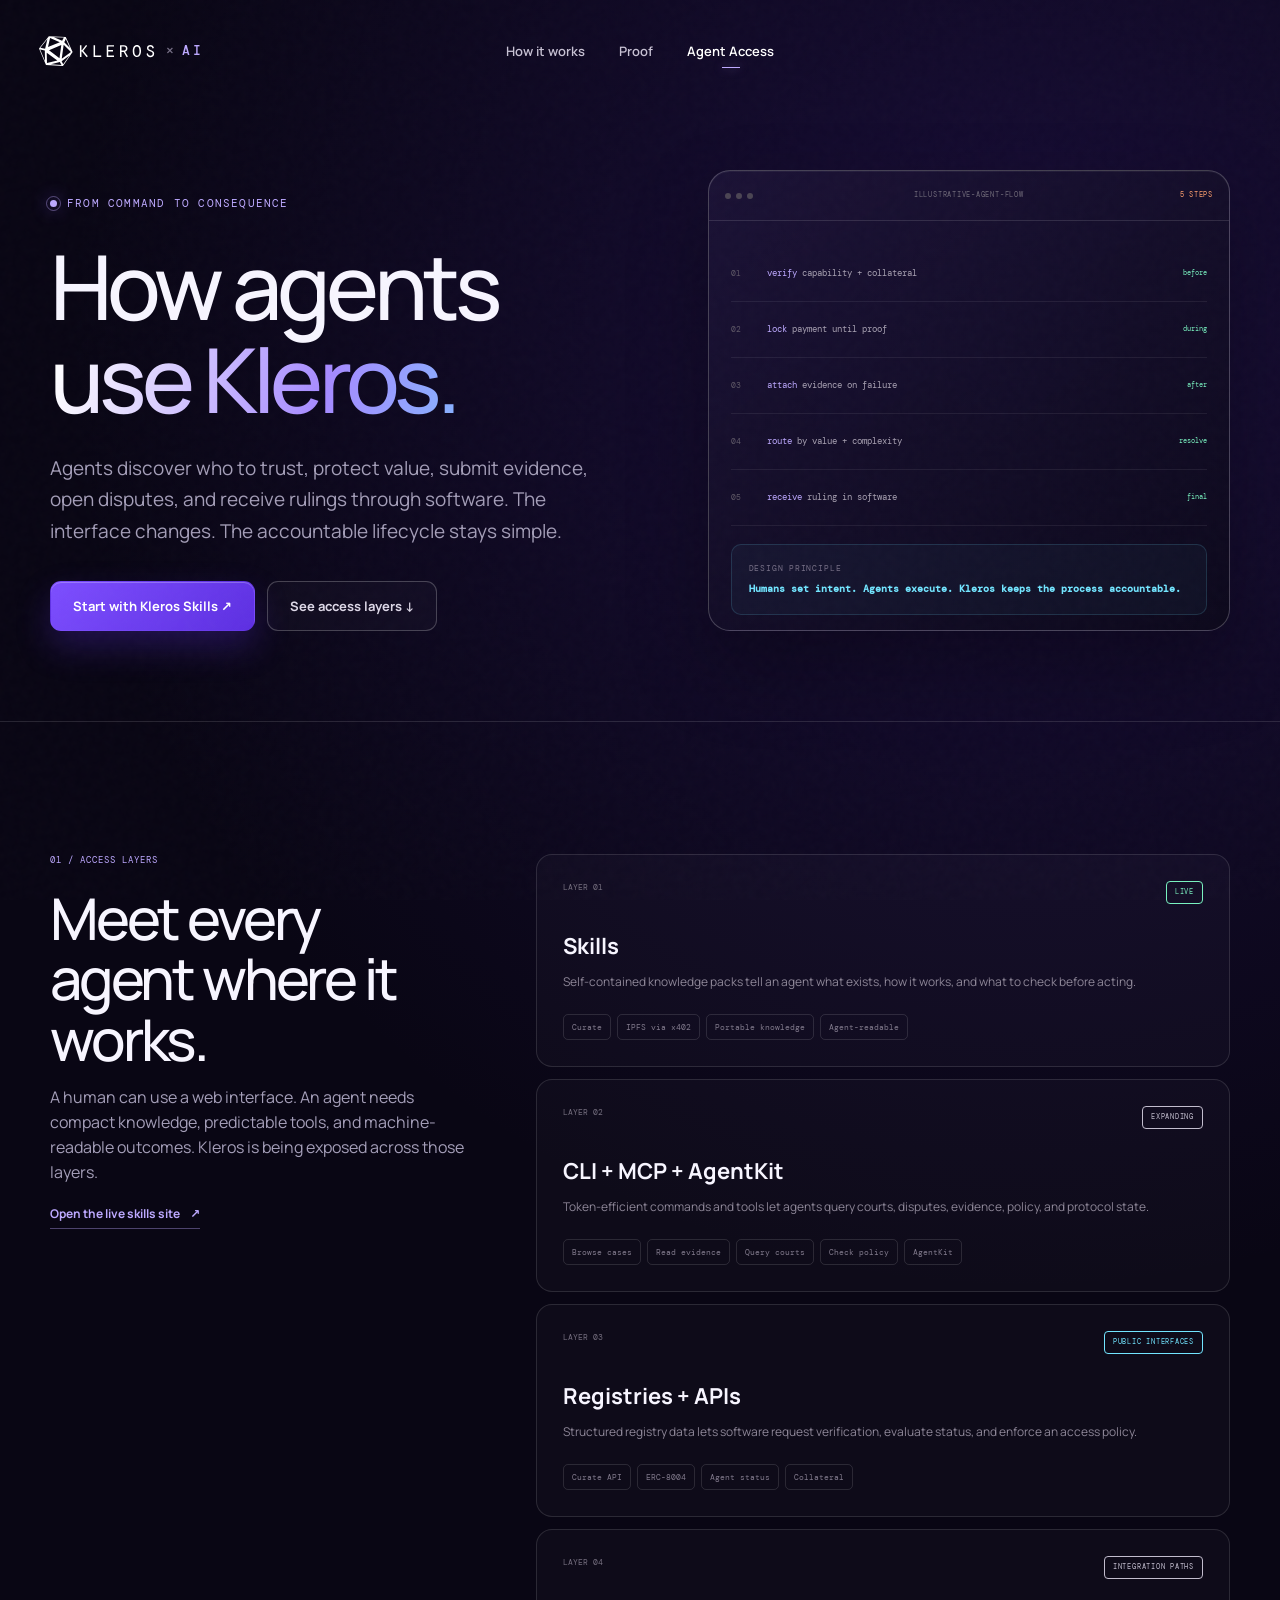
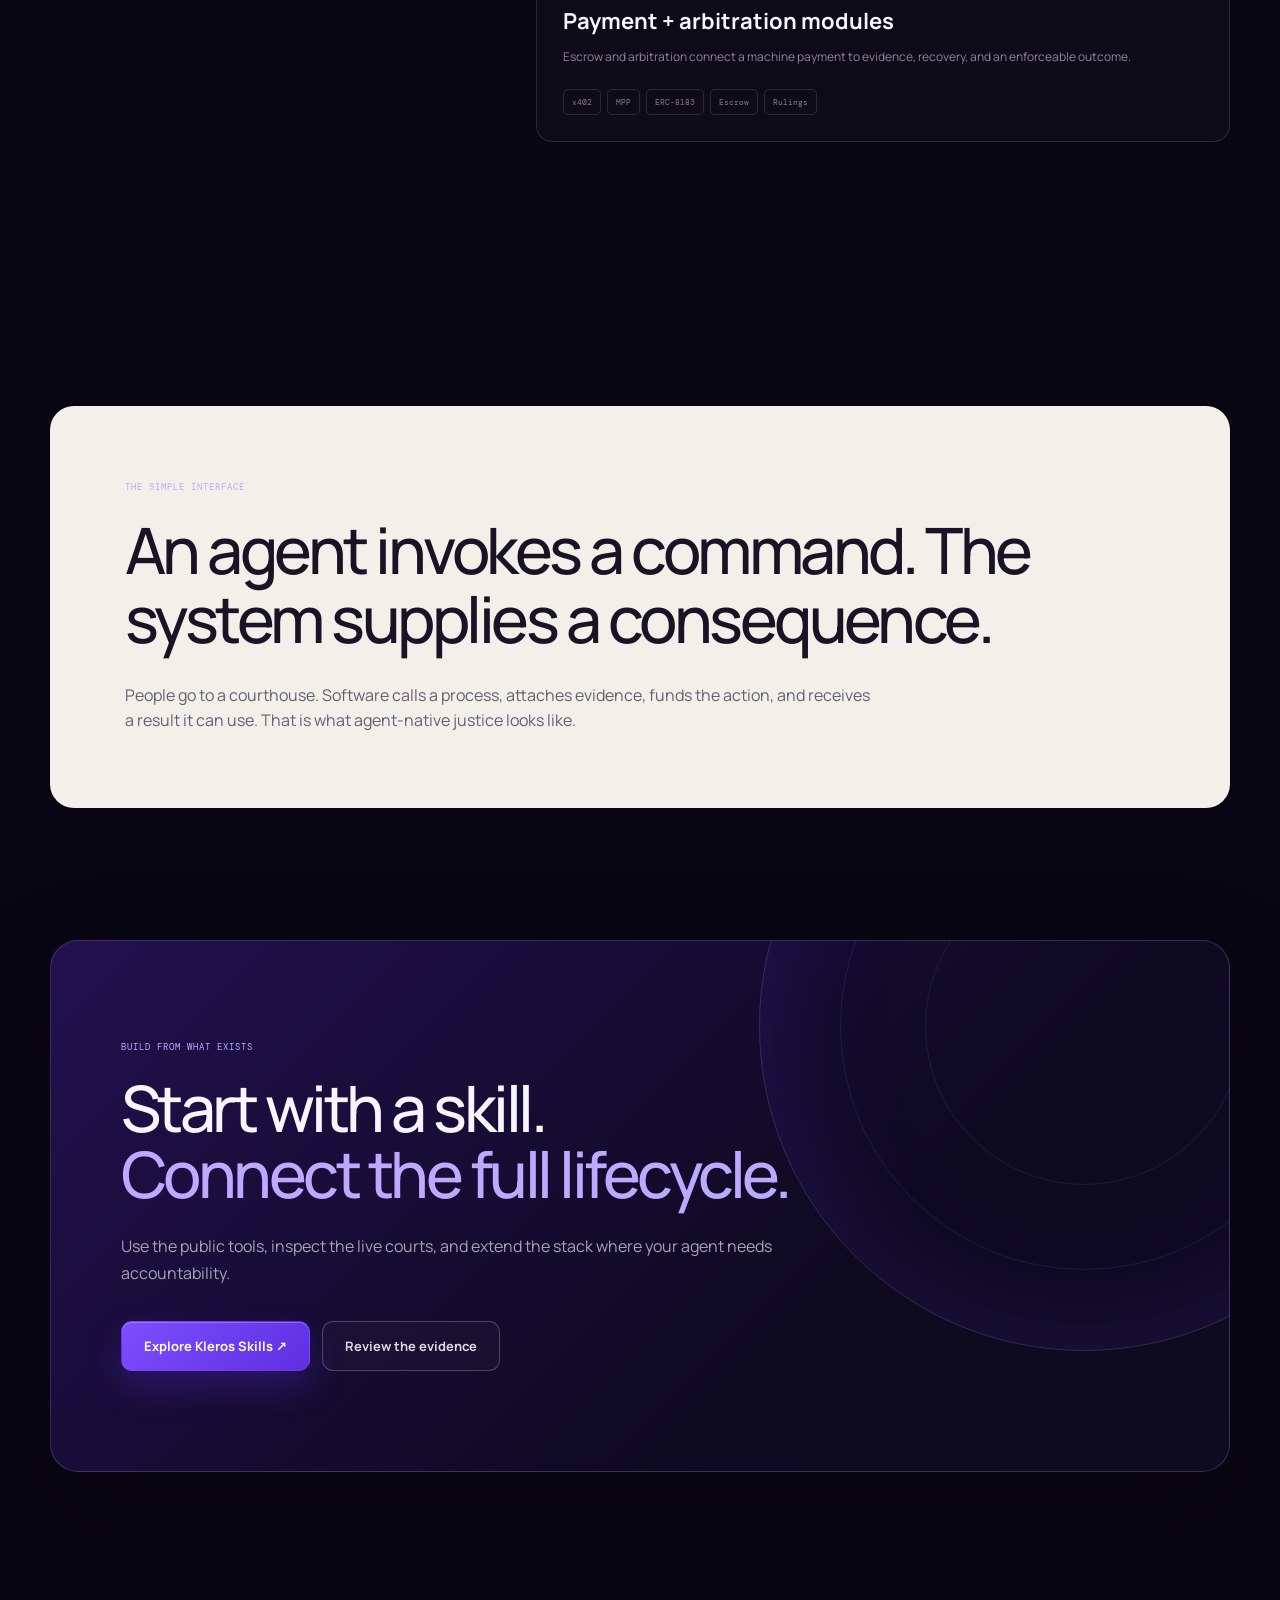
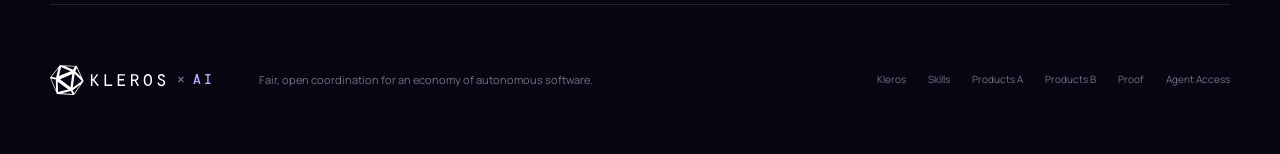
==== builders.html @ eab2f53d "Add agent product landing pages" ====
<!doctype html>
<html lang="en">
  <head>
    <meta charset="UTF-8" />
    <meta name="viewport" content="width=device-width, initial-scale=1" />
    <meta name="description" content="How AI agents use Kleros verification, payments, disputes, and rulings through agent-native access layers." />
    <meta name="theme-color" content="#120a2f" />
    <title>Agent Access — Kleros × AI</title>
    <link rel="icon" href="favicon.svg" type="image/svg+xml" />
    <link rel="preconnect" href="https://fonts.googleapis.com" />
    <link rel="preconnect" href="https://fonts.gstatic.com" crossorigin />
    <link href="https://fonts.googleapis.com/css2?family=DM+Mono:wght@300;400;500&family=Manrope:wght@400;500;600;700&display=swap" rel="stylesheet" />
    <link rel="stylesheet" href="styles.css" />
    <script src="app.js" defer></script>
  </head>
  <body data-page="agent-access">
    <a class="skip-link" href="#main">Skip to content</a>
    <div class="page-noise" aria-hidden="true"></div>

    <header class="site-header" data-header>
      <a class="brand" href="/" aria-label="Kleros AI home">
        <img class="brand-logo" src="logo-kleros-white.svg" alt="Kleros" />
        <span class="brand-divider">×</span><span class="brand-ai">AI</span>
      </a>
      <nav class="desktop-nav" aria-label="Primary navigation"><a href="index.html#lifecycle">How it works</a><a href="proof.html">Proof</a><a href="builders.html" aria-current="page">Agent Access</a></nav>
      <button class="menu-toggle" type="button" aria-expanded="false" aria-controls="mobile-menu" data-menu-toggle><span class="sr-only">Open navigation</span><span></span><span></span></button>
      <div class="mobile-menu" id="mobile-menu" data-mobile-menu><a href="index.html#lifecycle">How it works</a><a href="proof.html">Proof</a><a href="builders.html" aria-current="page">Agent Access</a></div>
    </header>

    <main id="main">
      <section class="page-hero shell">
        <div class="page-hero-copy reveal">
          <div class="eyebrow"><span class="eyebrow-dot"></span> From command to consequence</div>
          <h1>How agents<br /><span class="text-gradient">use Kleros.</span></h1>
          <p>
            Agents discover who to trust, protect value, submit evidence, open disputes, and receive
            rulings through software. The interface changes. The accountable lifecycle stays simple.
          </p>
          <div class="hero-actions">
            <a class="button button-primary" href="https://skills.kleros.io/" target="_blank" rel="noreferrer">Start with Kleros Skills ↗</a>
            <a class="button button-ghost" href="#stack">See access layers ↓</a>
          </div>
        </div>
        <div class="terminal-card reveal" data-delay="100">
          <div class="terminal-head"><div><span></span><span></span><span></span></div><span>illustrative-agent-flow</span><span>5 STEPS</span></div>
          <div class="terminal-body">
            <div class="terminal-line is-visible"><span>01</span><code><b>verify</b> capability + collateral</code><em>before</em></div>
            <div class="terminal-line is-visible"><span>02</span><code><b>lock</b> payment until proof</code><em>during</em></div>
            <div class="terminal-line is-visible"><span>03</span><code><b>attach</b> evidence on failure</code><em>after</em></div>
            <div class="terminal-line is-visible"><span>04</span><code><b>route</b> by value + complexity</code><em>resolve</em></div>
            <div class="terminal-line is-visible"><span>05</span><code><b>receive</b> ruling in software</code><em>final</em></div>
            <div class="terminal-output"><span>DESIGN PRINCIPLE</span><strong>Humans set intent. Agents execute. Kleros keeps the process accountable.</strong></div>
          </div>
        </div>
      </section>

      <section class="evidence-section section-pad" id="stack">
        <div class="shell builder-map">
          <div class="sticky-copy reveal">
            <span class="section-number">01 / ACCESS LAYERS</span>
            <h2>Meet every agent where it works.</h2>
            <p>
              A human can use a web interface. An agent needs compact knowledge, predictable tools,
              and machine-readable outcomes. Kleros is being exposed across those layers.
            </p>
            <a class="text-link" href="https://skills.kleros.io/" target="_blank" rel="noreferrer">Open the live skills site <span>↗</span></a>
          </div>
          <div class="builder-stack">
            <article class="stack-card reveal">
              <div class="stack-card-top"><span>LAYER 01</span><span class="evidence evidence-live">LIVE</span></div>
              <h3>Skills</h3>
              <p>Self-contained knowledge packs tell an agent what exists, how it works, and what to check before acting.</p>
              <ul><li>Curate</li><li>IPFS via x402</li><li>Portable knowledge</li><li>Agent-readable</li></ul>
            </article>
            <article class="stack-card reveal">
              <div class="stack-card-top"><span>LAYER 02</span><span class="evidence evidence-vision">EXPANDING</span></div>
              <h3>CLI + MCP + AgentKit</h3>
              <p>Token-efficient commands and tools let agents query courts, disputes, evidence, policy, and protocol state.</p>
              <ul><li>Browse cases</li><li>Read evidence</li><li>Query courts</li><li>Check policy</li><li>AgentKit</li></ul>
            </article>
            <article class="stack-card reveal">
              <div class="stack-card-top"><span>LAYER 03</span><span class="evidence evidence-public">PUBLIC INTERFACES</span></div>
              <h3>Registries + APIs</h3>
              <p>Structured registry data lets software request verification, evaluate status, and enforce an access policy.</p>
              <ul><li>Curate API</li><li>ERC-8004</li><li>Agent status</li><li>Collateral</li></ul>
            </article>
            <article class="stack-card reveal">
              <div class="stack-card-top"><span>LAYER 04</span><span class="evidence evidence-vision">INTEGRATION PATHS</span></div>
              <h3>Payment + arbitration modules</h3>
              <p>Escrow and arbitration connect a machine payment to evidence, recovery, and an enforceable outcome.</p>
              <ul><li>x402</li><li>MPP</li><li>ERC-8183</li><li>Escrow</li><li>Rulings</li></ul>
            </article>
          </div>
        </div>
      </section>

      <section class="shell section-pad">
        <div class="quote-panel reveal">
          <span class="section-number">THE SIMPLE INTERFACE</span>
          <blockquote>An agent invokes a command. The system supplies a consequence.</blockquote>
          <p>
            People go to a courthouse. Software calls a process, attaches evidence, funds the action,
            and receives a result it can use. That is what agent-native justice looks like.
          </p>
        </div>
      </section>

      <section class="closing shell section-pad">
        <div class="closing-panel reveal">
          <div class="closing-orb" aria-hidden="true"></div>
          <span class="section-number">BUILD FROM WHAT EXISTS</span>
          <h2>Start with a skill.<br /><span>Connect the full lifecycle.</span></h2>
          <p>Use the public tools, inspect the live courts, and extend the stack where your agent needs accountability.</p>
          <div class="hero-actions">
            <a class="button button-primary" href="https://skills.kleros.io/" target="_blank" rel="noreferrer">Explore Kleros Skills ↗</a>
            <a class="button button-ghost" href="proof.html">Review the evidence</a>
          </div>
        </div>
      </section>
    </main>

    <footer class="site-footer shell">
      <a class="brand footer-brand" href="/" aria-label="Kleros AI home">
        <img class="brand-logo" src="logo-kleros-white.svg" alt="Kleros" />
        <span class="brand-divider">×</span><span class="brand-ai">AI</span>
      </a>
      <p>Fair, open coordination for an economy of autonomous software.</p>
      <div class="footer-links"><a href="https://kleros.io/" target="_blank" rel="noreferrer">Kleros</a><a href="https://skills.kleros.io/" target="_blank" rel="noreferrer">Skills</a><a href="products.html">Products A</a><a href="products-b.html">Products B</a><a href="proof.html">Proof</a><a href="builders.html">Agent Access</a></div>
    </footer>
  </body>
</html>
---- styles.css ----
:root {
  --ink: #f7f5ff;
  --muted: #a49eb8;
  --muted-2: #777087;
  --night: #090614;
  --night-2: #100a24;
  --panel: rgba(22, 14, 47, 0.78);
  --panel-solid: #15102a;
  --line: rgba(255, 255, 255, 0.12);
  --line-strong: rgba(255, 255, 255, 0.22);
  --purple: #865bff;
  --purple-bright: #bda9ff;
  --violet: #5a22dc;
  --cyan: #72e5ff;
  --mint: #79f2c0;
  --orange: #ff9f6e;
  --rose: #ff789a;
  --cream: #f3f0e9;
  --cream-ink: #191325;
  --mono: "DM Mono", ui-monospace, SFMono-Regular, Menlo, Consolas, monospace;
  --sans: "Manrope", Inter, ui-sans-serif, system-ui, -apple-system, sans-serif;
  --shell: min(1180px, calc(100vw - 48px));
  --radius: 22px;
}

* {
  box-sizing: border-box;
}

html {
  scroll-behavior: smooth;
  scroll-padding-top: 96px;
}

body {
  margin: 0;
  min-width: 320px;
  overflow-x: hidden;
  background:
    radial-gradient(circle at 80% 10%, rgba(67, 34, 158, 0.25), transparent 30%),
    var(--night);
  color: var(--ink);
  font-family: var(--sans);
  line-height: 1.55;
  -webkit-font-smoothing: antialiased;
}

.page-noise {
  position: fixed;
  inset: 0;
  z-index: 30;
  pointer-events: none;
  opacity: 0.025;
  background-image: url("data:image/svg+xml,%3Csvg viewBox='0 0 140 140' xmlns='http://www.w3.org/2000/svg'%3E%3Cfilter id='n'%3E%3CfeTurbulence type='fractalNoise' baseFrequency='.82' numOctaves='4' stitchTiles='stitch'/%3E%3C/filter%3E%3Crect width='100%25' height='100%25' filter='url(%23n)' opacity='.8'/%3E%3C/svg%3E");
}

a {
  color: inherit;
  text-decoration: none;
}

button,
input,
select,
textarea {
  font: inherit;
}

button,
a {
  -webkit-tap-highlight-color: transparent;
}

button {
  color: inherit;
}

img,
svg {
  display: block;
  max-width: 100%;
}

::selection {
  background: var(--purple);
  color: white;
}

:focus-visible {
  outline: 2px solid var(--cyan);
  outline-offset: 4px;
}

.sr-only {
  position: absolute;
  width: 1px;
  height: 1px;
  padding: 0;
  overflow: hidden;
  clip: rect(0, 0, 0, 0);
  white-space: nowrap;
  border: 0;
}

.skip-link {
  position: fixed;
  top: 10px;
  left: 10px;
  z-index: 100;
  padding: 10px 14px;
  transform: translateY(-150%);
  border-radius: 8px;
  background: white;
  color: #111;
  font-weight: 700;
}

.skip-link:focus {
  transform: none;
}

.shell {
  width: var(--shell);
  margin-inline: auto;
}

.section-pad {
  padding-block: 132px;
}

.site-header {
  position: fixed;
  top: 0;
  left: 50%;
  z-index: 40;
  display: grid;
  grid-template-columns: 1fr auto 1fr;
  align-items: center;
  width: min(1240px, calc(100vw - 32px));
  height: 70px;
  margin-top: 16px;
  padding: 0 18px;
  transform: translateX(-50%);
  border: 1px solid transparent;
  border-radius: 16px;
  transition: 250ms ease;
}

.site-header.is-scrolled {
  border-color: var(--line);
  background: rgba(11, 7, 25, 0.8);
  box-shadow: 0 14px 40px rgba(0, 0, 0, 0.28);
  backdrop-filter: blur(20px);
}

.brand {
  display: inline-flex;
  align-items: center;
  justify-self: start;
  gap: 9px;
  width: max-content;
  font-family: var(--mono);
  font-size: 13px;
  font-weight: 500;
  letter-spacing: 0.22em;
}

.brand-logo { width: 116px; height: auto; }

.brand-divider {
  margin-inline: 2px -4px;
  color: var(--muted-2);
}

.brand-ai {
  color: var(--purple-bright);
}

.desktop-nav {
  display: flex;
  align-items: center;
  gap: 34px;
  color: #c7c1d3;
  font-size: 13px;
  font-weight: 600;
}

.desktop-nav a,
.footer-links a {
  transition: color 180ms ease;
}

.desktop-nav a:hover,
.footer-links a:hover {
  color: white;
}

.menu-toggle,
.mobile-menu {
  display: none;
}

.hero {
  position: relative;
  display: grid;
  overflow: clip;
  grid-template-columns: minmax(0, 1.02fr) minmax(420px, 0.98fr);
  gap: 60px;
  align-items: center;
  min-height: 860px;
  padding-top: 125px;
  padding-bottom: 80px;
}

.hero::before {
  position: absolute;
  top: -190px;
  right: -260px;
  z-index: -1;
  width: 740px;
  height: 740px;
  content: "";
  border-radius: 50%;
  background: radial-gradient(circle at center, rgba(93, 50, 222, 0.3), rgba(26, 13, 71, 0.08) 50%, transparent 70%);
  filter: blur(8px);
}

.eyebrow,
.section-number,
.chapter-kicker,
.card-topline,
.terminal-head,
.evidence {
  font-family: var(--mono);
  letter-spacing: 0.11em;
  text-transform: uppercase;
}

.eyebrow {
  display: flex;
  align-items: center;
  gap: 10px;
  margin-bottom: 28px;
  color: var(--purple-bright);
  font-size: 11px;
}

.eyebrow-dot {
  position: relative;
  width: 7px;
  height: 7px;
  border-radius: 50%;
  background: var(--purple-bright);
  box-shadow: 0 0 18px var(--purple);
}

.eyebrow-dot::after {
  position: absolute;
  inset: -4px;
  content: "";
  border: 1px solid rgba(189, 169, 255, 0.4);
  border-radius: 50%;
  animation: pulse 2.4s ease-in-out infinite;
}

@keyframes pulse {
  50% { transform: scale(1.5); opacity: 0; }
}

.hero h1 {
  max-width: 720px;
  margin: 0;
  font-size: clamp(58px, 6.7vw, 98px);
  font-weight: 500;
  letter-spacing: -0.067em;
  line-height: 0.94;
}

.text-gradient {
  display: block;
  color: transparent;
  background: linear-gradient(105deg, #fff 2%, #a68aff 48%, #65dfff 98%);
  -webkit-background-clip: text;
  background-clip: text;
}

.hero-lead {
  max-width: 640px;
  margin: 30px 0 0;
  color: #b6afc4;
  font-size: clamp(17px, 1.6vw, 21px);
  line-height: 1.6;
}

.hero-actions {
  display: flex;
  flex-wrap: wrap;
  gap: 12px;
  margin-top: 34px;
}

.button {
  display: inline-flex;
  align-items: center;
  justify-content: center;
  gap: 14px;
  min-height: 50px;
  padding: 0 22px;
  border: 1px solid transparent;
  border-radius: 11px;
  font-size: 13px;
  font-weight: 700;
  transition: transform 180ms ease, border-color 180ms ease, background 180ms ease;
}

.button:hover {
  transform: translateY(-2px);
}

.button-primary {
  background: linear-gradient(135deg, #7d4eff, #5d2fe1);
  box-shadow: 0 16px 34px rgba(93, 47, 225, 0.28), inset 0 1px rgba(255, 255, 255, 0.24);
  color: white;
}

.button-primary:hover {
  background: linear-gradient(135deg, #9169ff, #6f40ed);
}

.button-ghost {
  border-color: var(--line-strong);
  background: rgba(255, 255, 255, 0.025);
  color: #ddd8e7;
}

.button-ghost:hover {
  border-color: rgba(255, 255, 255, 0.42);
  background: rgba(255, 255, 255, 0.06);
}

.button-light {
  border-color: rgba(25, 19, 37, 0.15);
  background: var(--cream-ink);
  color: white;
}

.hero-proofline {
  display: flex;
  flex-wrap: wrap;
  gap: 22px;
  margin-top: 38px;
  color: #847e91;
  font-family: var(--mono);
  font-size: 10px;
  letter-spacing: 0.02em;
  text-transform: uppercase;
}

.hero-proofline span {
  display: flex;
  align-items: center;
  gap: 8px;
}

.hero-proofline i {
  width: 5px;
  height: 5px;
  border-radius: 50%;
  background: var(--mint);
  box-shadow: 0 0 10px rgba(121, 242, 192, 0.7);
}

.hero-visual {
  position: relative;
  min-height: 590px;
}

.orbit {
  position: absolute;
  border: 1px solid rgba(148, 110, 255, 0.12);
  border-radius: 50%;
}

.orbit::after {
  position: absolute;
  top: 50%;
  left: -4px;
  width: 8px;
  height: 8px;
  content: "";
  border-radius: 50%;
  background: var(--cyan);
  box-shadow: 0 0 18px var(--cyan);
}

.orbit-one {
  inset: 22px -70px 26px 20px;
  animation: spin 20s linear infinite;
}

.orbit-two {
  inset: 90px -5px 90px 80px;
  animation: spin 13s linear infinite reverse;
}

@keyframes spin { to { transform: rotate(360deg); } }

.agent-console {
  position: absolute;
  top: 60px;
  left: 34px;
  z-index: 2;
  width: min(100%, 500px);
  overflow: hidden;
  border: 1px solid rgba(184, 160, 255, 0.28);
  border-radius: 20px;
  background: linear-gradient(155deg, rgba(29, 19, 60, 0.97), rgba(11, 8, 25, 0.98));
  box-shadow: 0 40px 100px rgba(0, 0, 0, 0.48), inset 0 1px rgba(255, 255, 255, 0.08);
  backdrop-filter: blur(24px);
}

.console-head,
.console-scenario,
.console-flow li {
  display: flex;
  align-items: center;
}

.console-head {
  justify-content: space-between;
  min-height: 48px;
  padding: 0 16px;
  border-bottom: 1px solid var(--line);
  color: #777083;
  font-family: var(--mono);
  font-size: 8px;
  letter-spacing: 0.08em;
}

.window-dot {
  display: inline-block;
  width: 6px;
  height: 6px;
  margin-right: 5px;
  border-radius: 50%;
  background: #554d61;
}

.console-live {
  display: flex;
  align-items: center;
  gap: 6px;
  color: var(--mint);
}

.console-live i {
  width: 5px;
  height: 5px;
  border-radius: 50%;
  background: currentColor;
}

.console-scenario {
  gap: 14px;
  padding: 24px 20px;
  border-bottom: 1px solid var(--line);
  background: linear-gradient(90deg, rgba(127, 77, 255, 0.11), transparent);
}

.agent-glyph,
.agent-avatar {
  position: relative;
  flex: 0 0 auto;
  width: 42px;
  height: 42px;
  border: 1px solid rgba(114, 229, 255, 0.4);
  border-radius: 12px;
  background: rgba(114, 229, 255, 0.08);
}

.agent-glyph::before,
.agent-avatar::before {
  position: absolute;
  top: 13px;
  left: 9px;
  width: 22px;
  height: 14px;
  content: "";
  border: 1px solid var(--cyan);
  border-radius: 5px;
}

.agent-glyph span,
.agent-avatar > span {
  position: absolute;
  top: 18px;
  z-index: 1;
  width: 3px;
  height: 3px;
  border-radius: 50%;
  background: var(--cyan);
}

.agent-glyph span:first-child,
.agent-avatar > span:first-child { left: 16px; }
.agent-glyph span:last-child,
.agent-avatar > span:last-child { left: 23px; }

.console-scenario small,
.agent-result small,
.match-score small,
.triage-route small,
.terminal-output span,
.case-summary small,
.vault-state {
  display: block;
  color: var(--muted-2);
  font-family: var(--mono);
  font-size: 8px;
  letter-spacing: 0.1em;
  text-transform: uppercase;
}

.console-scenario strong {
  display: block;
  margin-top: 4px;
  font-size: 13px;
}

.scenario-value {
  margin-left: auto;
  color: var(--cyan);
  font-family: var(--mono);
  font-size: 15px;
}

.scenario-value small {
  display: inline;
  color: #777083;
}

.console-flow {
  margin: 0;
  padding: 8px 20px;
  list-style: none;
}

.console-flow li {
  position: relative;
  gap: 14px;
  min-height: 72px;
  border-bottom: 1px solid rgba(255, 255, 255, 0.07);
  opacity: 0.42;
  transition: 280ms ease;
}

.console-flow li:last-child { border-bottom: 0; }

.console-flow li::before {
  position: absolute;
  bottom: -16px;
  left: 15px;
  width: 1px;
  height: 30px;
  content: "";
  background: var(--line);
}

.console-flow li:last-child::before { display: none; }

.console-flow li.is-complete,
.console-flow li.is-alert,
.console-flow li.is-active { opacity: 1; }

.flow-index {
  display: grid;
  z-index: 1;
  width: 30px;
  height: 30px;
  place-items: center;
  border: 1px solid var(--line-strong);
  border-radius: 50%;
  background: var(--panel-solid);
  color: #9b94aa;
  font-family: var(--mono);
  font-size: 8px;
}

.is-complete .flow-index { border-color: rgba(121, 242, 192, 0.45); color: var(--mint); }
.is-alert .flow-index { border-color: rgba(255, 120, 154, 0.55); color: var(--rose); }
.is-active .flow-index { border-color: rgba(114, 229, 255, 0.65); color: var(--cyan); box-shadow: 0 0 20px rgba(114, 229, 255, 0.18); }

.console-flow strong,
.console-flow small { display: block; }
.console-flow strong { font-size: 12px; }
.console-flow small { margin-top: 3px; color: var(--muted-2); font-size: 9px; }

.flow-state {
  margin-left: auto;
  padding: 4px 7px;
  border: 1px solid var(--line);
  border-radius: 5px;
  color: #706879;
  font-family: var(--mono);
  font-size: 7px;
  letter-spacing: 0.08em;
}

.is-complete .flow-state { border-color: rgba(121, 242, 192, 0.25); color: var(--mint); }
.is-alert .flow-state { border-color: rgba(255, 120, 154, 0.25); color: var(--rose); }
.is-active .flow-state { border-color: rgba(114, 229, 255, 0.32); color: var(--cyan); }

.console-run,
.terminal-run {
  display: flex;
  align-items: center;
  justify-content: center;
  gap: 10px;
  width: calc(100% - 40px);
  min-height: 44px;
  margin: 8px 20px 20px;
  border: 1px solid rgba(134, 91, 255, 0.4);
  border-radius: 9px;
  background: rgba(134, 91, 255, 0.12);
  color: #d8cbff;
  font-family: var(--mono);
  font-size: 9px;
  letter-spacing: 0.05em;
  text-transform: uppercase;
  cursor: pointer;
  transition: 180ms ease;
}

.console-run:hover,
.terminal-run:hover { background: rgba(134, 91, 255, 0.22); }
.console-run:disabled { cursor: wait; opacity: 0.7; }

.floating-proof {
  position: absolute;
  z-index: 3;
  padding: 11px 13px;
  border: 1px solid var(--line);
  border-radius: 9px;
  background: rgba(13, 9, 29, 0.9);
  box-shadow: 0 16px 38px rgba(0, 0, 0, 0.35);
  color: #a29aaf;
  font-family: var(--mono);
  font-size: 8px;
  letter-spacing: 0.04em;
  backdrop-filter: blur(12px);
}

.floating-proof span { margin-right: 8px; color: var(--mint); }
.proof-a { top: 20px; right: -20px; animation: float 5s ease-in-out infinite; }
.proof-b { right: -8px; bottom: 55px; animation: float 5s 1.4s ease-in-out infinite; }
@keyframes float { 50% { transform: translateY(-8px); } }

.signal-band {
  overflow: hidden;
  contain: paint;
  border-block: 1px solid var(--line);
  background: #0f0922;
}

.signal-track {
  display: flex;
  width: max-content;
  padding: 16px 0;
  animation: marquee 30s linear infinite;
  color: #736b82;
  font-family: var(--mono);
  font-size: 10px;
  letter-spacing: 0.16em;
}

.signal-track span { padding-inline: 38px; }
.signal-track i { color: var(--purple); font-style: normal; }
@keyframes marquee { to { transform: translateX(-50%); } }

.section-intro { max-width: 720px; }
.section-intro-wide { max-width: 860px; }

.section-number {
  display: block;
  margin-bottom: 20px;
  color: var(--purple-bright);
  font-size: 9px;
}

.section-intro h2,
.closing h2,
.page-hero h1 {
  margin: 0;
  font-size: clamp(42px, 5vw, 72px);
  font-weight: 500;
  letter-spacing: -0.055em;
  line-height: 1.03;
}

.section-intro > p {
  max-width: 690px;
  margin: 24px 0 0;
  color: var(--muted);
  font-size: 18px;
  line-height: 1.7;
}

.problem { position: relative; }

.multiplier {
  display: grid;
  grid-template-columns: 1fr 60px 1fr 60px 1.1fr;
  gap: 12px;
  align-items: center;
  margin-top: 70px;
  padding: 28px;
  border: 1px solid var(--line);
  border-radius: var(--radius);
  background: linear-gradient(140deg, rgba(255, 255, 255, 0.04), rgba(134, 91, 255, 0.04));
}

.multiplier-node {
  min-height: 170px;
  padding: 25px;
  border: 1px solid var(--line);
  border-radius: 16px;
  background: rgba(255, 255, 255, 0.025);
}

.multiplier-node strong,
.multiplier-node small { display: block; }
.multiplier-node strong { margin-top: 24px; font-size: 17px; }
.multiplier-node small { margin-top: 4px; color: var(--muted-2); font-size: 11px; }

.node-icon {
  display: grid;
  width: 50px;
  height: 50px;
  place-items: center;
  border: 1px solid var(--line-strong);
  border-radius: 50%;
  color: var(--purple-bright);
  font-family: var(--mono);
  font-size: 18px;
}

.node-agent .node-icon { border-color: rgba(114, 229, 255, 0.35); color: var(--cyan); }

.multiplier-arrow {
  color: #544d60;
  text-align: center;
}

.multiplier-outcomes {
  display: grid;
  grid-template-columns: 1fr 1fr;
  gap: 10px;
}

.multiplier-outcomes span {
  display: grid;
  min-height: 76px;
  place-items: center;
  border: 1px solid var(--line);
  border-radius: 12px;
  background: rgba(134, 91, 255, 0.06);
  color: #c2bacd;
  font-family: var(--mono);
  font-size: 10px;
  text-transform: uppercase;
}

.multiplier-outcomes span:nth-child(3),
.multiplier-outcomes span:nth-child(4) {
  background: rgba(255, 120, 154, 0.045);
}

.plain-truth {
  display: grid;
  grid-template-columns: 160px 1fr;
  gap: 36px;
  align-items: start;
  margin-top: 50px;
  padding: 42px 0 0;
  border-top: 1px solid var(--line);
}

.plain-truth > span {
  color: var(--muted-2);
  font-family: var(--mono);
  font-size: 9px;
  letter-spacing: 0.1em;
}

.plain-truth p {
  max-width: 850px;
  margin: 0;
  font-size: clamp(24px, 3vw, 38px);
  font-weight: 500;
  letter-spacing: -0.035em;
  line-height: 1.3;
}

.plain-truth strong { color: var(--purple-bright); font-weight: 500; }

.lifecycle {
  border-top: 1px solid var(--line);
  background:
    radial-gradient(circle at 0 24%, rgba(77, 32, 185, 0.18), transparent 26%),
    radial-gradient(circle at 100% 65%, rgba(33, 120, 153, 0.12), transparent 26%),
    #0d091b;
}

.lifecycle-nav {
  position: sticky;
  top: 98px;
  z-index: 20;
  display: grid;
  grid-template-columns: repeat(4, 1fr);
  margin-top: 62px;
  overflow: hidden;
  border: 1px solid var(--line);
  border-radius: 14px;
  background: rgba(14, 9, 30, 0.88);
  backdrop-filter: blur(18px);
}

.lifecycle-nav a {
  display: flex;
  align-items: center;
  justify-content: center;
  gap: 10px;
  min-height: 58px;
  border-right: 1px solid var(--line);
  color: #85808f;
  font-size: 12px;
  font-weight: 700;
  transition: 180ms ease;
}

.lifecycle-nav a:last-child { border-right: 0; }
.lifecycle-nav a span { font-family: var(--mono); font-size: 8px; }
.lifecycle-nav a:hover { color: white; }
.lifecycle-nav a.is-active { background: rgba(134, 91, 255, 0.14); color: white; box-shadow: inset 0 -2px var(--purple); }

.chapter {
  display: grid;
  grid-template-columns: minmax(0, 0.9fr) minmax(480px, 1.1fr);
  gap: 80px;
  align-items: center;
  min-height: 760px;
  padding-block: 115px;
  border-bottom: 1px solid var(--line);
}

.chapter-resolve { padding-bottom: 85px; border-bottom: 0; }
.chapter-connect { border-bottom: 0; }

.chapter-kicker {
  display: flex;
  align-items: center;
  gap: 10px;
  color: var(--purple-bright);
  font-size: 9px;
}

.chapter-kicker i {
  width: 18px;
  height: 1px;
  background: currentColor;
}

.chapter-copy h3,
.human-layer h3 {
  margin: 22px 0 0;
  font-size: clamp(38px, 4.5vw, 62px);
  font-weight: 500;
  letter-spacing: -0.055em;
  line-height: 1.04;
}

.chapter-copy > p {
  margin: 25px 0 0;
  color: var(--muted);
  font-size: 17px;
  line-height: 1.7;
}

.discovery-path {
  display: flex;
  align-items: center;
  gap: 10px;
  margin-top: 24px;
  color: #aaa3b6;
  font-family: var(--mono);
  font-size: 9px;
  text-transform: uppercase;
}

.discovery-path span {
  padding: 8px 10px;
  border: 1px solid var(--line);
  border-radius: 7px;
  background: rgba(255, 255, 255, 0.025);
}

.discovery-path b { margin-right: 4px; color: var(--cyan); font-weight: 400; }
.discovery-path i { color: var(--muted-2); font-style: normal; }

.feature-list {
  margin: 30px 0;
  padding: 0;
  list-style: none;
}

.feature-list li {
  display: grid;
  grid-template-columns: 34px 1fr;
  gap: 8px;
  padding: 14px 0;
  border-bottom: 1px solid rgba(255, 255, 255, 0.08);
  color: #c7c0d0;
  font-size: 13px;
}

.feature-list li span { color: var(--muted-2); font-family: var(--mono); font-size: 9px; }

.text-link {
  display: inline-flex;
  align-items: center;
  gap: 10px;
  padding-bottom: 4px;
  border-bottom: 1px solid rgba(189, 169, 255, 0.38);
  color: var(--purple-bright);
  font-size: 12px;
  font-weight: 700;
}

.text-link span { transition: transform 180ms ease; }
.text-link:hover span { transform: translate(3px, -2px); }

.interactive-card,
.terminal-card {
  overflow: hidden;
  border: 1px solid var(--line-strong);
  border-radius: var(--radius);
  background: linear-gradient(145deg, rgba(28, 19, 54, 0.95), rgba(13, 9, 28, 0.98));
  box-shadow: 0 36px 80px rgba(0, 0, 0, 0.28), inset 0 1px rgba(255, 255, 255, 0.05);
}

.card-topline {
  display: flex;
  align-items: center;
  justify-content: space-between;
  min-height: 52px;
  padding: 0 20px;
  border-bottom: 1px solid var(--line);
  color: #8c8498;
  font-size: 8px;
}

.interaction-note {
  display: flex;
  align-items: center;
  justify-content: space-between;
  gap: 12px;
  min-height: 38px;
  padding: 0 20px;
  border-bottom: 1px solid rgba(114, 229, 255, 0.1);
  background: rgba(114, 229, 255, 0.035);
  font-family: var(--mono);
  font-size: 8px;
}

.interaction-note span {
  display: inline-flex;
  align-items: center;
  gap: 7px;
  color: var(--cyan);
  letter-spacing: 0.07em;
}

.interaction-note i {
  width: 5px;
  height: 5px;
  border-radius: 50%;
  background: var(--cyan);
  box-shadow: 0 0 12px var(--cyan);
  animation: pulse 2.4s ease-in-out infinite;
}

.interaction-note em { color: #7f788b; font-style: normal; }

.evidence {
  display: inline-flex;
  align-items: center;
  width: max-content;
  min-height: 23px;
  padding: 0 8px;
  border: 1px solid currentColor;
  border-radius: 4px;
  font-size: 7px;
}

.evidence-live { color: var(--mint); }
.evidence-public { color: var(--cyan); }
.evidence-tested { color: var(--purple-bright); }
.evidence-prototype { color: #ffbc84; }
.evidence-research { color: #ff97b2; }
.evidence-vision { color: #c2bdce; }

.card-prompt {
  margin: 0;
  padding: 25px 24px 8px;
  font-size: 19px;
  font-weight: 600;
}

.policy-options {
  display: flex;
  flex-wrap: wrap;
  gap: 8px;
  padding: 14px 24px 22px;
}

.policy-chip {
  display: inline-flex;
  align-items: center;
  gap: 8px;
  min-height: 38px;
  padding: 0 12px;
  border: 1px solid var(--line);
  border-radius: 8px;
  background: rgba(255, 255, 255, 0.025);
  color: #8d8698;
  font-size: 10px;
  cursor: pointer;
  transition: 160ms ease;
}

.policy-chip:hover { border-color: rgba(114, 229, 255, 0.35); color: white; }
.policy-chip.is-selected { border-color: rgba(114, 229, 255, 0.3); background: rgba(114, 229, 255, 0.08); color: var(--cyan); }
.policy-chip span { font-family: var(--mono); }

.policy-line {
  height: 1px;
  margin-inline: 24px;
  background: var(--line);
}

.agent-result {
  display: grid;
  grid-template-columns: auto 1fr auto;
  gap: 15px;
  align-items: center;
  margin: 24px;
  padding: 18px;
  border: 1px solid rgba(121, 242, 192, 0.22);
  border-radius: 13px;
  background: rgba(121, 242, 192, 0.045);
}

.agent-result strong { display: block; margin-top: 4px; font-family: var(--mono); font-size: 12px; }
.agent-avatar { width: 46px; height: 46px; }
.agent-avatar::before { top: 14px; left: 10px; width: 24px; height: 16px; }
.agent-avatar > span { top: 20px; }
.agent-avatar > span:first-child { left: 17px; }
.agent-avatar > span:last-child { left: 24px; }

.agent-tags { display: flex; flex-wrap: wrap; gap: 4px; margin-top: 8px; }
.agent-tags span { padding: 3px 5px; border-radius: 4px; background: rgba(255,255,255,.06); color: #8a8494; font-size: 7px; }

.match-score { text-align: right; }
.match-score strong { color: var(--mint); font-size: 27px; letter-spacing: -0.06em; }

.permission-row {
  display: flex;
  justify-content: space-between;
  margin: 0 24px 24px;
  padding-top: 18px;
  border-top: 1px solid var(--line);
  color: #888190;
  font-family: var(--mono);
  font-size: 9px;
  text-transform: uppercase;
}

.permission-row strong { color: var(--mint); }

.mini-cards {
  display: grid;
  grid-template-columns: repeat(3, 1fr);
  gap: 8px;
  margin-top: 28px;
}

.mini-cards div {
  min-height: 118px;
  padding: 15px;
  border: 1px solid var(--line);
  border-radius: 11px;
  background: rgba(255, 255, 255, 0.02);
}

.mini-cards strong,
.mini-cards span { display: block; }
.mini-cards strong { font-size: 11px; }
.mini-cards span { margin-top: 8px; color: var(--muted-2); font-size: 9px; line-height: 1.5; }

.tech-details { margin-top: 22px; border-top: 1px solid var(--line); }
.tech-details summary { display: flex; justify-content: space-between; padding: 18px 0; color: #a9a2b3; font-family: var(--mono); font-size: 9px; cursor: pointer; list-style: none; }
.tech-details summary::-webkit-details-marker { display: none; }
.tech-details[open] summary span { transform: rotate(45deg); }
.integration-tags { display: flex; flex-wrap: wrap; gap: 7px; padding-bottom: 14px; }
.integration-tags span { padding: 6px 9px; border: 1px solid var(--line); border-radius: 5px; color: #827c8d; font-family: var(--mono); font-size: 8px; }

.observed-callout {
  margin-top: 16px;
  padding: 15px;
  border: 1px solid rgba(255, 159, 110, 0.2);
  border-radius: 10px;
  background: rgba(255, 159, 110, 0.045);
}
.observed-callout span { color: var(--orange); font-family: var(--mono); font-size: 7px; letter-spacing: .08em; }
.observed-callout p { margin: 7px 0 0; color: #9b929f; font-size: 10px; line-height: 1.6; }
.supporting-note { padding-left: 14px; border-left: 1px solid var(--purple); color: #91899c !important; font-size: 12px !important; }

.escrow-stage {
  display: grid;
  grid-template-columns: 1fr 1.6fr 1fr;
  align-items: center;
  padding: 45px 24px 30px;
}

.party { text-align: center; }
.party-icon {
  display: grid;
  width: 54px;
  height: 54px;
  margin: 0 auto 10px;
  place-items: center;
  border: 1px solid var(--line-strong);
  border-radius: 14px;
  background: rgba(255, 255, 255, 0.035);
  color: var(--purple-bright);
  font-family: var(--mono);
}
.party-seller .party-icon { color: var(--cyan); }
.party strong, .party small { display: block; }
.party strong { font-size: 10px; }
.party small { margin-top: 3px; color: var(--muted-2); font-size: 8px; }

.funds-path { position: relative; min-height: 130px; }
.path-line { position: absolute; top: 26px; right: 0; left: 0; height: 1px; background: var(--line-strong); }
.path-line span { position: absolute; top: -4px; left: 50%; width: 9px; height: 9px; border-radius: 50%; background: var(--purple-bright); box-shadow: 0 0 15px var(--purple); transition: 500ms ease; }
.escrow-demo.is-success .path-line span { left: calc(100% - 9px); background: var(--mint); }
.escrow-demo.is-failure .path-line span { left: 4px; background: var(--rose); }

.escrow-vault {
  position: absolute;
  top: 5px;
  left: 50%;
  z-index: 2;
  min-width: 110px;
  padding: 13px 10px;
  transform: translateX(-50%);
  border: 1px solid rgba(134, 91, 255, 0.38);
  border-radius: 11px;
  background: #19112f;
  text-align: center;
}
.vault-lock { display: block; color: var(--purple-bright); }
.escrow-vault strong, .escrow-vault small { display: block; }
.escrow-vault strong { margin-top: 6px; font-family: var(--mono); font-size: 10px; }
.escrow-vault small { margin-top: 3px; color: var(--muted-2); font-family: var(--mono); font-size: 7px; }

.demo-question { margin: 0 24px 10px; color: #888191; font-family: var(--mono); font-size: 8px; text-transform: uppercase; }
.segmented-control { display: grid; grid-template-columns: 1fr 1fr; margin: 0 24px; padding: 4px; border: 1px solid var(--line); border-radius: 10px; background: rgba(0,0,0,.2); }
.segmented-control button { min-height: 40px; border: 0; border-radius: 7px; background: transparent; color: #736c7e; font-size: 10px; cursor: pointer; }
.segmented-control button.is-active { background: rgba(255,255,255,.08); color: white; }

.escrow-result {
  display: grid;
  grid-template-columns: auto 1fr auto;
  gap: 12px;
  align-items: center;
  margin: 16px 24px;
  padding: 15px;
  border: 1px solid rgba(255, 120, 154, 0.22);
  border-radius: 11px;
  background: rgba(255, 120, 154, 0.055);
}
.escrow-result.is-success { border-color: rgba(121,242,192,.25); background: rgba(121,242,192,.05); }
.result-icon { display: grid; width: 34px; height: 34px; place-items: center; border-radius: 50%; background: rgba(255,255,255,.05); color: var(--rose); }
.is-success .result-icon { color: var(--mint); }
.escrow-result small, .escrow-result strong { display: block; }
.escrow-result small { color: var(--muted-2); font-family: var(--mono); font-size: 7px; }
.escrow-result strong { margin-top: 3px; font-size: 11px; }
.result-badge { color: var(--rose); font-family: var(--mono); font-size: 7px; }
.is-success .result-badge { color: var(--mint); }
.micro-note { margin: 12px 24px 23px; color: #6d6676; font-size: 8px; }

.routing-chart { margin: 30px 0 24px; }
.routing-legend { display: flex; justify-content: space-between; margin-bottom: 8px; color: #6f6879; font-family: var(--mono); font-size: 7px; text-transform: uppercase; }
.routing-bar { display: flex; height: 34px; overflow: hidden; border-radius: 8px; }
.routing-bar span { display: grid; width: var(--size); place-items: center; background: rgba(121,242,192,.22); color: var(--mint); font-family: var(--mono); font-size: 8px; }
.routing-bar span:nth-child(2) { background: rgba(189,169,255,.25); color: var(--purple-bright); }
.routing-bar span:nth-child(3) { background: rgba(114,229,255,.18); color: var(--cyan); }
.routing-chart > small { display: block; margin-top: 8px; color: #696372; font-size: 8px; }

.case-tabs { display: grid; grid-template-columns: repeat(3, 1fr); gap: 5px; padding: 16px 20px 10px; }
.case-tabs button { min-height: 38px; border: 1px solid var(--line); border-radius: 7px; background: transparent; color: #777080; font-size: 9px; cursor: pointer; }
.case-tabs button.is-active { border-color: rgba(134,91,255,.4); background: rgba(134,91,255,.12); color: white; }
.case-summary { display: flex; align-items: end; justify-content: space-between; padding: 17px 22px; }
.case-summary strong { display: block; max-width: 270px; margin-top: 6px; font-size: 13px; }
.verdict-score { display: flex; align-items: baseline; color: var(--mint); font-family: var(--mono); }
.verdict-score strong { font-size: 36px; letter-spacing: -0.07em; }
.verdict-score small { color: #756e7e; }

.matrix { display: grid; grid-template-columns: repeat(3, 1fr); gap: 7px; padding: 0 22px; }
.matrix-cell { position: relative; min-height: 60px; overflow: hidden; border: 1px solid var(--line); border-radius: 8px; background: rgba(255,255,255,.025); }
.matrix-cell::before { position: absolute; right: 0; bottom: 0; left: 0; height: var(--fill); content: ""; background: linear-gradient(to top, rgba(121,242,192,.22), transparent); transition: height 420ms ease, background 420ms ease; }
.matrix-cell.is-uncertain::before { background: linear-gradient(to top, rgba(189,169,255,.23), transparent); }
.matrix-cell.is-low::before { background: linear-gradient(to top, rgba(114,229,255,.17), transparent); }
.matrix-cell strong { position: relative; z-index: 1; display: grid; height: 60px; place-items: center; font-family: var(--mono); font-size: 12px; }
.matrix-labels { display: grid; grid-template-columns: repeat(3,1fr); padding: 7px 22px 16px; color: #625b6a; font-family: var(--mono); font-size: 6px; text-align: center; }

.triage-route { display: grid; grid-template-columns: 54px 1fr auto; gap: 12px; align-items: center; margin: 0 22px; padding: 16px; border: 1px solid var(--line); border-radius: 10px; background: rgba(255,255,255,.025); }
.route-meter { position: relative; width: 48px; height: 48px; border-radius: 50%; background: conic-gradient(var(--mint) 86%, rgba(255,255,255,.08) 0); }
.route-meter::after { position: absolute; inset: 5px; content: ""; border-radius: 50%; background: #17112b; }
.route-meter span { position: absolute; inset: 0; z-index: 1; display: grid; place-items: center; color: var(--mint); font-family: var(--mono); font-size: 9px; }
.triage-route strong { display: block; margin-top: 3px; font-size: 10px; }
.route-pill { color: var(--mint); font-family: var(--mono); font-size: 7px; }

.human-layer {
  display: grid;
  grid-template-columns: 0.95fr 1.05fr;
  overflow: hidden;
  border-radius: 24px;
  background: var(--cream);
  color: var(--cream-ink);
}

.human-question { padding: 58px; }
.human-question .section-number { color: #5d36b9; }
.human-question h3 { font-size: clamp(36px,4.2vw,56px); }
.human-question p { margin: 24px 0 0; color: #665d70; font-size: 15px; line-height: 1.7; }
.human-question .button { margin-top: 28px; }

.video-poster { position: relative; min-height: 470px; overflow: hidden; }
.video-poster img { width: 100%; height: 100%; object-fit: cover; filter: saturate(.65) contrast(1.05); transition: transform 700ms ease; }
.video-poster:hover img { transform: scale(1.025); }
.video-scrim { position: absolute; inset: 0; background: linear-gradient(to top, rgba(16,9,35,.9), transparent 60%); }
.video-play { position: absolute; top: 50%; left: 50%; display: grid; width: 70px; height: 70px; place-items: center; transform: translate(-50%,-50%); border: 1px solid rgba(255,255,255,.6); border-radius: 50%; background: rgba(11,7,24,.55); color: white; }
.video-meta { position: absolute; right: 28px; bottom: 28px; left: 28px; color: white; }
.video-meta small, .video-meta strong { display: block; }
.video-meta small { font-family: var(--mono); font-size: 8px; letter-spacing: .08em; }
.video-meta strong { max-width: 330px; margin-top: 8px; font-size: 16px; }

.capability-grid { display: grid; grid-template-columns: 1fr 1fr; gap: 7px; margin: 28px 0; padding: 0; list-style: none; }
.capability-grid li { padding: 11px 12px; border: 1px solid var(--line); border-radius: 8px; color: #938c9e; font-family: var(--mono); font-size: 9px; }
.capability-grid li::before { margin-right: 8px; content: ">"; color: var(--purple-bright); }

.terminal-head { display: grid; grid-template-columns: 1fr auto 1fr; align-items: center; min-height: 50px; padding: 0 16px; border-bottom: 1px solid var(--line); color: #6f6978; font-size: 7px; }
.terminal-head > div { display: flex; gap: 5px; }
.terminal-head > div span { width: 6px; height: 6px; border-radius: 50%; background: #4b4553; }
.terminal-head > span:last-child { justify-self: end; color: var(--orange); }
.terminal-body { padding: 25px 22px 15px; }
.terminal-line { display: grid; grid-template-columns: 28px 1fr auto; gap: 8px; align-items: center; min-height: 56px; border-bottom: 1px solid rgba(255,255,255,.07); opacity: .18; transform: translateX(-8px); transition: 350ms ease; }
.terminal-line.is-visible { opacity: 1; transform: none; }
.terminal-line > span { color: #5f5967; font-family: var(--mono); font-size: 8px; }
.terminal-line code { color: #a8a1b2; font-family: var(--mono); font-size: 9px; }
.terminal-line code b { color: var(--purple-bright); font-weight: 400; }
.terminal-line em { color: var(--mint); font-family: var(--mono); font-size: 7px; font-style: normal; }
.terminal-output { margin-top: 18px; padding: 17px; border: 1px solid rgba(114,229,255,.15); border-radius: 10px; background: rgba(114,229,255,.04); }
.terminal-output strong { display: block; margin-top: 7px; color: var(--cyan); font-family: var(--mono); font-size: 10px; }

.proof-strip { border-top: 1px solid var(--line); background: #090614; }
.proof-grid { display: grid; grid-template-columns: repeat(4, 1fr); gap: 12px; margin-top: 58px; }
.proof-card { display: flex; min-height: 360px; padding: 20px; flex-direction: column; border: 1px solid var(--line); border-radius: 17px; background: rgba(255,255,255,.025); transition: 220ms ease; }
.proof-card:hover { transform: translateY(-5px); border-color: rgba(189,169,255,.32); background: rgba(134,91,255,.06); }
.proof-card-top { display: flex; align-items: center; justify-content: space-between; color: #817a89; }
.proof-icon { display: grid; width: 62px; height: 62px; margin-top: 45px; place-items: center; border: 1px solid var(--line-strong); border-radius: 17px; font-family: var(--mono); font-size: 15px; }
.proof-icon-verify { color: var(--cyan); }
.proof-icon-triage { color: var(--orange); }
.proof-icon-court { color: var(--mint); }
.proof-icon-code { color: var(--purple-bright); }
.proof-card h3 { margin: 28px 0 0; font-size: 20px; font-weight: 600; letter-spacing: -.03em; }
.proof-card p { margin: 10px 0 0; color: #8c8596; font-size: 11px; line-height: 1.65; }
.proof-card > strong { margin-top: auto; padding-top: 28px; color: #6d6677; font-family: var(--mono); font-size: 8px; letter-spacing: .08em; }
.proof-more { display: flex; align-items: center; justify-content: space-between; gap: 30px; margin-top: 28px; color: #777080; font-size: 11px; }

.contact { padding-bottom: 92px; }
.contact-panel {
  position: relative;
  display: grid;
  overflow: hidden;
  grid-template-columns: 0.8fr 1.2fr;
  gap: 72px;
  padding: 70px;
  border: 1px solid rgba(114, 229, 255, 0.16);
  border-radius: 28px;
  background:
    radial-gradient(circle at 0 0, rgba(90, 34, 220, 0.24), transparent 35%),
    linear-gradient(145deg, rgba(25, 16, 52, 0.97), rgba(9, 6, 20, 0.98));
  box-shadow: 0 45px 100px rgba(0, 0, 0, 0.28);
}
.contact-panel::after {
  position: absolute;
  top: -240px;
  left: -210px;
  width: 520px;
  height: 520px;
  content: "";
  border: 1px solid rgba(189, 169, 255, 0.14);
  border-radius: 50%;
  pointer-events: none;
}
.contact-copy,
.contact-form { position: relative; z-index: 1; }
.contact-copy h2 {
  margin: 22px 0 0;
  font-size: clamp(42px, 4.8vw, 66px);
  font-weight: 500;
  letter-spacing: -0.06em;
  line-height: 1.02;
}
.contact-copy h2 span { color: var(--cyan); }
.contact-copy > p { margin: 25px 0 0; color: #aaa3b7; font-size: 15px; line-height: 1.75; }
.contact-destination { margin-top: 42px; padding-top: 21px; border-top: 1px solid var(--line); }
.contact-destination small { display: block; color: #6f687b; font-family: var(--mono); font-size: 8px; letter-spacing: 0.06em; }
.contact-destination a { display: inline-block; margin-top: 7px; color: var(--purple-bright); font-size: 14px; font-weight: 600; }
.contact-form {
  padding: 28px;
  border: 1px solid var(--line);
  border-radius: 18px;
  background: rgba(5, 3, 13, 0.5);
  box-shadow: inset 0 1px rgba(255, 255, 255, 0.04);
}
.form-row { display: grid; grid-template-columns: 1fr 1fr; gap: 13px; }
.contact-form label { display: block; margin-top: 15px; }
.contact-form .form-row:first-child label { margin-top: 0; }
.contact-form label > span {
  display: flex;
  justify-content: space-between;
  margin-bottom: 7px;
  color: #a9a2b4;
  font-size: 10px;
  font-weight: 600;
}
.contact-form label > span em { color: #655e70; font-size: 8px; font-style: normal; font-weight: 400; }
.contact-form input,
.contact-form select,
.contact-form textarea {
  width: 100%;
  border: 1px solid rgba(255, 255, 255, 0.11);
  border-radius: 9px;
  outline: 0;
  background: rgba(255, 255, 255, 0.035);
  color: var(--ink);
  font-size: 12px;
  transition: border-color 180ms ease, background 180ms ease, box-shadow 180ms ease;
}
.contact-form input,
.contact-form select { height: 47px; padding: 0 13px; }
.contact-form textarea { min-height: 126px; padding: 13px; resize: vertical; line-height: 1.6; }
.contact-form input::placeholder,
.contact-form textarea::placeholder { color: #5f586a; }
.contact-form input:focus,
.contact-form select:focus,
.contact-form textarea:focus {
  border-color: rgba(114, 229, 255, 0.5);
  background: rgba(114, 229, 255, 0.04);
  box-shadow: 0 0 0 3px rgba(114, 229, 255, 0.07);
}
.contact-form input.is-invalid,
.contact-form select.is-invalid,
.contact-form textarea.is-invalid { border-color: rgba(255, 120, 154, 0.58); }
.contact-form select option { background: var(--night-2); color: var(--ink); }
.form-honeypot { position: absolute !important; left: -9999px; width: 1px; height: 1px; overflow: hidden; }
.form-submit-row { display: flex; align-items: center; gap: 16px; margin-top: 22px; }
.contact-submit { min-width: 174px; cursor: pointer; }
.contact-submit:disabled { cursor: wait; opacity: 0.7; transform: none; }
.form-status { margin: 0; color: #a39cac; font-size: 10px; line-height: 1.5; }
.form-status.is-success { color: var(--mint); }
.form-status.is-error { color: var(--rose); }
.form-status a { border-bottom: 1px solid currentColor; }
.form-note { margin: 14px 0 0; color: #5f586a; font-family: var(--mono); font-size: 8px; }

.closing { padding-top: 0; }
.closing-panel { position: relative; overflow: hidden; contain: paint; padding: 100px 70px; border: 1px solid rgba(189,169,255,.22); border-radius: 28px; background: linear-gradient(135deg, #21104e, #0e0a20 66%); box-shadow: 0 45px 110px rgba(0,0,0,.3); }
.closing-panel > * { position: relative; z-index: 2; }
.closing h2 span { color: var(--purple-bright); }
.closing p { max-width: 670px; margin: 26px 0 0; color: #aaa2b6; font-size: 16px; line-height: 1.7; }
.closing-orb { position: absolute; top: -240px; right: -180px; width: 650px; height: 650px; border: 1px solid rgba(189,169,255,.2); border-radius: 50%; box-shadow: inset 0 0 120px rgba(91,48,210,.22); }
.closing-orb::before, .closing-orb::after { position: absolute; inset: 80px; content: ""; border: 1px solid rgba(114,229,255,.09); border-radius: 50%; }
.closing-orb::after { inset: 165px; }

.site-footer { display: grid; grid-template-columns: auto 1fr auto; gap: 44px; align-items: center; min-height: 150px; border-top: 1px solid var(--line); color: #777080; }
.footer-brand { color: white; }
.site-footer p { font-size: 11px; }
.footer-links { display: flex; gap: 22px; font-size: 10px; }

.reveal {
  opacity: 0;
  transform: translateY(24px);
  transition: opacity 700ms ease, transform 700ms cubic-bezier(.2,.8,.2,1);
  transition-delay: var(--delay, 0ms);
}
.reveal.is-visible { opacity: 1; transform: none; }

/* Inner pages */
.page-hero {
  display: grid;
  grid-template-columns: 1.05fr .95fr;
  gap: 80px;
  align-items: end;
  min-height: 650px;
  padding-top: 170px;
  padding-bottom: 90px;
}
.page-hero h1 { font-size: clamp(58px,7vw,104px); }
.page-hero-copy > p { max-width: 660px; margin: 28px 0 0; color: var(--muted); font-size: 19px; line-height: 1.65; }
.page-hero-side { padding: 26px; border: 1px solid var(--line); border-radius: 18px; background: rgba(255,255,255,.025); }
.page-hero-side p { margin: 0; color: #9e97a8; font-size: 13px; }

.status-key { display: flex; flex-wrap: wrap; gap: 9px; margin-top: 28px; }
.evidence-section { border-top: 1px solid var(--line); }
.evidence-row { display: grid; grid-template-columns: .55fr 1fr .35fr; gap: 45px; align-items: start; padding: 70px 0; border-bottom: 1px solid var(--line); }
.evidence-row h2 { margin: 16px 0 0; font-size: clamp(30px,3.4vw,48px); font-weight: 500; letter-spacing: -.05em; line-height: 1.1; }
.evidence-row-copy > p { margin: 0; color: var(--muted); font-size: 15px; line-height: 1.75; }
.evidence-row-copy > p + p { margin-top: 16px; }
.evidence-row-copy > .evidence-lead { color: var(--ink); font-size: 18px; font-weight: 600; line-height: 1.5; }
.evidence-points { display: grid; gap: 9px; margin-top: 25px; }
.evidence-points span { padding: 10px 12px; border: 1px solid var(--line); border-radius: 8px; color: #9891a1; font-family: var(--mono); font-size: 9px; }
.evidence-row-action { justify-self: end; }

.quote-panel { padding: 75px; border-radius: 24px; background: var(--cream); color: var(--cream-ink); }
.quote-panel blockquote { max-width: 950px; margin: 0; font-size: clamp(34px,5vw,68px); font-weight: 500; letter-spacing: -.055em; line-height: 1.08; }
.quote-panel p { max-width: 750px; margin: 30px 0 0; color: #665d70; }

.builder-map { display: grid; grid-template-columns: .75fr 1.25fr; gap: 70px; align-items: start; }
.sticky-copy { position: sticky; top: 130px; }
.sticky-copy h2 { margin: 18px 0 0; font-size: clamp(38px,4.5vw,60px); font-weight: 500; letter-spacing: -.055em; line-height: 1.05; }
.sticky-copy p { color: var(--muted); }
.builder-stack { display: grid; gap: 12px; }
.stack-card { padding: 26px; border: 1px solid var(--line); border-radius: 16px; background: rgba(255,255,255,.025); }
.stack-card-top { display: flex; justify-content: space-between; color: #756f7f; font-family: var(--mono); font-size: 8px; }
.stack-card h3 { margin: 25px 0 0; font-size: 22px; }
.stack-card p { margin: 10px 0 0; color: #8d8697; font-size: 12px; }
.stack-card ul { display: flex; flex-wrap: wrap; gap: 6px; margin: 22px 0 0; padding: 0; list-style: none; }
.stack-card li { padding: 6px 8px; border: 1px solid var(--line); border-radius: 5px; color: #817a8c; font-family: var(--mono); font-size: 8px; }

@media (max-width: 1040px) {
  :root { --shell: min(100% - 40px, 900px); }
  .hero { grid-template-columns: 1fr; padding-top: 180px; }
  .hero-copy { max-width: 760px; }
  .hero-visual { width: min(100%, 620px); margin: 0 auto; }
  .chapter { grid-template-columns: 1fr; gap: 55px; min-height: auto; }
  .chapter-copy { max-width: 680px; }
  .proof-grid { grid-template-columns: 1fr 1fr; }
  .proof-card { min-height: 320px; }
  .human-layer { grid-template-columns: 1fr; }
  .video-poster { min-height: 430px; }
  .page-hero { grid-template-columns: 1fr; min-height: auto; }
  .page-hero-side { max-width: 480px; }
  .contact-panel { grid-template-columns: 1fr; gap: 48px; padding: 56px; }
  .contact-copy { max-width: 680px; }
}

@media (max-width: 760px) {
  :root { --shell: calc(100vw - 28px); }
  .section-pad { padding-block: 88px; }
  .site-header { grid-template-columns: 1fr auto; width: calc(100vw - 20px); height: 60px; margin-top: 10px; padding: 0 14px; }
  .brand { font-size: 11px; }
  .brand-logo { width: 106px; }
  .desktop-nav { display: none; }
  .menu-toggle { display: flex; width: 38px; height: 38px; padding: 0; flex-direction: column; align-items: center; justify-content: center; gap: 6px; border: 1px solid var(--line); border-radius: 9px; background: rgba(255,255,255,.03); }
  .menu-toggle span:not(.sr-only) { width: 16px; height: 1px; background: white; transition: 180ms ease; }
  .menu-toggle[aria-expanded="true"] span:nth-of-type(1) { transform: translateY(3.5px) rotate(45deg); }
  .menu-toggle[aria-expanded="true"] span:nth-of-type(2) { transform: translateY(-3.5px) rotate(-45deg); }
  .mobile-menu { position: absolute; top: 68px; right: 0; left: 0; padding: 12px; border: 1px solid var(--line); border-radius: 13px; background: rgba(13,9,29,.97); box-shadow: 0 20px 50px rgba(0,0,0,.4); }
  .mobile-menu.is-open { display: grid; }
  .mobile-menu a { padding: 13px 10px; border-bottom: 1px solid rgba(255,255,255,.07); font-size: 12px; }
  .mobile-menu a:last-child { border-bottom: 0; color: var(--purple-bright); }
  .hero { display: block; min-height: auto; padding-top: 145px; padding-bottom: 70px; }
  .hero::before { top: -80px; right: 0; width: 360px; height: 360px; }
  .hero h1 { font-size: clamp(51px, 16vw, 78px); }
  .hero-lead { font-size: 16px; }
  .hero-visual { min-height: 580px; margin-top: 60px; }
  .agent-console { top: 25px; left: 0; width: 100%; }
  .floating-proof, .orbit { display: none; }
  .signal-track { animation-duration: 22s; }
  .multiplier { grid-template-columns: 1fr; }
  .multiplier-arrow { transform: rotate(90deg); }
  .plain-truth { grid-template-columns: 1fr; gap: 18px; }
  .plain-truth p { font-size: 26px; }
  .lifecycle-nav { top: 80px; }
  .lifecycle-nav a { min-height: 52px; font-size: 0; }
  .lifecycle-nav a span { font-size: 9px; }
  .lifecycle-nav a.is-active { font-size: 11px; }
  .chapter { display: block; padding-block: 85px; }
  .chapter-copy h3 { font-size: 43px; }
  .interactive-card, .terminal-card { margin-top: 48px; }
  .interaction-note { align-items: flex-start; padding-block: 10px; flex-direction: column; gap: 3px; }
  .mini-cards { grid-template-columns: 1fr; }
  .mini-cards div { min-height: auto; }
  .escrow-stage { grid-template-columns: 1fr; gap: 18px; padding-top: 30px; }
  .funds-path { min-height: 105px; transform: rotate(90deg); }
  .funds-path .escrow-vault { transform: translateX(-50%) rotate(-90deg); }
  .party { display: grid; grid-template-columns: auto 1fr; gap: 12px; align-items: center; text-align: left; }
  .party-icon { grid-row: 1 / 3; margin: 0; }
  .party small { grid-column: 2; }
  .triage-route { grid-template-columns: 50px 1fr; }
  .route-pill { grid-column: 2; }
  .human-question { padding: 38px 27px 45px; }
  .human-question h3 { font-size: 38px; }
  .video-poster { min-height: 310px; }
  .capability-grid { grid-template-columns: 1fr; }
  .terminal-head { grid-template-columns: 1fr auto; }
  .terminal-head > span:nth-child(2) { display: none; }
  .terminal-line { grid-template-columns: 24px 1fr; }
  .terminal-line em { grid-column: 2; }
  .proof-grid { grid-template-columns: 1fr; }
  .proof-card { min-height: 290px; }
  .proof-icon { margin-top: 30px; }
  .proof-more { align-items: flex-start; flex-direction: column; }
  .contact { padding-bottom: 72px; }
  .contact-panel { gap: 36px; padding: 48px 20px 20px; }
  .contact-copy { padding-inline: 4px; }
  .contact-copy h2 { font-size: 44px; }
  .contact-form { padding: 20px 16px; }
  .form-row { grid-template-columns: 1fr; gap: 0; }
  .contact-form .form-row:first-child label + label { margin-top: 15px; }
  .form-submit-row { align-items: stretch; flex-direction: column; }
  .contact-submit { width: 100%; }
  .closing-panel { padding: 60px 26px; }
  .signal-track { width: 100%; justify-content: space-around; animation: none; }
  .signal-track > :nth-child(n + 9) { display: none; }
  .signal-track span { padding-inline: 0; font-size: 7px; }
  .closing-orb { top: -95px; right: 0; width: 320px; height: 320px; }
  .closing-orb::before { inset: 45px; }
  .closing-orb::after { inset: 95px; }
  .closing h2 { font-size: 44px; }
  .site-footer { grid-template-columns: 1fr; gap: 18px; padding-block: 38px; }
  .footer-links { flex-wrap: wrap; }
  .page-hero { padding-top: 145px; padding-bottom: 70px; gap: 45px; }
  .page-hero h1 { font-size: 58px; }
  .evidence-row { grid-template-columns: 1fr; gap: 22px; padding: 55px 0; }
  .evidence-row-action { justify-self: start; }
  .quote-panel { padding: 45px 25px; }
  .builder-map { grid-template-columns: 1fr; gap: 45px; }
  .sticky-copy { position: static; }
  .discovery-path { gap: 6px; }
  .discovery-path span { padding: 7px 8px; }
}

@media (prefers-reduced-motion: reduce) {
  *, *::before, *::after {
    scroll-behavior: auto !important;
    animation-duration: .01ms !important;
    animation-iteration-count: 1 !important;
    transition-duration: .01ms !important;
  }
  .reveal { opacity: 1; transform: none; }
}

/* Products page */
.desktop-nav a[aria-current="page"] {
  color: white;
}

.desktop-nav a[aria-current="page"]::after {
  display: block;
  width: 18px;
  height: 1px;
  margin: 6px auto -7px;
  content: "";
  background: var(--purple-bright);
  box-shadow: 0 0 10px rgba(189, 169, 255, 0.6);
}

.header-cta {
  display: inline-flex;
  align-items: center;
  justify-self: end;
  gap: 9px;
  min-height: 36px;
  padding: 0 13px;
  border: 1px solid rgba(189, 169, 255, 0.25);
  border-radius: 9px;
  background: rgba(134, 91, 255, 0.08);
  color: #d9d0f3;
  font-size: 10px;
  font-weight: 700;
  transition: 180ms ease;
}

.header-cta:hover {
  border-color: rgba(189, 169, 255, 0.5);
  background: rgba(134, 91, 255, 0.16);
  transform: translateY(-1px);
}

.product-header {
  grid-template-columns: 1fr auto;
}

.products-page {
  --product-display: clamp(58px, 5.7vw, 84px);
  --product-section-title: clamp(40px, 4vw, 56px);
  --product-card-title: clamp(24px, 2.2vw, 30px);
  --product-body: 16px;
  --product-small: 11px;
  background:
    radial-gradient(circle at 78% 4%, rgba(75, 37, 182, 0.3), transparent 25%),
    radial-gradient(circle at 10% 22%, rgba(16, 100, 125, 0.09), transparent 25%),
    var(--night);
}

.products-page .section-intro h2 {
  font-size: var(--product-section-title);
  line-height: 1.04;
}

.products-page .section-intro p {
  max-width: 680px;
  font-size: var(--product-body);
}

.products-hero {
  position: relative;
  display: grid;
  overflow: clip;
  grid-template-columns: minmax(0, 1.2fr) minmax(360px, 0.8fr);
  gap: 54px;
  align-items: center;
  min-height: 890px;
  padding-top: 128px;
  padding-bottom: 82px;
}

.products-hero::after {
  position: absolute;
  right: -270px;
  bottom: -420px;
  z-index: -1;
  width: 850px;
  height: 850px;
  content: "";
  border: 1px solid rgba(189, 169, 255, 0.08);
  border-radius: 50%;
  box-shadow: inset 0 0 180px rgba(90, 34, 220, 0.08);
}

.products-hero h1 {
  max-width: 760px;
  margin: 0;
  font-size: var(--product-display);
  font-weight: 500;
  letter-spacing: -0.068em;
  line-height: 0.94;
}

.products-hero-lead {
  max-width: 660px;
  margin: 31px 0 0;
  color: #bbb4c8;
  font-size: clamp(18px, 1.55vw, 21px);
  line-height: 1.65;
}

.products-audience {
  display: flex;
  flex-wrap: wrap;
  gap: 9px;
  margin-top: 39px;
}

.products-audience span {
  padding: 8px 10px;
  border: 1px solid var(--line);
  border-radius: 7px;
  background: rgba(255, 255, 255, 0.025);
  color: #817a8c;
  font-family: var(--mono);
  font-size: 10px;
  letter-spacing: 0.035em;
  text-transform: uppercase;
}

.products-hero-visual {
  position: relative;
  width: min(100%, 350px);
  min-height: 360px;
  justify-self: end;
}

.system-card.hero-system-card { top: 20px; right: 0; width: min(100%, 350px); }

.hero-module-list { margin: 0; padding: 8px 19px; list-style: none; }
.hero-module-list li { display: grid; grid-template-columns: 34px 1fr; gap: 12px; align-items: center; min-height: 68px; border-bottom: 1px solid var(--line); }
.hero-module-list span { color: #756e80; font-family: var(--mono); font-size: 9px; }
.hero-module-list strong { font-size: 12px; }
.hero-system-result { display: flex; gap: 9px; align-items: center; justify-content: center; margin: 17px 19px 19px; padding: 13px 10px; border: 1px solid rgba(189, 169, 255, 0.14); color: #8d8597; font-family: var(--mono); font-size: 8px; }
.hero-system-result i { color: var(--purple-bright); font-style: normal; }

.product-orbit {
  position: absolute;
  border: 1px solid rgba(142, 102, 255, 0.12);
  border-radius: 50%;
}

.product-orbit::before {
  position: absolute;
  top: 20%;
  left: -4px;
  width: 7px;
  height: 7px;
  content: "";
  border-radius: 50%;
  background: var(--cyan);
  box-shadow: 0 0 18px rgba(114, 229, 255, 0.9);
}

.product-orbit-one {
  inset: 15px -105px 10px -35px;
  animation: spin 25s linear infinite;
}

.product-orbit-two {
  inset: 90px -25px 85px 50px;
  animation: spin 17s linear infinite reverse;
}

.system-card {
  position: absolute;
  top: 54px;
  right: 5px;
  z-index: 2;
  width: min(100%, 385px);
  overflow: hidden;
  border: 1px solid rgba(189, 169, 255, 0.26);
  border-radius: 23px;
  background: linear-gradient(150deg, rgba(29, 19, 60, 0.98), rgba(10, 7, 23, 0.99));
  box-shadow: 0 45px 110px rgba(0, 0, 0, 0.5), inset 0 1px rgba(255, 255, 255, 0.07);
  backdrop-filter: blur(22px);
}

.system-head,
.demo-head {
  display: flex;
  align-items: center;
  justify-content: space-between;
  min-height: 49px;
  padding: 0 18px;
  border-bottom: 1px solid var(--line);
  color: #756e81;
  font-family: var(--mono);
  font-size: 10px;
  letter-spacing: 0.1em;
  text-transform: uppercase;
}

.system-live,
.demo-status {
  display: flex;
  align-items: center;
  gap: 7px;
  color: var(--mint);
}

.system-live i,
.demo-status i {
  width: 5px;
  height: 5px;
  border-radius: 50%;
  background: currentColor;
  box-shadow: 0 0 10px currentColor;
}

.system-request {
  display: grid;
  grid-template-columns: auto 1fr auto;
  gap: 14px;
  align-items: center;
  padding: 23px 20px;
  border-bottom: 1px solid var(--line);
  background: linear-gradient(90deg, rgba(114, 229, 255, 0.07), transparent 70%);
}

.system-agent-icon {
  position: relative;
  width: 43px;
  height: 43px;
  border: 1px solid rgba(114, 229, 255, 0.35);
  border-radius: 12px;
  background: rgba(114, 229, 255, 0.06);
}

.system-agent-icon::before {
  position: absolute;
  top: 13px;
  left: 9px;
  width: 23px;
  height: 15px;
  content: "";
  border: 1px solid var(--cyan);
  border-radius: 5px;
}

.system-agent-icon span {
  position: absolute;
  top: 19px;
  z-index: 1;
  width: 3px;
  height: 3px;
  border-radius: 50%;
  background: var(--cyan);
}

.system-agent-icon span:first-child { left: 16px; }
.system-agent-icon span:last-child { left: 24px; }

.system-request small,
.system-outcome small,
.checkout-offer small,
.standard-title small,
.agent-access-list small,
.support-summary small,
.support-case small {
  display: block;
  color: #6e6779;
  font-family: var(--mono);
  font-size: 9px;
  letter-spacing: 0.08em;
  text-transform: uppercase;
}

.system-request strong {
  display: block;
  margin-top: 4px;
  font-size: 12px;
}

.system-price {
  color: var(--cyan);
  font-family: var(--mono);
  font-size: 15px;
}

.system-products {
  margin: 0;
  padding: 8px 20px;
  list-style: none;
}

.system-products li {
  display: grid;
  grid-template-columns: 34px 1fr auto;
  gap: 13px;
  align-items: center;
  min-height: 78px;
  border-bottom: 1px solid rgba(255, 255, 255, 0.07);
}

.system-products li:last-child { border-bottom: 0; }

.system-index {
  display: grid;
  width: 32px;
  height: 32px;
  place-items: center;
  border: 1px solid var(--line-strong);
  border-radius: 50%;
  color: var(--purple-bright);
  font-family: var(--mono);
  font-size: 8px;
}

.system-products small,
.system-products strong {
  display: block;
}

.system-products small {
  color: #686172;
  font-family: var(--mono);
  font-size: 9px;
  letter-spacing: 0.08em;
}

.system-products strong {
  margin-top: 4px;
  font-size: 11px;
}

.system-state {
  padding: 5px 7px;
  border: 1px solid currentColor;
  border-radius: 5px;
  font-family: var(--mono);
  font-size: 8px;
  letter-spacing: 0.08em;
}

.state-cyan { color: var(--cyan); background: rgba(114, 229, 255, 0.04); }
.state-mint { color: var(--mint); background: rgba(121, 242, 192, 0.04); }
.state-purple { color: var(--purple-bright); background: rgba(189, 169, 255, 0.04); }

.system-outcome {
  display: flex;
  gap: 13px;
  align-items: center;
  margin: 5px 20px 20px;
  padding: 16px;
  border: 1px solid rgba(121, 242, 192, 0.18);
  border-radius: 11px;
  background: rgba(121, 242, 192, 0.045);
}

.system-outcome-icon {
  display: grid;
  width: 32px;
  height: 32px;
  place-items: center;
  border-radius: 50%;
  background: rgba(121, 242, 192, 0.1);
  color: var(--mint);
  font-family: var(--mono);
  font-size: 11px;
}

.system-outcome strong {
  display: block;
  margin-top: 4px;
  color: var(--mint);
  font-size: 11px;
}

.system-float {
  position: absolute;
  z-index: 3;
  padding: 10px 12px;
  border: 1px solid var(--line);
  border-radius: 8px;
  background: rgba(10, 7, 23, 0.9);
  box-shadow: 0 15px 35px rgba(0, 0, 0, 0.38);
  color: #847d8e;
  font-family: var(--mono);
  font-size: 9px;
  letter-spacing: 0.05em;
  backdrop-filter: blur(12px);
  animation: float 5s ease-in-out infinite;
}

.system-float span { margin-right: 8px; color: var(--cyan); }
.system-float-a { top: 22px; left: -12px; }
.system-float-b { right: -15px; bottom: 36px; animation-delay: 1.2s; }

.product-picker {
  border-block: 1px solid var(--line);
  background:
    radial-gradient(circle at 12% 35%, rgba(90, 34, 220, 0.13), transparent 26%),
    #0d091b;
}

.product-picker .section-pad { padding-block: 115px; }

.solution-catalog {
  display: grid;
  grid-template-columns: repeat(3, 1fr);
  margin-top: 60px;
  border-block: 1px solid var(--line);
}

.solution-catalog-item {
  display: flex;
  min-height: 360px;
  padding: 30px;
  flex-direction: column;
}

.solution-catalog-item + .solution-catalog-item { border-left: 1px solid var(--line); }

.solution-catalog-top {
  display: flex;
  justify-content: space-between;
  color: #7f778b;
  font-family: var(--mono);
  font-size: 10px;
  letter-spacing: 0.07em;
}

.solution-catalog-top small { color: var(--purple-bright); font-size: 9px; }
.solution-catalog-item:nth-child(2) .solution-catalog-top small { color: var(--cyan); }
.solution-catalog-item:nth-child(3) .solution-catalog-top small { color: var(--mint); }

.solution-catalog-item h3 {
  margin: 34px 0 0;
  font-size: 28px;
  font-weight: 600;
  letter-spacing: -0.04em;
}

.solution-catalog-item > p {
  margin: 12px 0 0;
  color: #a39cac;
  font-size: 14px;
  line-height: 1.65;
}

.solution-catalog-item > div:last-child {
  margin-top: auto;
  padding-top: 20px;
  border-top: 1px solid var(--line);
}

.solution-catalog-item > div:last-child strong,
.solution-catalog-item > div:last-child span { display: block; }
.solution-catalog-item > div:last-child strong { color: #d8d1e1; font-size: 14px; }
.solution-catalog-item > div:last-child span { margin-top: 8px; color: #807988; font-size: 12px; line-height: 1.6; }

.product-picker-layout {
  display: grid;
  grid-template-columns: minmax(300px, 0.78fr) minmax(540px, 1.22fr);
  gap: 94px;
  align-items: start;
}

.product-picker-layout .section-intro {
  position: sticky;
  top: 130px;
}

.product-picker-summary {
  margin-top: 28px !important;
  padding-top: 24px;
  border-top: 1px solid var(--line);
  color: #d0c9da !important;
  font-weight: 600;
}

.solution-service-list {
  margin-top: 0;
  border-bottom: 1px solid var(--line);
}

.solution-service {
  display: grid;
  grid-template-columns: 54px 1fr;
  gap: 24px;
  align-items: start;
  min-height: 240px;
  padding: 38px 0;
  border-top: 1px solid var(--line);
}

.solution-service-number {
  padding-top: 4px;
  color: #716a7c;
  font-family: var(--mono);
  font-size: 11px;
}

.solution-service small {
  color: var(--purple-bright);
  font-family: var(--mono);
  font-size: 10px;
  letter-spacing: 0.08em;
}

.solution-service:nth-child(2) small { color: var(--cyan); }
.solution-service:nth-child(3) small { color: var(--mint); }

.solution-service h3 {
  margin: 8px 0 0;
  font-size: clamp(27px, 2.3vw, 34px);
  font-weight: 600;
  letter-spacing: -0.035em;
}

.solution-service p {
  margin: 10px 0 0;
  color: #9f98aa;
  font-size: 14px;
  line-height: 1.65;
}

.solution-service-value {
  display: grid;
  grid-template-columns: 124px 1fr;
  gap: 20px;
  margin-top: 24px;
  padding-top: 18px;
  border-top: 1px solid rgba(255, 255, 255, 0.09);
}

.solution-service-value strong {
  color: #756e81;
  font-family: var(--mono);
  font-size: 9px;
  font-weight: 400;
  letter-spacing: 0.07em;
  text-transform: uppercase;
}

.solution-service-value span {
  color: #c5becf;
  font-size: 13px;
  line-height: 1.6;
}

.product-question {
  margin: 24px 0 0;
  padding: 15px 17px;
  border-left: 2px solid var(--purple-bright);
  border-radius: 0 8px 8px 0;
  background: rgba(134, 91, 255, 0.07);
  color: #d9d1e7;
  font-size: 15px;
  font-weight: 600;
}

.product-question small {
  display: block;
  color: var(--purple-bright);
  font-family: var(--mono);
  font-size: 9px;
  letter-spacing: 0.08em;
}

.product-question p {
  margin: 5px 0 0;
  color: #d9d1e7;
  font-size: 15px;
  font-weight: 600;
}

.product-solutions {
  background:
    radial-gradient(circle at 100% 18%, rgba(23, 104, 132, 0.1), transparent 20%),
    radial-gradient(circle at 0 52%, rgba(79, 34, 183, 0.13), transparent 20%);
}

.product-solution {
  display: grid;
  grid-template-columns: minmax(0, 1.18fr) minmax(320px, 0.82fr);
  gap: 86px;
  align-items: center;
  min-height: 800px;
  padding-block: 112px;
  border-bottom: 1px solid var(--line);
}

.product-solution:last-child { border-bottom: 0; }

.product-label {
  display: flex;
  align-items: center;
  gap: 10px;
  color: var(--purple-bright);
  font-family: var(--mono);
  font-size: 10px;
  letter-spacing: 0.09em;
}

.product-label i {
  width: 26px;
  height: 1px;
  background: currentColor;
}

.product-solution-copy h2 {
  margin: 22px 0 0;
  font-size: var(--product-section-title);
  font-weight: 500;
  letter-spacing: -0.06em;
  line-height: 1.02;
}

.product-solution-copy h2 span { color: var(--purple-bright); }
.product-solution-verification .product-solution-copy h2 span { color: var(--cyan); }
.product-solution-support .product-solution-copy h2 span { color: var(--mint); }

.product-solution-lead {
  margin: 26px 0 0;
  color: #aca5b8;
  font-size: var(--product-body);
  line-height: 1.7;
}

.benefit-list {
  margin-top: 31px;
  border-top: 1px solid var(--line);
}

.benefit-list > div {
  display: grid;
  grid-template-columns: 30px 1fr;
  gap: 10px;
  padding: 15px 0;
  border-bottom: 1px solid rgba(255, 255, 255, 0.08);
}

.benefit-list > div > span {
  padding-top: 3px;
  color: #625b6e;
  font-family: var(--mono);
  font-size: 10px;
}

.benefit-list p {
  margin: 0;
  color: #9c95a8;
  font-size: 14px;
  line-height: 1.65;
}

.benefit-list strong {
  color: #d8d2df;
  font-weight: 600;
}

.product-fit {
  margin: 25px 0;
  padding: 15px 17px;
  border: 1px solid rgba(189, 169, 255, 0.14);
  border-radius: 10px;
  background: rgba(134, 91, 255, 0.045);
}

.product-fit small {
  color: var(--purple-bright);
  font-family: var(--mono);
  font-size: 10px;
  letter-spacing: 0.1em;
}

.product-fit p {
  margin: 6px 0 0;
  color: #898291;
  font-size: 13px;
  line-height: 1.55;
}

.product-demo {
  overflow: hidden;
  border: 1px solid var(--line-strong);
  border-radius: 23px;
  background: linear-gradient(145deg, rgba(27, 18, 53, 0.96), rgba(11, 8, 24, 0.99));
  box-shadow: 0 38px 90px rgba(0, 0, 0, 0.32), inset 0 1px rgba(255, 255, 255, 0.06);
}

.compact-product-demo {
  width: min(100%, 380px);
  justify-self: end;
  border-radius: 18px;
}

.product-solution-verification .compact-product-demo { justify-self: start; }

.compact-offer {
  display: grid;
  grid-template-columns: 1fr auto;
  gap: 20px;
  align-items: end;
  padding: 25px 22px;
  border-bottom: 1px solid var(--line);
}

.compact-offer > span:last-child { text-align: right; }
.compact-offer small,
.compact-standard small { display: block; color: #787080; font-family: var(--mono); font-size: 9px; letter-spacing: 0.07em; }
.compact-offer strong { display: block; margin-top: 6px; font-size: 13px; }
.compact-offer > span:last-child strong { color: var(--cyan); font-family: var(--mono); font-size: 16px; }

.compact-flow { margin: 0; padding: 0 22px; list-style: none; }
.compact-flow li { display: grid; grid-template-columns: 34px 1fr auto; gap: 13px; align-items: center; min-height: 70px; border-bottom: 1px solid var(--line); }
.compact-flow li > span { color: #6f6878; font-family: var(--mono); font-size: 9px; }
.compact-flow strong { font-size: 12px; }
.compact-flow em { color: var(--mint); font-family: var(--mono); font-size: 8px; font-style: normal; }
.compact-flow li:last-child em { color: var(--cyan); }
.compact-outcome { display: grid; grid-template-columns: 1fr 1fr; gap: 8px; margin: 20px 22px 22px; }
.compact-outcome span { padding: 12px; border: 1px solid var(--line); color: #9c95a5; font-size: 10px; text-align: center; }

.compact-standard { display: grid; grid-template-columns: auto 1fr auto; gap: 13px; align-items: center; margin: 24px 22px 0; padding-bottom: 22px; border-bottom: 1px solid var(--line); }
.compact-standard strong { display: block; margin-top: 5px; font-size: 13px; }
.compact-standard em { color: var(--cyan); font-family: var(--mono); font-size: 9px; font-style: normal; }
.compact-access { margin: 0 22px; }
.compact-access > div { display: grid; grid-template-columns: 34px 1fr auto; gap: 13px; align-items: center; min-height: 70px; border-bottom: 1px solid var(--line); }
.compact-access span { display: grid; width: 32px; height: 32px; place-items: center; border: 1px solid var(--line-strong); border-radius: 50%; color: #8c8495; font-family: var(--mono); font-size: 8px; }
.compact-access strong { font-family: var(--mono); font-size: 9px; font-weight: 400; }
.compact-access em { color: var(--mint); font-family: var(--mono); font-size: 8px; font-style: normal; }
.compact-access > div:last-child em { color: var(--orange); }
.compact-scale { display: flex; gap: 12px; align-items: center; justify-content: center; margin: 20px 22px 22px; padding: 14px; border: 1px solid rgba(114, 229, 255, 0.14); color: #817989; font-family: var(--mono); font-size: 9px; }
.compact-scale strong { color: var(--cyan); font-size: 15px; }
.compact-scale i { color: #4f4858; font-style: normal; }

.compact-route-list { margin: 0 22px; }
.compact-route-list > div { display: grid; grid-template-columns: 70px 1fr auto; gap: 13px; align-items: center; min-height: 76px; border-bottom: 1px solid var(--line); }
.compact-route-list > div > span { color: var(--mint); font-family: var(--mono); font-size: 12px; }
.compact-route-list > div:nth-child(2) > span { color: var(--purple-bright); }
.compact-route-list > div:nth-child(3) > span { color: var(--orange); }
.compact-route-list strong { font-size: 11px; }
.compact-route-list em { color: #7c7585; font-family: var(--mono); font-size: 8px; font-style: normal; }
.compact-route-formula { margin: 20px 22px 22px; padding: 14px; border: 1px solid var(--line); color: #777080; font-family: var(--mono); font-size: 8px; text-align: center; }
.compact-route-formula span { margin-inline: 7px; color: var(--orange); }

.checkout-product-demo .demo-head { color: #726b7c; }
.checkout-product-demo .demo-status { color: var(--purple-bright); }

.checkout-order-panel {
  max-width: 560px;
}

.checkout-order-panel .demo-head,
.verification-product-demo .demo-head,
.support-product-demo .demo-head {
  font-size: 10px;
}

.checkout-order-summary {
  display: grid;
  grid-template-columns: 1fr auto;
  gap: 24px;
  align-items: end;
  margin: 28px 28px 0;
  padding: 0 0 24px;
  border-bottom: 1px solid var(--line);
}

.checkout-order-summary small {
  display: block;
  color: #787180;
  font-family: var(--mono);
  font-size: 10px;
  letter-spacing: 0.08em;
}

.checkout-order-summary strong {
  display: block;
  margin-top: 7px;
  color: #ded8e7;
  font-size: 18px;
}

.checkout-order-summary > div:last-child { text-align: right; }
.checkout-order-summary > div:last-child strong { color: var(--cyan); }

.checkout-order-status {
  margin: 0;
  padding: 6px 28px;
  list-style: none;
}

.checkout-order-status li {
  display: grid;
  grid-template-columns: 34px 1fr auto;
  gap: 16px;
  align-items: center;
  min-height: 94px;
  border-bottom: 1px solid var(--line);
}

.checkout-order-status li > span {
  display: grid;
  width: 34px;
  height: 34px;
  place-items: center;
  border: 1px solid rgba(121, 242, 192, 0.3);
  border-radius: 50%;
  color: var(--mint);
  font-family: var(--mono);
  font-size: 11px;
}

.checkout-order-status strong {
  color: #d8d2df;
  font-size: 14px;
}

.checkout-order-status p {
  margin: 4px 0 0;
  color: #817a8c;
  font-size: 12px;
}

.checkout-order-status em {
  color: var(--mint);
  font-family: var(--mono);
  font-size: 10px;
  font-style: normal;
}

.checkout-order-status li:last-child > span,
.checkout-order-status li:last-child em { color: var(--cyan); }
.checkout-order-status li:last-child > span { border-color: rgba(114, 229, 255, 0.35); }

.checkout-order-footer {
  display: grid;
  grid-template-columns: 1fr auto auto;
  gap: 12px;
  align-items: center;
  margin: 22px 28px 28px;
  padding: 16px;
  border: 1px solid rgba(189, 169, 255, 0.16);
  border-radius: 10px;
  background: rgba(134, 91, 255, 0.05);
}

.checkout-order-footer strong { font-size: 12px; }

.checkout-order-footer span {
  padding-left: 12px;
  border-left: 1px solid var(--line);
  color: #97909f;
  font-size: 11px;
}

.checkout-offer {
  display: grid;
  grid-template-columns: auto 1fr auto;
  gap: 14px;
  align-items: center;
  margin: 22px;
  padding: 19px;
  border: 1px solid rgba(114, 229, 255, 0.16);
  border-radius: 13px;
  background: linear-gradient(90deg, rgba(114, 229, 255, 0.06), transparent);
}

.offer-symbol {
  display: grid;
  width: 46px;
  height: 46px;
  place-items: center;
  border: 1px solid rgba(114, 229, 255, 0.35);
  border-radius: 12px;
  color: var(--cyan);
  font-family: var(--mono);
  font-size: 13px;
}

.checkout-offer > div > strong {
  display: block;
  margin-top: 5px;
  font-size: 12px;
}

.offer-price { text-align: right; }
.offer-price strong { color: var(--cyan); font-family: var(--mono); font-size: 17px !important; }

.checkout-flow {
  display: grid;
  grid-template-columns: 1fr 16px 1fr 16px 1fr 16px 1fr;
  gap: 4px;
  align-items: center;
  padding: 19px 22px 25px;
}

.checkout-flow > i {
  height: 1px;
  background: var(--line-strong);
}

.checkout-step {
  min-height: 126px;
  padding: 13px;
  border: 1px solid var(--line);
  border-radius: 10px;
  background: rgba(255, 255, 255, 0.02);
}

.checkout-step > span {
  display: grid;
  width: 27px;
  height: 27px;
  place-items: center;
  border: 1px solid var(--line-strong);
  border-radius: 50%;
  color: #6c6576;
  font-family: var(--mono);
  font-size: 7px;
}

.checkout-step p { margin: 21px 0 0; }
.checkout-step strong,
.checkout-step small { display: block; }
.checkout-step strong { font-size: 10px; }
.checkout-step small { margin-top: 5px; color: #6c6575; font-size: 7px; line-height: 1.45; }

.checkout-step.is-done { border-color: rgba(121, 242, 192, 0.2); background: rgba(121, 242, 192, 0.035); }
.checkout-step.is-done > span { border-color: rgba(121, 242, 192, 0.38); color: var(--mint); }
.checkout-step.is-current { border-color: rgba(114, 229, 255, 0.3); background: rgba(114, 229, 255, 0.045); box-shadow: 0 0 25px rgba(114, 229, 255, 0.05); }
.checkout-step.is-current > span { border-color: rgba(114, 229, 255, 0.5); color: var(--cyan); }

.checkout-branches {
  display: grid;
  grid-template-columns: 1fr 1fr;
  gap: 9px;
  padding: 0 22px;
}

.branch-card {
  display: flex;
  gap: 12px;
  align-items: center;
  min-height: 72px;
  padding: 14px;
  border: 1px solid var(--line);
  border-radius: 10px;
}

.branch-card > span {
  display: grid;
  width: 31px;
  height: 31px;
  place-items: center;
  border-radius: 50%;
  font-family: var(--mono);
  font-size: 9px;
}

.branch-card small,
.branch-card strong { display: block; }
.branch-card small { color: #6d6677; font-family: var(--mono); font-size: 6px; letter-spacing: 0.08em; }
.branch-card strong { margin-top: 4px; font-size: 9px; }
.branch-success { background: rgba(121, 242, 192, 0.035); }
.branch-success > span { background: rgba(121, 242, 192, 0.09); color: var(--mint); }
.branch-failure { background: rgba(189, 169, 255, 0.035); }
.branch-failure > span { background: rgba(189, 169, 255, 0.09); color: var(--purple-bright); }

.demo-caption {
  margin: 17px 22px 22px;
  color: #9891a2;
  font-family: var(--mono);
  font-size: 9px;
  line-height: 1.55;
}

.product-solution-verification .product-solution-copy { order: 2; }
.product-solution-verification .product-demo { order: 1; }
.verification-product-demo .demo-status { color: var(--cyan); }

.standard-card {
  margin: 22px;
  padding: 18px;
  border: 1px solid rgba(114, 229, 255, 0.19);
  border-radius: 13px;
  background: rgba(114, 229, 255, 0.035);
}

.standard-title {
  display: grid;
  grid-template-columns: auto 1fr auto;
  gap: 13px;
  align-items: center;
}

.standard-mark {
  display: grid;
  width: 43px;
  height: 43px;
  place-items: center;
  border: 1px solid rgba(114, 229, 255, 0.38);
  border-radius: 50%;
  color: var(--cyan);
  font-family: var(--mono);
  font-size: 13px;
}

.standard-title strong { display: block; margin-top: 4px; font-size: 12px; }
.standard-title > span { padding: 5px 7px; border: 1px solid var(--line); border-radius: 5px; color: #777080; font-family: var(--mono); font-size: 9px; }

.standard-rules {
  display: grid;
  grid-template-columns: 1fr 1fr;
  gap: 7px;
  margin-top: 17px;
}

.standard-rules span {
  padding: 9px;
  border: 1px solid rgba(255, 255, 255, 0.08);
  border-radius: 7px;
  color: #948d9f;
  font-size: 11px;
}

.standard-rules i { margin-right: 6px; color: var(--cyan); font-style: normal; }

.verification-arrow {
  display: grid;
  grid-template-columns: 1fr auto 1fr;
  gap: 11px;
  align-items: center;
  margin: 2px 35px;
}

.verification-arrow span { height: 1px; background: linear-gradient(90deg, transparent, rgba(114, 229, 255, 0.25)); }
.verification-arrow span:last-child { background: linear-gradient(90deg, rgba(114, 229, 255, 0.25), transparent); }
.verification-arrow b { color: #676070; font-family: var(--mono); font-size: 9px; font-weight: 400; letter-spacing: 0.08em; }

.agent-access-list {
  margin: 18px 22px 0;
  border: 1px solid var(--line);
  border-radius: 12px;
}

.agent-access-list > div {
  display: grid;
  grid-template-columns: auto 1fr auto;
  gap: 12px;
  align-items: center;
  min-height: 76px;
  padding: 12px 14px;
  border-bottom: 1px solid var(--line);
}

.agent-access-list > div:last-child { border-bottom: 0; }

.mini-agent {
  display: grid;
  width: 35px;
  height: 35px;
  place-items: center;
  border: 1px solid var(--line-strong);
  border-radius: 9px;
  color: #9790a2;
  font-family: var(--mono);
  font-size: 9px;
}

.agent-access-list p { margin: 0; }
.agent-access-list strong { display: block; font-family: var(--mono); font-size: 10px; font-weight: 400; }
.agent-access-list small { margin-top: 5px; }
.agent-access-list em { padding: 5px 7px; border: 1px solid currentColor; border-radius: 5px; font-family: var(--mono); font-size: 9px; font-style: normal; }
.access-granted { color: var(--mint); }
.access-held { color: var(--orange); }

.verification-scale {
  display: grid;
  grid-template-columns: 1fr auto 1fr auto 1fr;
  gap: 13px;
  align-items: center;
  margin: 18px 22px 22px;
  padding: 16px;
  border: 1px solid rgba(114, 229, 255, 0.12);
  border-radius: 10px;
  background: rgba(114, 229, 255, 0.025);
  text-align: center;
}

.verification-scale strong,
.verification-scale small { display: block; }
.verification-scale strong { color: var(--cyan); font-family: var(--mono); font-size: 17px; }
.verification-scale small { margin-top: 3px; color: #625b6c; font-family: var(--mono); font-size: 9px; }
.verification-scale i { color: #5f5868; font-style: normal; }

.support-product-demo .demo-status { color: var(--orange); }

.routing-intro {
  padding: 22px 22px 14px;
}

.routing-intro small {
  display: block;
  color: #746d7e;
  font-family: var(--mono);
  font-size: 10px;
  letter-spacing: 0.08em;
}

.routing-intro strong {
  display: block;
  margin-top: 6px;
  font-size: 16px;
}

.review-tier-list {
  margin: 0 22px;
  border: 1px solid var(--line);
  border-radius: 12px;
}

.review-tier {
  display: grid;
  grid-template-columns: 66px 1fr auto;
  gap: 14px;
  align-items: center;
  min-height: 104px;
  padding: 15px;
  border-bottom: 1px solid var(--line);
}

.review-tier:last-child { border-bottom: 0; }

.review-value {
  display: grid;
  min-height: 50px;
  place-items: center;
  border: 1px solid currentColor;
  border-radius: 10px;
  color: var(--mint);
  font-family: var(--mono);
  font-size: 11px;
}

.review-tier-advanced .review-value { color: var(--purple-bright); }
.review-tier-human .review-value { color: var(--orange); }

.review-tier small,
.review-tier strong,
.review-tier p { display: block; }

.review-tier small {
  color: #746d7e;
  font-family: var(--mono);
  font-size: 9px;
  letter-spacing: 0.07em;
}

.review-tier strong {
  margin-top: 5px;
  font-size: 13px;
}

.review-tier p {
  margin: 4px 0 0;
  color: #7f788a;
  font-size: 11px;
}

.review-path {
  padding: 5px 7px;
  border: 1px solid currentColor;
  border-radius: 5px;
  color: var(--mint);
  font-family: var(--mono);
  font-size: 9px;
}

.review-tier-advanced .review-path { color: var(--purple-bright); }
.review-tier-human .review-path { color: var(--orange); }

.routing-policy {
  display: flex;
  align-items: center;
  justify-content: center;
  gap: 7px;
  margin: 16px 22px 0;
  padding: 12px 9px;
  border: 1px solid rgba(255, 159, 110, 0.14);
  border-radius: 9px;
  background: rgba(255, 159, 110, 0.025);
  color: #898290;
  font-family: var(--mono);
  font-size: 9px;
}

.routing-policy i { color: #5d5666; font-style: normal; }
.routing-policy b { margin-inline: 4px; color: var(--orange); font-weight: 400; }
.routing-policy strong { color: #c8c0d0; font-weight: 400; }

.support-path {
  display: flex;
  gap: 7px;
  align-items: center;
  justify-content: center;
  margin: 17px 22px 0;
  padding: 14px 8px;
  border: 1px solid rgba(121, 242, 192, 0.12);
  border-radius: 9px;
  background: rgba(121, 242, 192, 0.025);
}

.support-path span { color: #9a93a5; font-family: var(--mono); font-size: 8px; }
.support-path b { margin-right: 3px; color: var(--mint); font-weight: 400; }
.support-path i { color: #514a5b; font-style: normal; }

.integration-choice {
  border-block: 1px solid var(--line);
  background:
    radial-gradient(circle at 80% 0, rgba(90, 34, 220, 0.15), transparent 27%),
    #0d091b;
}

.integration-grid {
  display: grid;
  grid-template-columns: 1fr 1fr;
  gap: 12px;
  margin-top: 60px;
}

.integration-card {
  display: flex;
  min-height: 430px;
  padding: 32px;
  flex-direction: column;
  border: 1px solid var(--line);
  border-radius: 19px;
  background: rgba(255, 255, 255, 0.025);
}

.integration-card-full {
  border-color: rgba(189, 169, 255, 0.24);
  background: linear-gradient(145deg, rgba(73, 37, 155, 0.15), rgba(255, 255, 255, 0.02));
}

.integration-top {
  display: flex;
  justify-content: space-between;
  color: #746d7e;
  font-family: var(--mono);
  font-size: 10px;
  letter-spacing: 0.09em;
}

.integration-icon {
  display: flex;
  gap: 8px;
  align-items: center;
  min-height: 92px;
  margin-top: 32px;
  padding: 17px;
  border: 1px solid var(--line);
  border-radius: 13px;
  background: rgba(0, 0, 0, 0.12);
}

.integration-icon span {
  display: grid;
  min-height: 47px;
  padding: 0 15px;
  flex: 1;
  place-items: center;
  border: 1px solid var(--line-strong);
  border-radius: 8px;
  color: #a69fae;
  font-family: var(--mono);
  font-size: 8px;
}

.integration-card-full .integration-icon span:first-child { border-color: rgba(114, 229, 255, 0.3); color: var(--cyan); }
.integration-icon span:last-child { border-color: rgba(189, 169, 255, 0.3); color: var(--purple-bright); }
.integration-icon i { color: #5f5868; font-family: var(--mono); font-style: normal; }
.integration-icon-choices span:nth-of-type(1),
.integration-icon-suite span:nth-of-type(1) { border-color: rgba(114, 229, 255, 0.3); color: var(--cyan); }
.integration-icon-choices span:nth-of-type(2),
.integration-icon-suite span:nth-of-type(2) { border-color: rgba(189, 169, 255, 0.3); color: var(--purple-bright); }
.integration-icon-choices span:nth-of-type(3),
.integration-icon-suite span:nth-of-type(3) { border-color: rgba(121, 242, 192, 0.3); color: var(--mint); }

.integration-card h3 {
  margin: 42px 0 0;
  font-size: 30px;
  font-weight: 500;
  letter-spacing: -0.045em;
}

.integration-card > p {
  margin: 13px 0 0;
  color: #928b9d;
  font-size: 14px;
  line-height: 1.7;
}

.integration-card ul {
  display: block;
  margin: 27px 0 0;
  padding: 0;
  border-top: 1px solid var(--line);
  list-style: none;
}

.integration-card li {
  display: grid;
  grid-template-columns: 120px 1fr;
  gap: 18px;
  padding: 12px 0;
  border-bottom: 1px solid var(--line);
  color: #8d8696;
  font-size: 12px;
}

.integration-card li strong {
  color: #c7c0d1;
  font-weight: 600;
}

.integration-card li span {
  color: #827b8b;
}

.integration-card > a {
  display: flex;
  align-items: center;
  justify-content: space-between;
  margin-top: auto;
  padding-top: 22px;
  border-top: 1px solid var(--line);
  color: var(--purple-bright);
  font-size: 13px;
  font-weight: 700;
}

.product-proof { padding-bottom: 0; }

.product-proof-panel {
  display: grid;
  grid-template-columns: 0.9fr 1.1fr;
  gap: 65px;
  padding: 68px;
  border-radius: 25px;
  background: var(--cream);
  color: var(--cream-ink);
}

.product-proof-copy h2 {
  margin: 18px 0 0;
  font-size: clamp(42px, 4.6vw, 62px);
  font-weight: 500;
  letter-spacing: -0.058em;
  line-height: 1.04;
}

.product-proof-copy p {
  margin: 23px 0 0;
  color: #665d70;
  font-size: 14px;
  line-height: 1.7;
}

.product-proof-copy .button { margin-top: 27px; }

.product-proof-items {
  border-top: 1px solid rgba(25, 19, 37, 0.15);
}

.product-proof-items a {
  display: grid;
  grid-template-columns: 130px 1fr auto;
  gap: 13px;
  align-items: center;
  min-height: 80px;
  border-bottom: 1px solid rgba(25, 19, 37, 0.15);
  transition: 180ms ease;
}

.product-proof-items a:hover { padding-inline: 7px; background: rgba(90, 34, 220, 0.04); }
.product-proof-items span { color: #6b5a83; font-family: var(--mono); font-size: 7px; letter-spacing: 0.06em; }
.product-proof-items strong { font-size: 13px; }
.product-proof-items i { color: #5d36b9; font-style: normal; }

.product-contact { padding-bottom: 110px; }

.contact-promises {
  display: grid;
  gap: 9px;
  margin-top: 30px;
}

.contact-promises span {
  color: #918a9d;
  font-family: var(--mono);
  font-size: 8px;
}

.contact-promises i {
  margin-right: 8px;
  color: var(--mint);
  font-style: normal;
}

@media (max-width: 1040px) {
  .products-hero {
    grid-template-columns: 1fr;
    gap: 50px;
    min-height: auto;
    padding-top: 180px;
    padding-bottom: 100px;
  }

  .products-hero-copy { max-width: 780px; }
  .products-hero-visual { width: min(100%, 350px); margin: 0 auto; }
  .solution-catalog { grid-template-columns: 1fr; }
  .solution-catalog-item { min-height: 260px; }
  .solution-catalog-item + .solution-catalog-item { border-top: 1px solid var(--line); border-left: 0; }
  .product-picker-layout { grid-template-columns: 1fr; gap: 60px; }
  .product-picker-layout .section-intro { position: static; }
  .solution-service { grid-template-columns: 48px 1fr; gap: 22px; }
  .system-card { right: 50%; transform: translateX(50%); }
  .system-card.hero-system-card { right: 50%; transform: translateX(50%); }
  .product-solution { grid-template-columns: 1fr; gap: 60px; min-height: auto; }
  .product-solution-copy { max-width: 740px; }
  .product-solution .product-demo { width: min(100%, 520px); }
  .product-solution .compact-product-demo { width: min(100%, 380px); }
  .product-solution-verification .product-solution-copy { order: 1; }
  .product-solution-verification .product-demo { order: 2; justify-self: end; }
  .product-proof-panel { grid-template-columns: 1fr; gap: 45px; }
}

@media (max-width: 900px) and (min-width: 761px) {
  .desktop-nav { gap: 20px; }
  .desktop-nav a { font-size: 11px; }
  .header-cta { padding-inline: 10px; font-size: 9px; }
}

@media (max-width: 760px) {
  .header-cta { display: none; }
  .product-header .header-cta { display: inline-flex; }
  .mobile-menu a[aria-current="page"] { color: var(--purple-bright); }
  .products-hero { display: block; padding-top: 145px; padding-bottom: 72px; }
  .products-hero h1 { font-size: clamp(54px, 16.5vw, 76px); }
  .products-hero-lead { font-size: 16px; }
  .products-audience { gap: 7px; }
  .products-audience span { font-size: 9px; }
  .products-hero-visual { min-height: 360px; margin-top: 42px; }
  .product-orbit,
  .system-float { display: none; }
  .system-card { top: 0; right: auto; left: 0; width: 100%; transform: none; }
  .system-card.hero-system-card { top: 0; right: auto; left: 0; transform: none; }
  .system-head { padding-inline: 14px; }
  .system-request { grid-template-columns: auto 1fr; padding-inline: 15px; }
  .system-price { grid-column: 2; }
  .system-products { padding-inline: 15px; }
  .system-products li { grid-template-columns: 31px 1fr; }
  .system-state { grid-column: 2; justify-self: start; margin: -8px 0 8px; }
  .system-outcome { margin-inline: 15px; }
  .product-picker .section-pad { padding-block: 86px; }
  .solution-catalog { margin-top: 42px; }
  .solution-catalog-item { min-height: 0; padding: 27px 0; }
  .solution-catalog-item h3 { margin-top: 24px; }
  .solution-catalog-item > div:last-child { margin-top: 28px; }
  .solution-service-list { margin-top: 42px; }
  .solution-service { grid-template-columns: 36px 1fr; gap: 15px; padding: 28px 0; }
  .solution-service-value { grid-template-columns: 1fr; gap: 7px; padding: 18px 0 0; }
  .product-solution { display: block; padding-block: 88px; }
  .product-solution-copy h2 { font-size: 46px; }
  .product-solution-lead { font-size: 15px; }
  .product-solution .button { width: 100%; }
  .product-demo { margin-top: 52px; border-radius: 18px; }
  .compact-product-demo { margin-inline: auto; }
  .compact-route-list > div { grid-template-columns: 62px 1fr; }
  .compact-route-list em { grid-column: 2; justify-self: start; margin-top: -12px; }
  .checkout-order-summary { margin-inline: 18px; }
  .checkout-order-status { padding-inline: 18px; }
  .checkout-order-status li { grid-template-columns: 32px 1fr; gap: 12px; padding: 14px 0; }
  .checkout-order-status em { grid-column: 2; justify-self: start; }
  .checkout-order-footer { grid-template-columns: 1fr; margin-inline: 18px; }
  .checkout-order-footer span { padding: 7px 0 0; border-top: 1px solid var(--line); border-left: 0; }
  .demo-caption { margin-inline: 15px; }
  .standard-card { margin-inline: 15px; }
  .standard-title { grid-template-columns: auto 1fr; }
  .standard-title > span { grid-column: 2; justify-self: start; }
  .standard-rules { grid-template-columns: 1fr; }
  .agent-access-list { margin-inline: 15px; }
  .agent-access-list > div { grid-template-columns: auto 1fr; }
  .agent-access-list em { grid-column: 2; justify-self: start; }
  .verification-scale { margin-inline: 15px; gap: 7px; padding-inline: 9px; }
  .routing-intro { padding-inline: 15px; }
  .review-tier-list { margin-inline: 15px; }
  .review-tier { grid-template-columns: 58px 1fr; gap: 11px; padding: 13px; }
  .review-path { grid-column: 2; justify-self: start; }
  .routing-policy { flex-wrap: wrap; margin-inline: 15px; line-height: 1.7; }
  .support-path { flex-wrap: wrap; margin-inline: 15px; line-height: 2; }
  .integration-grid { grid-template-columns: 1fr; margin-top: 42px; }
  .integration-card { min-height: 430px; padding: 24px; }
  .integration-card li { grid-template-columns: 100px 1fr; }
  .product-proof { padding-top: 88px; }
  .product-proof-panel { gap: 38px; padding: 47px 23px; }
  .product-proof-copy h2 { font-size: 44px; }
  .product-proof-items a { grid-template-columns: 1fr auto; gap: 6px; padding-block: 13px; }
  .product-proof-items span { grid-column: 1 / 3; }
  .product-contact { padding-block: 88px 72px; }
}

@media (prefers-reduced-motion: reduce) {
  *,
  *::before,
  *::after {
    scroll-behavior: auto !important;
    animation-duration: .01ms !important;
    animation-iteration-count: 1 !important;
    transition-duration: .01ms !important;
  }

  .product-orbit,
  .system-float {
    animation: none !important;
  }
}

/* Products A: lean offering system and compact interactive product tools */
.product-picker .section-number,
.integration-choice .section-number,
.product-picker .section-intro p,
.integration-choice .section-intro p,
.solution-lines *,
.adoption-switcher * { font-size: 14px; }

.solution-lines {
  margin-top: 58px;
  border-block: 1px solid var(--line);
}

.solution-line {
  display: grid;
  grid-template-columns: 56px minmax(190px, .72fr) minmax(220px, 1fr) minmax(250px, 1fr);
  gap: 28px;
  align-items: center;
  min-height: 132px;
  padding: 24px 4px;
  border-bottom: 1px solid var(--line);
  transition: background 180ms ease, padding 180ms ease;
}

.solution-line:last-child { border-bottom: 0; }
.solution-line:hover { padding-inline: 16px; background: rgba(255, 255, 255, .03); }
.solution-line-icon { display: grid; width: 48px; height: 48px; place-items: center; border: 1px solid rgba(189, 169, 255, .28); border-radius: 50%; color: var(--purple-bright); }
.solution-line:nth-child(2) .solution-line-icon { border-radius: 12px; border-color: rgba(114, 229, 255, .3); color: var(--cyan); }
.solution-line:nth-child(3) .solution-line-icon { border-radius: 50% 12px 50% 12px; border-color: rgba(121, 242, 192, .3); color: var(--mint); }
.solution-line-icon svg { width: 28px; fill: none; stroke: currentColor; stroke-linecap: round; stroke-linejoin: round; stroke-width: 1.7; }
.solution-line-name > span { color: #777080; font-family: var(--mono); letter-spacing: .035em; }
.solution-line-name h3 { margin: 8px 0 0; font-weight: 700; letter-spacing: -.015em; }
.solution-line > p { margin: 0; color: #9f98aa; line-height: 1.65; }
.solution-line-result strong,
.solution-line-result span { display: block; }
.solution-line-result strong { color: #d8d1e1; }
.solution-line-result span { margin-top: 6px; color: #817a8b; line-height: 1.55; }

.product-solution {
  grid-template-columns: minmax(0, 1fr) minmax(280px, 340px);
  gap: 64px;
  min-height: 0;
  padding-block: 96px;
}

.product-solution-verification { grid-template-columns: minmax(280px, 340px) minmax(0, 1fr); }
.product-solution-verification .product-solution-copy { order: 2; }
.product-solution-verification .product-tool { order: 1; }
.product-solution-copy h2 { max-width: 720px; font-size: var(--product-section-title); }
.product-solution-copy :is(.product-label, .product-solution-lead, .product-question, .product-context-note, .benefit-list p, .benefit-list > div > span, .product-fit small, .product-fit p, .button) { font-size: 14px; }
.product-context-note { max-width: 670px; margin: 14px 0 0; color: #91899d; line-height: 1.6; }
.product-fit { border-width: 1px 0; border-radius: 0; background: transparent; }

.product-tool {
  width: min(100%, 330px);
  justify-self: end;
  padding-block: 24px;
  border-block: 1px solid var(--line-strong);
  color: #dcd6e5;
  font-size: 14px;
}

.product-solution-verification .product-tool { justify-self: start; }
.tool-symbol,
.route-symbol { display: grid; width: 88px; height: 88px; place-items: center; margin-inline: auto; border: 1px solid rgba(189, 169, 255, .32); border-radius: 50%; color: var(--purple-bright); }
.tool-symbol svg,
.route-symbol svg { width: 48px; fill: none; stroke: currentColor; stroke-linecap: round; stroke-linejoin: round; stroke-width: 1.5; }
.tool-heading { display: flex; justify-content: space-between; gap: 16px; margin-top: 26px; color: #9891a2; }
.tool-heading strong { color: #dcd6e5; font-family: var(--mono); font-weight: 500; }
.tool-toggle { display: grid; grid-template-columns: 1fr 1fr; margin-top: 22px; border: 1px solid var(--line); }
.tool-toggle button,
.verify-rules button { min-height: 44px; border: 0; background: transparent; color: #8d8598; }
.tool-toggle button + button { border-left: 1px solid var(--line); }
.tool-toggle button.is-active { background: rgba(189, 169, 255, .11); color: #f3eff8; }
.tool-result { display: flex; gap: 12px; align-items: center; margin-top: 18px; color: var(--mint); }
.tool-result.is-problem { color: var(--orange); }
.tool-result span { display: grid; width: 28px; height: 28px; place-items: center; border: 1px solid currentColor; border-radius: 50%; }

.verification-symbol { position: relative; display: grid; width: 160px; height: 160px; place-items: center; margin-inline: auto; color: var(--cyan); }
.verification-symbol::before { position: absolute; inset: 9px; content: ""; border: 1px solid rgba(114, 229, 255, .25); border-radius: 50%; }
.verification-symbol svg { width: 94px; fill: none; stroke: currentColor; stroke-linecap: round; stroke-linejoin: round; stroke-width: 1.35; }
.verification-symbol strong { position: absolute; right: 4px; bottom: 19px; padding: 5px 7px; background: var(--night); color: var(--cyan); font-family: var(--mono); font-weight: 500; }
.verify-rules { display: grid; grid-template-columns: repeat(3, 1fr); gap: 6px; margin-top: 20px; }
.verify-rules button { border: 1px solid var(--line); }
.verify-rules button::before { margin-right: 6px; content: "+"; }
.verify-rules button.is-active { border-color: rgba(114, 229, 255, .42); color: var(--cyan); }
.verify-rules button.is-active::before { content: "✓"; }
.verify-result { display: flex; gap: 10px; align-items: center; justify-content: center; margin-top: 19px; color: var(--mint); }
.verify-result.is-review { color: var(--orange); }
.verify-result span { width: 7px; height: 7px; border-radius: 50%; background: currentColor; box-shadow: 0 0 12px currentColor; }

.route-symbol { border-radius: 14px 50% 14px 50%; border-color: rgba(121, 242, 192, .35); color: var(--mint); }
.route-tool label { display: block; margin-top: 26px; color: #dcd6e5; font-weight: 700; }
.route-tool input { width: 100%; margin-top: 23px; accent-color: var(--mint); }
.route-scale { display: flex; justify-content: space-between; margin-top: 9px; color: #817a8b; }
.route-output { display: flex; align-items: center; justify-content: space-between; gap: 20px; margin-top: 25px; padding-top: 18px; border-top: 1px solid var(--line); }
.route-output span { color: var(--mint); font-family: var(--mono); }
.route-output strong { text-align: right; }

.adoption-switcher { margin-top: 56px; border-block: 1px solid var(--line-strong); }
.adoption-tabs { display: grid; grid-template-columns: 1fr 1fr; border-bottom: 1px solid var(--line); }
.adoption-tabs button { min-height: 58px; border: 0; border-bottom: 2px solid transparent; background: transparent; color: #817989; text-align: left; }
.adoption-tabs button + button { padding-left: 28px; border-left: 1px solid var(--line); }
.adoption-tabs button.is-active { border-bottom-color: var(--purple-bright); color: #efeaf5; }
.adoption-panel { display: grid; grid-template-columns: minmax(220px, .8fr) minmax(360px, 1.2fr) auto; gap: 54px; align-items: center; padding: 36px 0; }
.adoption-panel[hidden] { display: none; }
.adoption-panel h3 { margin: 7px 0 0; font-weight: 700; }
.adoption-panel p { margin: 8px 0 0; color: #91899d; line-height: 1.6; }
.adoption-panel ul { margin: 0; padding: 0; border-top: 1px solid var(--line); list-style: none; }
.adoption-panel li { display: grid; grid-template-columns: 108px 1fr; gap: 18px; padding: 9px 0; border-bottom: 1px solid var(--line); color: #8d8696; }
.adoption-panel li strong { color: #d5cedd; }
.adoption-panel > a { display: flex; gap: 24px; align-items: center; color: var(--purple-bright); font-weight: 700; white-space: nowrap; }

@media (max-width: 1040px) {
  .solution-line { grid-template-columns: 52px minmax(170px, .75fr) 1fr; }
  .solution-line-result { grid-column: 2 / -1; padding-top: 14px; border-top: 1px solid var(--line); }
  .product-solution,
  .product-solution-verification { grid-template-columns: 1fr; }
  .product-solution-verification .product-solution-copy { order: 1; }
  .product-solution-verification .product-tool { order: 2; justify-self: end; }
  .adoption-panel { grid-template-columns: 1fr 1fr; }
  .adoption-panel > a { grid-column: 1 / -1; }
}

@media (max-width: 760px) {
  .solution-line { grid-template-columns: 48px 1fr; gap: 18px; padding-block: 25px; }
  .solution-line > p,
  .solution-line-result { grid-column: 2; }
  .solution-line:hover { padding-inline: 4px; }
  .product-solution { padding-block: 80px; }
  .product-tool,
  .product-solution-verification .product-tool { margin-top: 48px; justify-self: center; }
  .adoption-tabs button { padding-inline: 0 12px; text-align: center; }
  .adoption-tabs button + button { padding-left: 12px; }
  .adoption-panel { grid-template-columns: 1fr; gap: 27px; padding-block: 28px; }
  .adoption-panel > a { grid-column: auto; }
}

/* Products A: immediate product cards, animated commerce CLI, and simple flows */
.solution-cards {
  display: grid;
  grid-template-columns: repeat(3, 1fr);
  gap: 12px;
  margin-top: 54px;
}

.solution-cards * { font-size: 14px; }
.solution-card {
  display: grid;
  min-height: 230px;
  padding: 28px;
  place-items: center;
  border: 1px solid var(--line);
  border-radius: 18px;
  background: rgba(255, 255, 255, .025);
  text-align: center;
  transition: transform 180ms ease, border-color 180ms ease, background 180ms ease;
}
.solution-card:hover { transform: translateY(-4px); border-color: rgba(189, 169, 255, .42); background: rgba(134, 91, 255, .07); }
.solution-card > span:not(.solution-card-icon) { color: #81798c; font-family: var(--mono); letter-spacing: .05em; }
.solution-card h3 { margin: 8px 0 0; font-weight: 700; letter-spacing: -.02em; }
.solution-card p { margin: 7px 0 0; color: #a39cac; }
.solution-card-icon { display: grid; width: 58px; height: 58px; place-items: center; border: 1px solid rgba(189, 169, 255, .34); border-radius: 50%; color: var(--purple-bright); }
.solution-card:nth-child(2) .solution-card-icon { border-radius: 14px; border-color: rgba(114, 229, 255, .34); color: var(--cyan); }
.solution-card:nth-child(3) .solution-card-icon { border-radius: 50% 14px 50% 14px; border-color: rgba(121, 242, 192, .34); color: var(--mint); }
.solution-card-icon svg { width: 31px; fill: none; stroke: currentColor; stroke-linecap: round; stroke-linejoin: round; stroke-width: 1.7; }

.product-solution-checkout,
.product-solution-support { grid-template-columns: minmax(0, 1fr) minmax(360px, 420px); }

.checkout-cli {
  width: min(100%, 420px);
  overflow: hidden;
  justify-self: end;
  border: 1px solid rgba(189, 169, 255, .28);
  border-radius: 18px;
  background: #070510;
  box-shadow: 0 32px 80px rgba(0, 0, 0, .36);
  font-family: var(--mono);
  font-size: 14px;
}
.checkout-cli-head { display: grid; grid-template-columns: 1fr auto 1fr; gap: 14px; align-items: center; min-height: 48px; padding: 0 16px; border-bottom: 1px solid var(--line); color: #777080; }
.checkout-cli-head > span:last-child { justify-self: end; color: var(--mint); }
.checkout-cli-head strong { color: #bdb5c7; font-weight: 400; }
.cli-dots { display: flex; gap: 6px; }
.cli-dots i { width: 8px; height: 8px; border-radius: 50%; background: #ff756d; }
.cli-dots i:nth-child(2) { background: #f5c75f; }
.cli-dots i:nth-child(3) { background: #6ed69a; }
.checkout-cli-body { padding: 14px 19px; }
.checkout-cli-body p { position: relative; display: grid; grid-template-columns: 74px 1fr; gap: 14px; align-items: center; min-height: 42px; margin: 0; border-bottom: 1px solid rgba(255, 255, 255, .055); opacity: .16; }
.checkout-cli-body p span { color: #6f6878; }
.checkout-cli-body p strong { color: #d7d0df; font-weight: 400; }
.checkout-cli-body p::before { position: absolute; left: -13px; color: var(--purple-bright); content: ">"; }
.checkout-cli.is-running [data-cli-line] { animation: cli-line-in .34s ease calc(var(--cli-step) * .55s) both; }
.checkout-cli.is-running [data-cli-line]:nth-child(5) strong,
.checkout-cli.is-running [data-cli-line]:nth-child(6) strong { color: var(--mint); }
.checkout-cli-total { display: flex; justify-content: space-between; gap: 20px; margin: 0 19px; padding: 17px 0; border-top: 1px solid rgba(189, 169, 255, .2); opacity: 0; }
.checkout-cli-total span { color: #817989; }
.checkout-cli-total strong { color: var(--mint); font-weight: 500; }
.checkout-cli.is-running .checkout-cli-total { animation: cli-line-in .38s ease 3.15s both; }
.checkout-cli > button { display: flex; width: 100%; min-height: 46px; padding: 0 19px; align-items: center; justify-content: space-between; border: 0; border-top: 1px solid var(--line); background: rgba(134, 91, 255, .09); color: #bdb5c7; }
.checkout-cli > button:hover { background: rgba(134, 91, 255, .17); color: white; }

@keyframes cli-line-in {
  from { opacity: 0; transform: translateY(5px); }
  to { opacity: 1; transform: none; }
}

.verification-steps { display: grid; grid-template-columns: repeat(3, 1fr); margin-top: 31px; border-block: 1px solid var(--line); }
.verification-steps article { position: relative; display: grid; grid-template-columns: auto 1fr; gap: 10px; padding: 19px 14px; }
.verification-steps article + article { border-left: 1px solid var(--line); }
.verification-steps article > span { grid-column: 1 / -1; color: #777080; font-family: var(--mono); font-size: 14px; }
.verification-steps i { display: grid; width: 30px; height: 30px; place-items: center; border: 1px solid rgba(114, 229, 255, .32); border-radius: 50%; color: var(--cyan); font-size: 14px; font-style: normal; }
.verification-steps p { margin: 0; color: #948d9f; font-size: 14px; line-height: 1.55; }
.verification-steps strong { display: block; margin-bottom: 5px; color: #ded8e7; font-size: 14px; }

.support-router { width: min(100%, 420px); justify-self: end; padding: 13px 0; border-block: 1px solid var(--line-strong); font-size: 14px; }
.support-route { display: grid; grid-template-columns: 72px minmax(90px, 1fr) 125px; gap: 15px; align-items: center; min-height: 72px; border-bottom: 1px solid var(--line); }
.support-route > span { color: var(--mint); font-family: var(--mono); }
.support-route:nth-child(2) > span { color: var(--purple-bright); }
.support-route:nth-child(3) > span { color: var(--orange); }
.support-route > i { position: relative; height: 1px; background: linear-gradient(90deg, currentColor, rgba(255,255,255,.08)); color: var(--mint); }
.support-route:nth-child(2) > i { color: var(--purple-bright); }
.support-route:nth-child(3) > i { color: var(--orange); }
.support-route > i::after { position: absolute; top: -4px; right: -1px; width: 8px; height: 8px; content: ""; border-top: 1px solid currentColor; border-right: 1px solid currentColor; transform: rotate(45deg); }
.support-route b { position: absolute; top: -3px; left: 0; width: 7px; height: 7px; border-radius: 50%; background: currentColor; box-shadow: 0 0 10px currentColor; animation: route-flow 2.2s ease-in-out infinite; }
.support-route:nth-child(2) b { animation-delay: .45s; }
.support-route:nth-child(3) b { animation-delay: .9s; }
.support-route strong { color: #d7d0df; font-weight: 600; }
.support-router > p { margin: 16px 0 0; color: #817989; text-align: center; }

@keyframes route-flow {
  0% { left: 0; opacity: 0; }
  18%, 75% { opacity: 1; }
  100% { left: calc(100% - 7px); opacity: 0; }
}

.suite-composer { display: grid; grid-template-columns: 1fr auto 1fr auto; gap: 34px; align-items: center; margin-top: 54px; padding: 33px 0; border-block: 1px solid var(--line-strong); font-size: 14px; }
.suite-composer > i { color: #716a7c; font-family: var(--mono); font-style: normal; }
.suite-choice > span,
.suite-flow > span { display: block; margin-bottom: 13px; color: var(--purple-bright); font-family: var(--mono); }
.suite-choice > div,
.suite-flow > div { display: flex; align-items: center; border-block: 1px solid var(--line); }
.suite-choice strong,
.suite-flow strong { padding: 13px 12px; color: #d7d0df; font-weight: 600; }
.suite-choice strong + strong { border-left: 1px solid var(--line); }
.suite-flow b { color: var(--purple-bright); font-weight: 400; }
.suite-composer > a { display: flex; gap: 24px; align-items: center; color: var(--purple-bright); font-weight: 700; white-space: nowrap; }

@media (max-width: 1040px) {
  .product-solution-checkout,
  .product-solution-support { grid-template-columns: 1fr; }
  .checkout-cli,
  .support-router { justify-self: end; }
  .verification-steps { grid-template-columns: 1fr; }
  .verification-steps article + article { border-top: 1px solid var(--line); border-left: 0; }
  .suite-composer { grid-template-columns: 1fr auto 1fr; }
  .suite-composer > a { grid-column: 1 / -1; }
}

@media (max-width: 760px) {
  .solution-cards { grid-template-columns: 1fr; }
  .solution-card { min-height: 190px; }
  .checkout-cli,
  .support-router { width: 100%; margin-top: 48px; justify-self: center; }
  .checkout-cli-body { padding-inline: 15px; }
  .checkout-cli-body p { grid-template-columns: 67px 1fr; gap: 10px; }
  .support-route { grid-template-columns: 63px minmax(60px, 1fr) 115px; gap: 10px; }
  .suite-composer { grid-template-columns: 1fr; gap: 23px; }
  .suite-composer > i { text-align: center; }
  .suite-composer > a { grid-column: auto; }
  .suite-choice > div,
  .suite-flow > div { justify-content: center; }
}

@media (prefers-reduced-motion: reduce) {
  .checkout-cli [data-cli-line],
  .checkout-cli-total { opacity: 1; transform: none; }
  .support-route b { animation: none; left: calc(100% - 7px); }
}

/* Products A: restored support content and clearer section-integrated details */
.product-question { display: grid; gap: 7px; }
.product-question strong { color: #e3ddea; font-size: 14px; }
.product-question span { color: #9890a3; font-size: 14px; font-weight: 400; line-height: 1.55; }
.product-for { position: relative; margin: 24px 0; padding-left: 19px; color: #928a9d; font-size: 14px; line-height: 1.65; }
.product-for::before { position: absolute; top: .65em; left: 0; width: 6px; height: 6px; content: ""; border-radius: 50%; background: currentColor; opacity: .7; }

.verification-steps { grid-template-columns: 1fr; }
.verification-steps article { grid-template-columns: 34px 32px 1fr; gap: 12px; align-items: start; padding: 16px 0; }
.verification-steps article + article { border-top: 1px solid var(--line); border-left: 0; }
.verification-steps article > span { grid-column: auto; padding-top: 5px; }
.verification-steps p { max-width: 640px; }
.verify-rules { grid-template-columns: 1fr; gap: 7px; }
.verify-rules button { padding-inline: 14px; text-align: left; }

.product-solution-support { grid-template-columns: minmax(0, 1fr) minmax(280px, 340px); }
.product-solution-support .product-tool { width: min(100%, 330px); }

.suite-chart { display: grid; grid-template-columns: minmax(210px, 280px) minmax(90px, 1fr) 220px auto; gap: 28px; align-items: center; margin-top: 54px; padding: 32px 0; border-block: 1px solid var(--line-strong); font-size: 14px; }
.suite-chart-inputs { display: grid; gap: 8px; }
.suite-chart-inputs > div { display: grid; grid-template-columns: 34px 1fr; gap: 12px; align-items: center; min-height: 48px; border-bottom: 1px solid var(--line); }
.suite-chart-inputs span { color: #777080; font-family: var(--mono); }
.suite-chart-inputs strong { color: #ded8e7; }
.suite-chart-links { display: grid; grid-template-rows: repeat(3, 48px); gap: 8px; }
.suite-chart-links i { position: relative; align-self: center; height: 1px; background: linear-gradient(90deg, rgba(189, 169, 255, .25), var(--purple-bright)); }
.suite-chart-links i::after { position: absolute; top: -4px; right: 0; width: 8px; height: 8px; content: ""; border-top: 1px solid var(--purple-bright); border-right: 1px solid var(--purple-bright); transform: rotate(45deg); }
.suite-chart-output { display: grid; min-height: 118px; padding: 20px; place-content: center; border: 1px solid rgba(189, 169, 255, .3); border-radius: 16px; background: rgba(134, 91, 255, .08); text-align: center; }
.suite-chart-output span { color: var(--purple-bright); font-family: var(--mono); }
.suite-chart-output strong { margin-top: 8px; color: #f1ecf6; }
.suite-chart > a { display: flex; gap: 22px; align-items: center; color: var(--purple-bright); font-weight: 700; white-space: nowrap; }

@media (max-width: 1040px) {
  .product-solution-support { grid-template-columns: 1fr; }
  .suite-chart { grid-template-columns: minmax(210px, 280px) minmax(70px, 1fr) 220px; }
  .suite-chart > a { grid-column: 1 / -1; }
}

@media (max-width: 760px) {
  .suite-chart { grid-template-columns: 1fr; gap: 20px; }
  .suite-chart-links { display: block; position: relative; width: 1px; height: 38px; margin-inline: auto; background: var(--purple-bright); }
  .suite-chart-links i { display: none; }
  .suite-chart-links::after { position: absolute; bottom: 0; left: -4px; width: 8px; height: 8px; content: ""; border-right: 1px solid var(--purple-bright); border-bottom: 1px solid var(--purple-bright); transform: rotate(45deg); }
  .suite-chart > a { grid-column: auto; }
}

/* Products A: final product-page polish */
.products-hero-visual {
  display: grid;
  min-height: 210px;
  align-self: center;
  place-items: center;
}

.hero-code-stream {
  width: min(100%, 350px);
  padding: 8px 0 8px 18px;
  border-left: 1px solid rgba(189, 169, 255, .34);
  color: #8e8799;
  font-family: var(--mono);
  font-size: 11px;
  letter-spacing: .025em;
  line-height: 1.7;
}

.hero-code-stream p {
  margin: 0;
  opacity: 0;
  animation: hero-code-line 6s steps(1, end) infinite;
}

.hero-code-stream p:nth-child(2) { animation-delay: .65s; }
.hero-code-stream p:nth-child(3) { animation-delay: 1.3s; }
.hero-code-stream p:nth-child(4) { animation-delay: 1.95s; }
.hero-code-stream p > span:first-child { margin-right: 8px; color: var(--purple-bright); }
.hero-code-cursor { color: var(--purple-bright); animation: hero-code-cursor .8s steps(1, end) infinite; }

@keyframes hero-code-line {
  0%, 8% { opacity: 0; transform: translateY(3px); }
  9%, 92% { opacity: 1; transform: none; }
  93%, 100% { opacity: 0; }
}

@keyframes hero-code-cursor { 50% { opacity: 0; } }

.benefit-list {
  margin-top: 27px;
  padding-left: 19px;
  border-top: 0;
  color: #9c95a8;
  font-size: 14px;
  line-height: 1.65;
  list-style: disc;
}

.benefit-list li { padding: 6px 0; }
.benefit-list li::marker { color: var(--mint); }

.product-for { padding-left: 27px; }
.product-for::before {
  top: .24em;
  display: grid;
  width: 16px;
  height: 16px;
  content: "i";
  place-items: center;
  border: 1px solid currentColor;
  border-radius: 50%;
  background: transparent;
  font-family: var(--mono);
  font-size: 10px;
  font-weight: 600;
  line-height: 1;
  opacity: .82;
}

@media (max-width: 760px) {
  .products-hero-visual { display: none; }
}

@media (prefers-reduced-motion: reduce) {
  .hero-code-stream p { opacity: 1; transform: none; animation: none; }
  .hero-code-cursor { animation: none; }
}
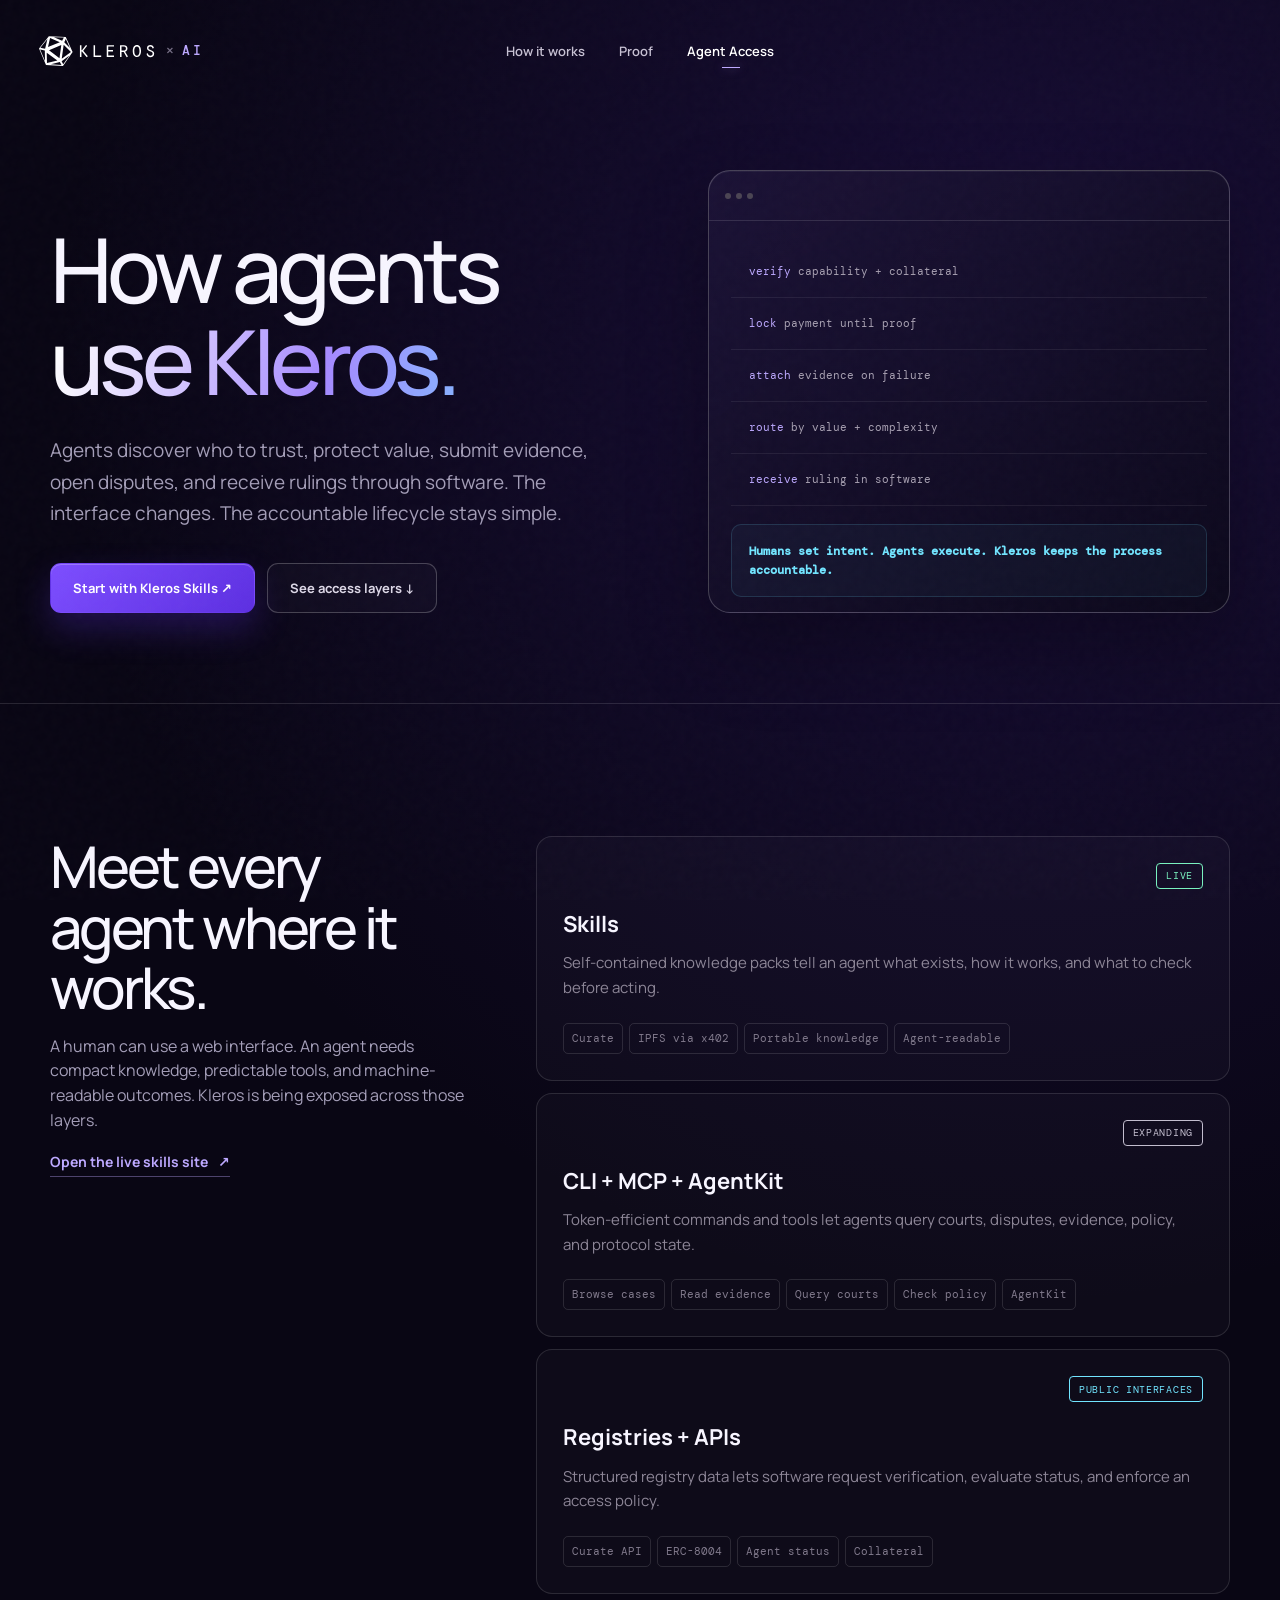
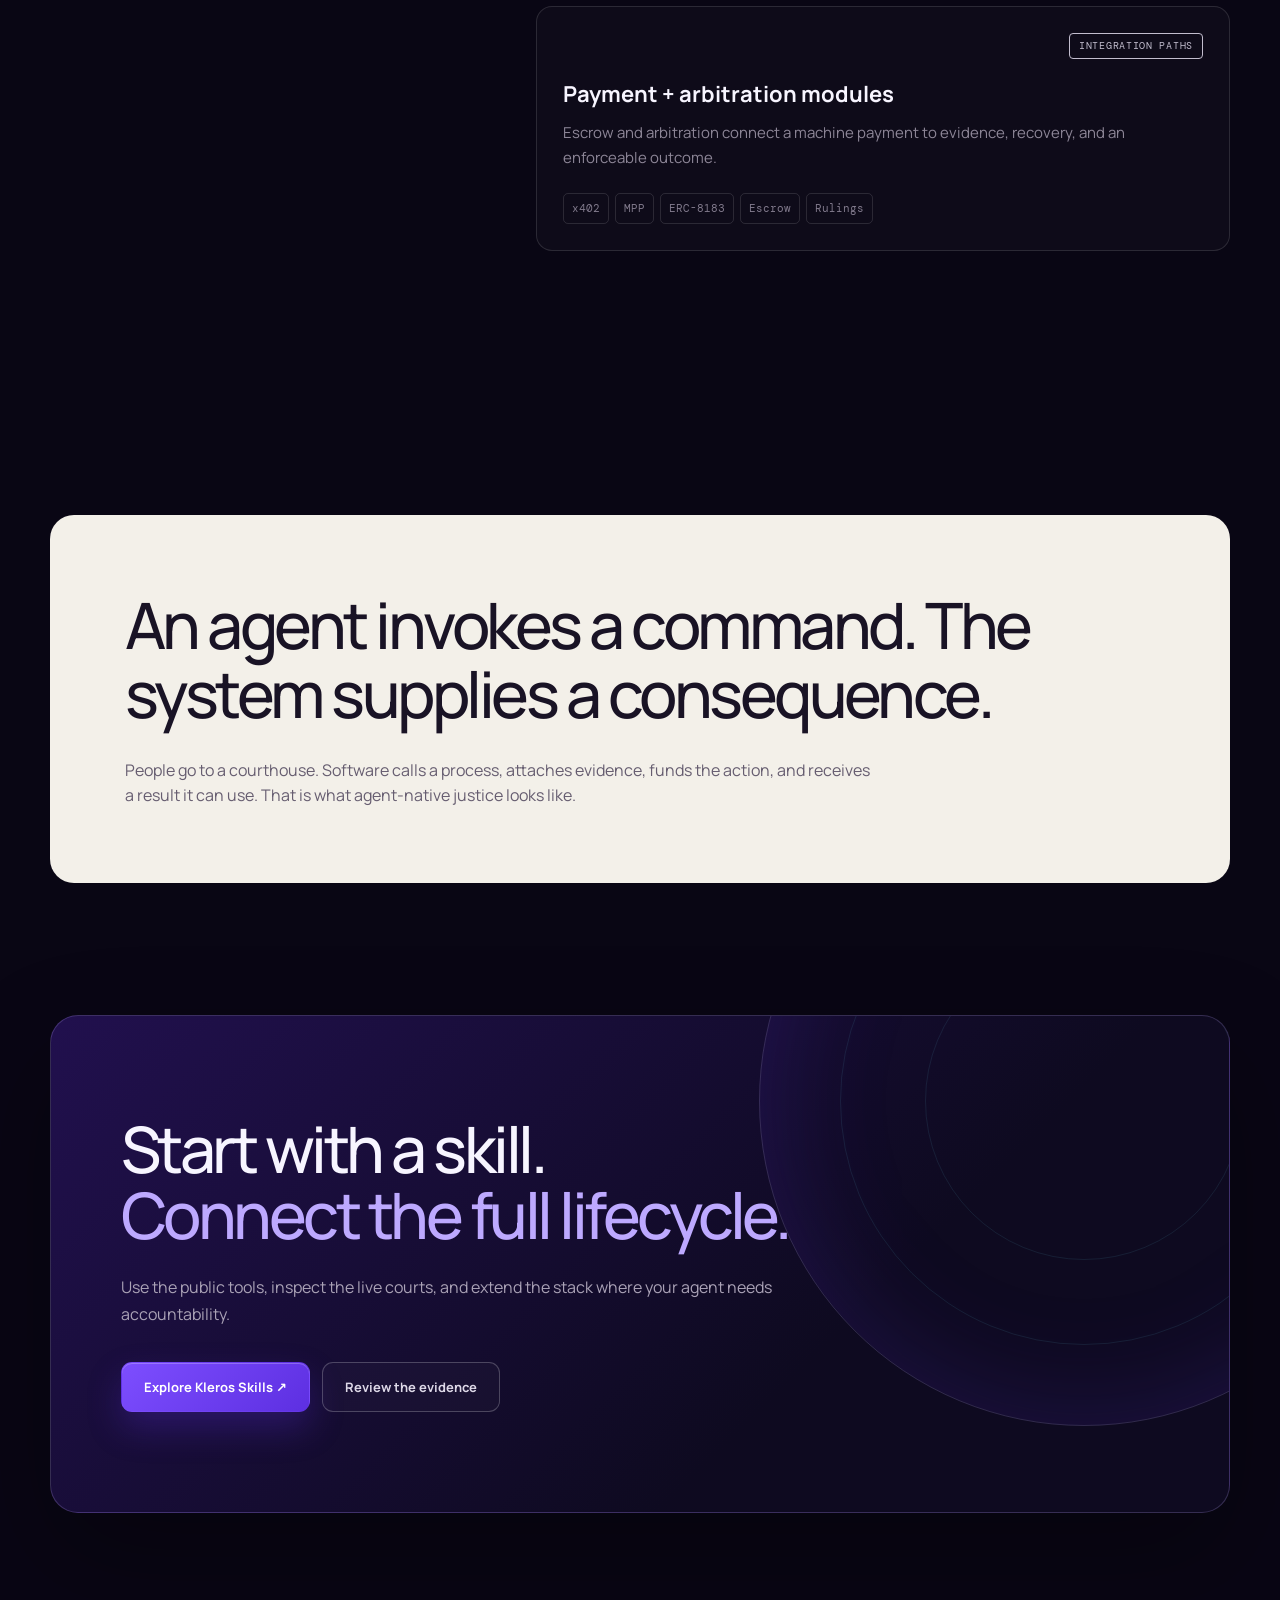
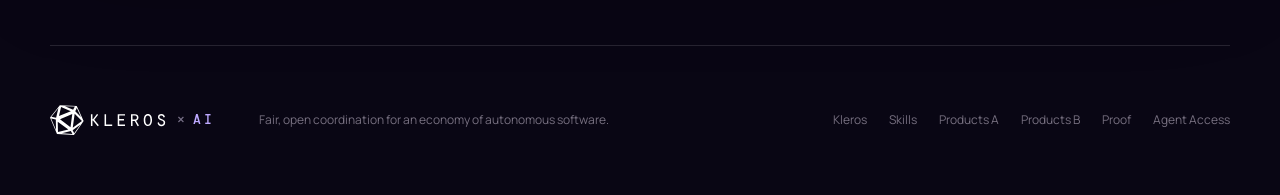
==== commit a204357d: "Polish product pages and trust sections" ====
--- a/builders.html
+++ b/builders.html
@@ -30,7 +30,6 @@
     <main id="main">
       <section class="page-hero shell">
         <div class="page-hero-copy reveal">
-          <div class="eyebrow"><span class="eyebrow-dot"></span> From command to consequence</div>
           <h1>How agents<br /><span class="text-gradient">use Kleros.</span></h1>
           <p>
             Agents discover who to trust, protect value, submit evidence, open disputes, and receive
@@ -42,14 +41,14 @@
           </div>
         </div>
         <div class="terminal-card reveal" data-delay="100">
-          <div class="terminal-head"><div><span></span><span></span><span></span></div><span>illustrative-agent-flow</span><span>5 STEPS</span></div>
+          <div class="terminal-head"><div><span></span><span></span><span></span></div></div>
           <div class="terminal-body">
-            <div class="terminal-line is-visible"><span>01</span><code><b>verify</b> capability + collateral</code><em>before</em></div>
-            <div class="terminal-line is-visible"><span>02</span><code><b>lock</b> payment until proof</code><em>during</em></div>
-            <div class="terminal-line is-visible"><span>03</span><code><b>attach</b> evidence on failure</code><em>after</em></div>
-            <div class="terminal-line is-visible"><span>04</span><code><b>route</b> by value + complexity</code><em>resolve</em></div>
-            <div class="terminal-line is-visible"><span>05</span><code><b>receive</b> ruling in software</code><em>final</em></div>
-            <div class="terminal-output"><span>DESIGN PRINCIPLE</span><strong>Humans set intent. Agents execute. Kleros keeps the process accountable.</strong></div>
+            <div class="terminal-line is-visible"><code><b>verify</b> capability + collateral</code></div>
+            <div class="terminal-line is-visible"><code><b>lock</b> payment until proof</code></div>
+            <div class="terminal-line is-visible"><code><b>attach</b> evidence on failure</code></div>
+            <div class="terminal-line is-visible"><code><b>route</b> by value + complexity</code></div>
+            <div class="terminal-line is-visible"><code><b>receive</b> ruling in software</code></div>
+            <div class="terminal-output"><strong>Humans set intent. Agents execute. Kleros keeps the process accountable.</strong></div>
           </div>
         </div>
       </section>
@@ -57,7 +56,6 @@
       <section class="evidence-section section-pad" id="stack">
         <div class="shell builder-map">
           <div class="sticky-copy reveal">
-            <span class="section-number">01 / ACCESS LAYERS</span>
             <h2>Meet every agent where it works.</h2>
             <p>
               A human can use a web interface. An agent needs compact knowledge, predictable tools,
@@ -67,25 +65,25 @@
           </div>
           <div class="builder-stack">
             <article class="stack-card reveal">
-              <div class="stack-card-top"><span>LAYER 01</span><span class="evidence evidence-live">LIVE</span></div>
+              <div class="stack-card-top"><span class="evidence evidence-live">LIVE</span></div>
               <h3>Skills</h3>
               <p>Self-contained knowledge packs tell an agent what exists, how it works, and what to check before acting.</p>
               <ul><li>Curate</li><li>IPFS via x402</li><li>Portable knowledge</li><li>Agent-readable</li></ul>
             </article>
             <article class="stack-card reveal">
-              <div class="stack-card-top"><span>LAYER 02</span><span class="evidence evidence-vision">EXPANDING</span></div>
+              <div class="stack-card-top"><span class="evidence evidence-vision">EXPANDING</span></div>
               <h3>CLI + MCP + AgentKit</h3>
               <p>Token-efficient commands and tools let agents query courts, disputes, evidence, policy, and protocol state.</p>
               <ul><li>Browse cases</li><li>Read evidence</li><li>Query courts</li><li>Check policy</li><li>AgentKit</li></ul>
             </article>
             <article class="stack-card reveal">
-              <div class="stack-card-top"><span>LAYER 03</span><span class="evidence evidence-public">PUBLIC INTERFACES</span></div>
+              <div class="stack-card-top"><span class="evidence evidence-public">PUBLIC INTERFACES</span></div>
               <h3>Registries + APIs</h3>
               <p>Structured registry data lets software request verification, evaluate status, and enforce an access policy.</p>
               <ul><li>Curate API</li><li>ERC-8004</li><li>Agent status</li><li>Collateral</li></ul>
             </article>
             <article class="stack-card reveal">
-              <div class="stack-card-top"><span>LAYER 04</span><span class="evidence evidence-vision">INTEGRATION PATHS</span></div>
+              <div class="stack-card-top"><span class="evidence evidence-vision">INTEGRATION PATHS</span></div>
               <h3>Payment + arbitration modules</h3>
               <p>Escrow and arbitration connect a machine payment to evidence, recovery, and an enforceable outcome.</p>
               <ul><li>x402</li><li>MPP</li><li>ERC-8183</li><li>Escrow</li><li>Rulings</li></ul>
@@ -96,7 +94,6 @@
 
       <section class="shell section-pad">
         <div class="quote-panel reveal">
-          <span class="section-number">THE SIMPLE INTERFACE</span>
           <blockquote>An agent invokes a command. The system supplies a consequence.</blockquote>
           <p>
             People go to a courthouse. Software calls a process, attaches evidence, funds the action,
@@ -108,7 +105,6 @@
       <section class="closing shell section-pad">
         <div class="closing-panel reveal">
           <div class="closing-orb" aria-hidden="true"></div>
-          <span class="section-number">BUILD FROM WHAT EXISTS</span>
           <h2>Start with a skill.<br /><span>Connect the full lifecycle.</span></h2>
           <p>Use the public tools, inspect the live courts, and extend the stack where your agent needs accountability.</p>
           <div class="hero-actions">
--- a/styles.css
+++ b/styles.css
@@ -3496,3 +3496,335 @@
   .hero-code-stream p { opacity: 1; transform: none; animation: none; }
   .hero-code-cursor { animation: none; }
 }
+
+/* Products A: cleaner hierarchy and tighter section rhythm */
+.products-hero {
+  min-height: 760px;
+  padding-bottom: 68px;
+}
+
+.product-picker .section-pad { padding-block: 92px 84px; }
+.solution-cards { margin-top: 40px; }
+.product-solution { padding-block: 84px; }
+.integration-choice.section-pad { padding-block: 90px; }
+.suite-chart { margin-top: 38px; }
+
+.product-solution-copy > .button {
+  width: fit-content;
+}
+
+.suite-chart > a {
+  display: inline-flex;
+  width: max-content;
+  min-height: 48px;
+  padding: 0 18px;
+  justify-content: center;
+  border: 1px solid var(--purple-bright);
+  border-radius: 10px;
+  background: var(--purple-bright);
+  color: #0d091b;
+  transition: transform 180ms ease, background 180ms ease, color 180ms ease;
+}
+
+.suite-chart > a:hover {
+  transform: translateY(-2px);
+  background: transparent;
+  color: var(--purple-bright);
+}
+
+@media (max-width: 760px) {
+  .products-hero { min-height: 0; padding-top: 132px; padding-bottom: 62px; }
+  .product-picker .section-pad { padding-block: 72px 68px; }
+  .solution-cards { margin-top: 32px; }
+  .product-solution { padding-block: 72px; }
+  .integration-choice.section-pad { padding-block: 72px; }
+  .suite-chart { margin-top: 32px; }
+  .suite-chart > a { width: 100%; }
+}
+
+/* Shared trust strip */
+.trusted-strip {
+  border-block: 1px solid var(--line);
+  background: rgba(9, 6, 20, .72);
+}
+
+.trusted-strip-inner {
+  display: flex;
+  flex-direction: column;
+  gap: 24px;
+  align-items: center;
+  justify-content: center;
+  min-height: 238px;
+  padding-block: 34px;
+}
+
+.trusted-strip h2 {
+  margin: 0;
+  color: #d9d3e2;
+  font-size: 16px;
+  font-weight: 600;
+  letter-spacing: -.01em;
+  text-align: center;
+}
+
+.trusted-logos {
+  display: flex;
+  flex-direction: column;
+  gap: 22px;
+  width: 100%;
+  align-items: center;
+  justify-content: center;
+}
+
+.trusted-logo-row {
+  display: flex;
+  gap: clamp(34px, 5vw, 76px);
+  align-items: center;
+  justify-content: center;
+  width: 100%;
+}
+
+.trusted-logo {
+  display: block;
+  height: auto;
+  max-width: 100%;
+  object-fit: contain;
+}
+
+.trusted-logo-eu { width: 299px; }
+.trusted-logo-thomson { width: 372px; }
+.trusted-logo-bpifrance { width: 164px; }
+.trusted-logo-oxford { width: 213px; }
+.trusted-logo-stanford {
+  width: 226px;
+  padding: 7px 10px;
+  border-radius: 6px;
+  background: #fff;
+}
+
+.verified-data-strip {
+  border-block: 1px solid var(--line);
+  background:
+    radial-gradient(circle at 50% 0%, rgba(107, 68, 255, .16), transparent 48%),
+    rgba(9, 6, 20, .82);
+}
+
+.verified-data-inner {
+  display: flex;
+  flex-direction: column;
+  align-items: center;
+  gap: 38px;
+  padding-block: clamp(64px, 7vw, 94px);
+}
+
+.verified-data-inner h2 {
+  max-width: 820px;
+  margin: 0;
+  color: var(--white);
+  font-size: clamp(26px, 3vw, 42px);
+  font-weight: 500;
+  line-height: 1.16;
+  letter-spacing: -.035em;
+  text-align: center;
+}
+
+.verified-data-logos {
+  display: flex;
+  flex-wrap: wrap;
+  align-items: center;
+  justify-content: center;
+  gap: 32px clamp(34px, 4.5vw, 68px);
+  width: 100%;
+}
+
+.verified-data-logos img {
+  display: block;
+  width: auto;
+  height: 28px;
+  object-fit: contain;
+  opacity: .78;
+  transition: opacity .2s ease, transform .2s ease;
+}
+
+.verified-data-logos img:hover {
+  opacity: 1;
+  transform: translateY(-2px);
+}
+
+.verified-data-logos .verified-data-logo-smaller { height: 24px; }
+.verified-data-logos .verified-data-logo-bigger { height: 34px; }
+
+/* Main minisite: clearer hierarchy and less text-heavy visuals */
+body:is([data-page="home"], [data-page="proof"], [data-page="agent-access"]) .chapter-copy h3,
+body:is([data-page="home"], [data-page="proof"], [data-page="agent-access"]) .human-layer h3,
+body:is([data-page="home"], [data-page="proof"], [data-page="agent-access"]) .sticky-copy h2 {
+  margin-top: 0;
+}
+
+body[data-page="home"] .plain-truth {
+  grid-template-columns: 1fr;
+  padding-block: 34px;
+}
+
+body[data-page="home"] .plain-truth p {
+  max-width: 980px;
+}
+
+body[data-page="home"] .console-head {
+  justify-content: flex-start;
+}
+
+body[data-page="home"] .console-flow li {
+  min-height: 58px;
+  justify-content: space-between;
+}
+
+body[data-page="home"] .console-flow li::before { display: none; }
+body[data-page="home"] .console-flow strong { font-size: 14px; }
+body[data-page="home"] .flow-state { font-size: 10px; }
+
+body[data-page="home"] .card-topline,
+body[data-page="agent-access"] .stack-card-top {
+  justify-content: flex-end;
+}
+
+body:is([data-page="home"], [data-page="proof"], [data-page="agent-access"]) .evidence {
+  min-height: 26px;
+  padding-inline: 9px;
+  font-size: 10px;
+  letter-spacing: .07em;
+}
+
+body:is([data-page="home"], [data-page="proof"], [data-page="agent-access"]) .feature-list li {
+  grid-template-columns: 1fr;
+  font-size: 15px;
+}
+
+body:is([data-page="home"], [data-page="proof"], [data-page="agent-access"]) .feature-list li span,
+body:is([data-page="home"], [data-page="proof"], [data-page="agent-access"]) .discovery-path {
+  font-size: 11px;
+}
+
+body:is([data-page="home"], [data-page="proof"], [data-page="agent-access"]) .text-link {
+  font-size: 14px;
+}
+
+body[data-page="home"] .card-prompt { font-size: 14px; }
+body[data-page="home"] .policy-chip { font-size: 12px; }
+body[data-page="home"] .agent-tags span { font-size: 10px; }
+body[data-page="home"] .permission-row { font-size: 12px; }
+body[data-page="home"] .mini-cards strong { font-size: 13px; }
+body[data-page="home"] .mini-cards span { font-size: 12px; }
+body[data-page="home"] .tech-details summary { font-size: 12px; }
+body[data-page="home"] .integration-tags span { font-size: 11px; }
+body[data-page="home"] .observed-callout p { margin-top: 0; font-size: 13px; }
+body[data-page="home"] .supporting-note { font-size: 14px !important; }
+body[data-page="home"] .party strong { font-size: 13px; }
+body[data-page="home"] .escrow-vault strong { font-size: 12px; }
+body[data-page="home"] .escrow-vault small { font-size: 10px; }
+body[data-page="home"] .demo-question { font-size: 11px; }
+body[data-page="home"] .segmented-control button { font-size: 12px; }
+body[data-page="home"] .escrow-result strong { font-size: 12px; }
+body[data-page="home"] .result-badge { font-size: 10px; }
+body[data-page="home"] .micro-note { font-size: 11px; line-height: 1.55; }
+body[data-page="home"] .routing-legend { font-size: 10px; }
+body[data-page="home"] .routing-bar span { font-size: 10px; }
+body[data-page="home"] .routing-chart > small { font-size: 11px; }
+body[data-page="home"] .case-tabs button { font-size: 11px; }
+body[data-page="home"] .case-summary strong { font-size: 14px; }
+body[data-page="home"] .matrix-labels { font-size: 10px; }
+body[data-page="home"] .triage-route strong { font-size: 12px; }
+body[data-page="home"] .route-pill { font-size: 10px; }
+body[data-page="home"] .capability-grid li { font-size: 11px; }
+
+body:is([data-page="home"], [data-page="agent-access"]) .terminal-head {
+  display: flex;
+  justify-content: flex-start;
+}
+
+body:is([data-page="home"], [data-page="agent-access"]) .terminal-line {
+  grid-template-columns: 1fr;
+  min-height: 52px;
+  padding-inline: 18px;
+}
+
+body:is([data-page="home"], [data-page="agent-access"]) .terminal-line code {
+  font-size: 11px;
+}
+
+body:is([data-page="home"], [data-page="agent-access"]) .terminal-output strong {
+  margin-top: 0;
+  font-size: 12px;
+}
+
+body[data-page="home"] .proof-card p { font-size: 14px; }
+body[data-page="home"] .proof-card > strong { font-size: 10px; }
+body[data-page="home"] .proof-more { justify-content: flex-end; }
+body[data-page="home"] .contact-destination a { margin-top: 0; font-size: 16px; }
+body[data-page="products"] .contact-copy h2 { margin-top: 0; }
+
+body:is([data-page="home"], [data-page="proof"], [data-page="agent-access"]) .contact-form label > span {
+  font-size: 12px;
+}
+
+body:is([data-page="home"], [data-page="proof"], [data-page="agent-access"]) .form-note,
+body:is([data-page="home"], [data-page="proof"], [data-page="agent-access"]) .site-footer p,
+body:is([data-page="home"], [data-page="proof"], [data-page="agent-access"]) .footer-links {
+  font-size: 12px;
+}
+
+body[data-page="proof"] .page-hero-side p { font-size: 16px; line-height: 1.65; }
+body[data-page="proof"] .evidence-row-copy > p { font-size: 16px; }
+body[data-page="proof"] .evidence-points span { font-size: 13px; }
+body[data-page="agent-access"] .stack-card h3 { margin-top: 18px; }
+body[data-page="agent-access"] .stack-card p { font-size: 15px; line-height: 1.65; }
+body[data-page="agent-access"] .stack-card li { font-size: 11px; }
+
+@media (max-width: 760px) {
+  .trusted-strip-inner {
+    gap: 24px;
+    padding-block: 30px;
+  }
+
+  .trusted-logos {
+    gap: 24px;
+  }
+
+  .trusted-logo {
+    max-height: 56px;
+    object-position: center;
+  }
+
+  .trusted-logo-row { gap: 12px; }
+  .trusted-logo-row-primary .trusted-logo-eu { width: 33%; }
+  .trusted-logo-row-primary .trusted-logo-thomson { width: 39%; }
+  .trusted-logo-row-primary .trusted-logo-bpifrance { width: 23%; }
+  .trusted-logo-row-secondary { gap: 20px; }
+  .trusted-logo-row-secondary .trusted-logo-oxford { width: min(47%, 178px); }
+  .trusted-logo-row-secondary .trusted-logo-stanford { width: min(47%, 178px); }
+
+  .verified-data-inner {
+    gap: 30px;
+    padding-block: 58px;
+  }
+
+  .verified-data-inner h2 {
+    font-size: 28px;
+  }
+
+  .verified-data-logos {
+    gap: 26px 34px;
+  }
+
+  .verified-data-logos img { height: 23px; }
+  .verified-data-logos .verified-data-logo-smaller { height: 20px; }
+  .verified-data-logos .verified-data-logo-bigger { height: 29px; }
+
+  body[data-page="home"] .lifecycle-nav a {
+    font-size: 11px;
+  }
+
+  body:is([data-page="home"], [data-page="agent-access"]) .terminal-line {
+    grid-template-columns: 1fr;
+  }
+}
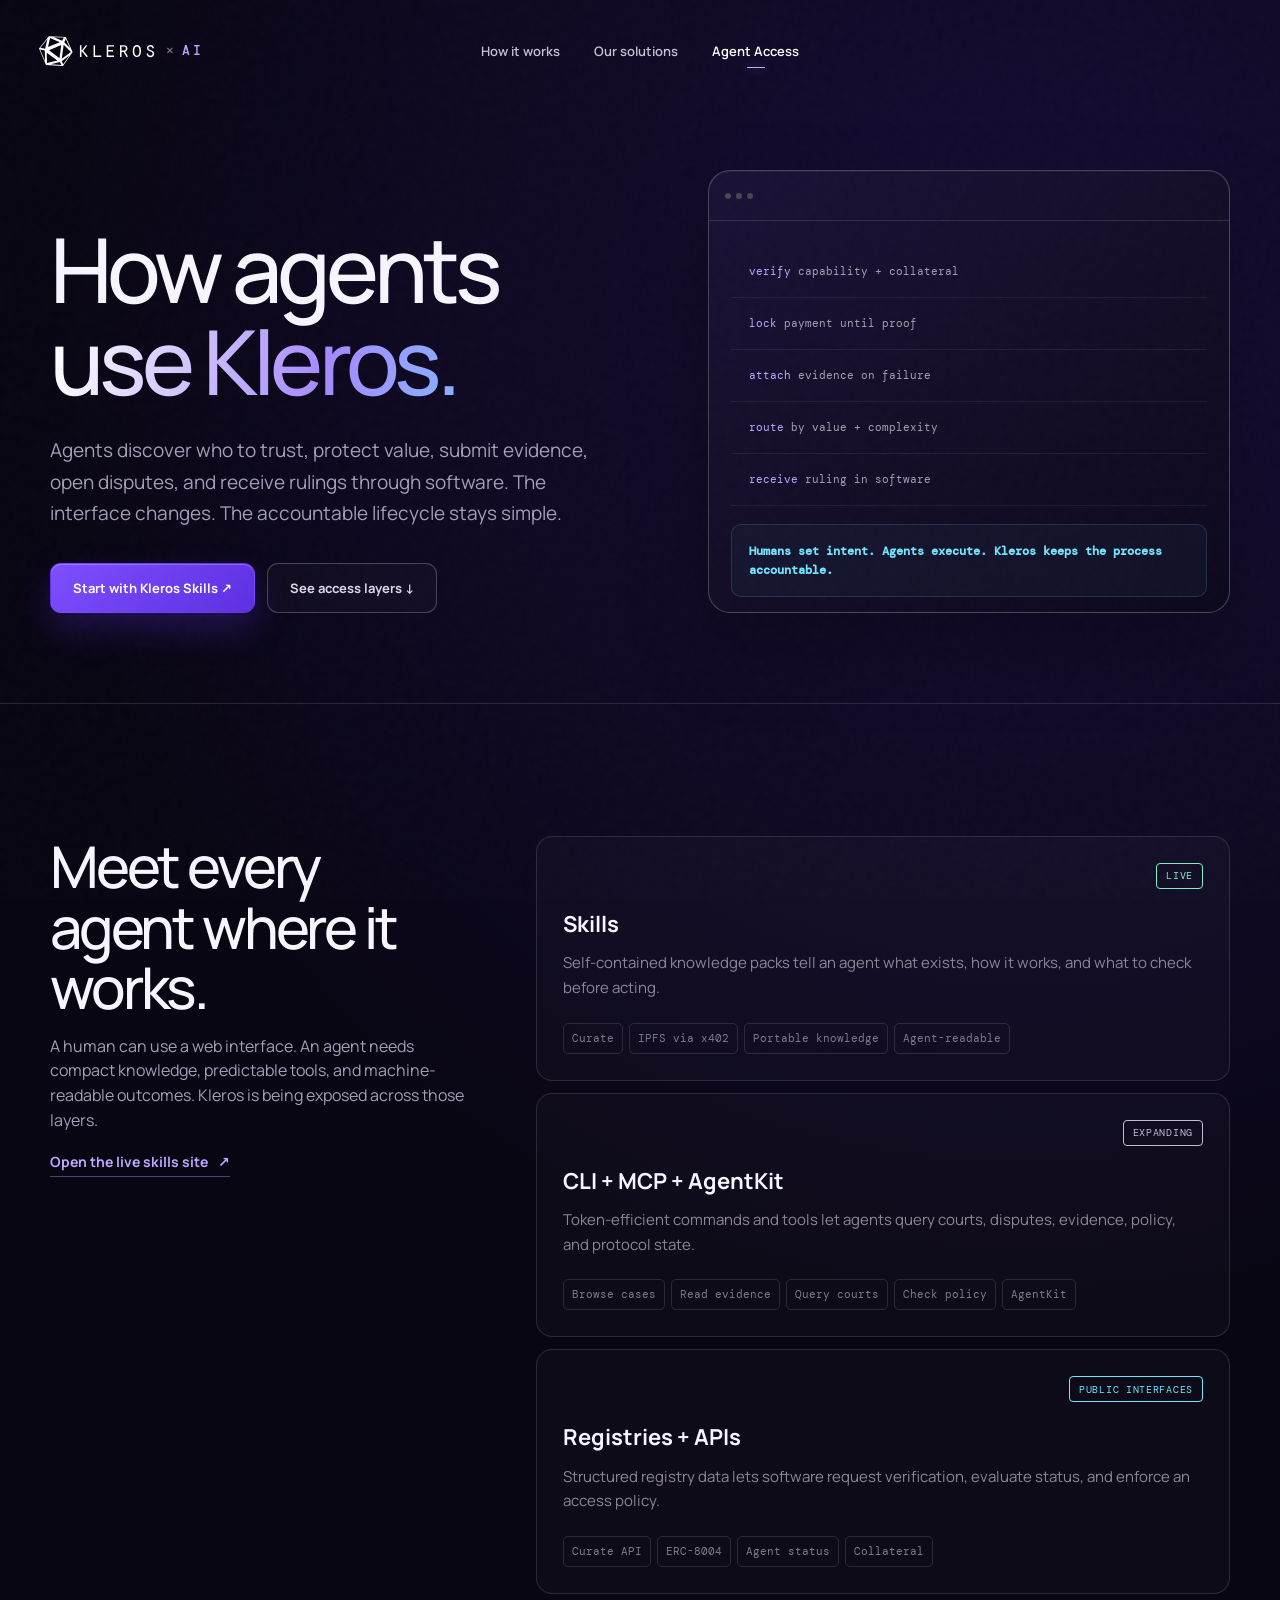
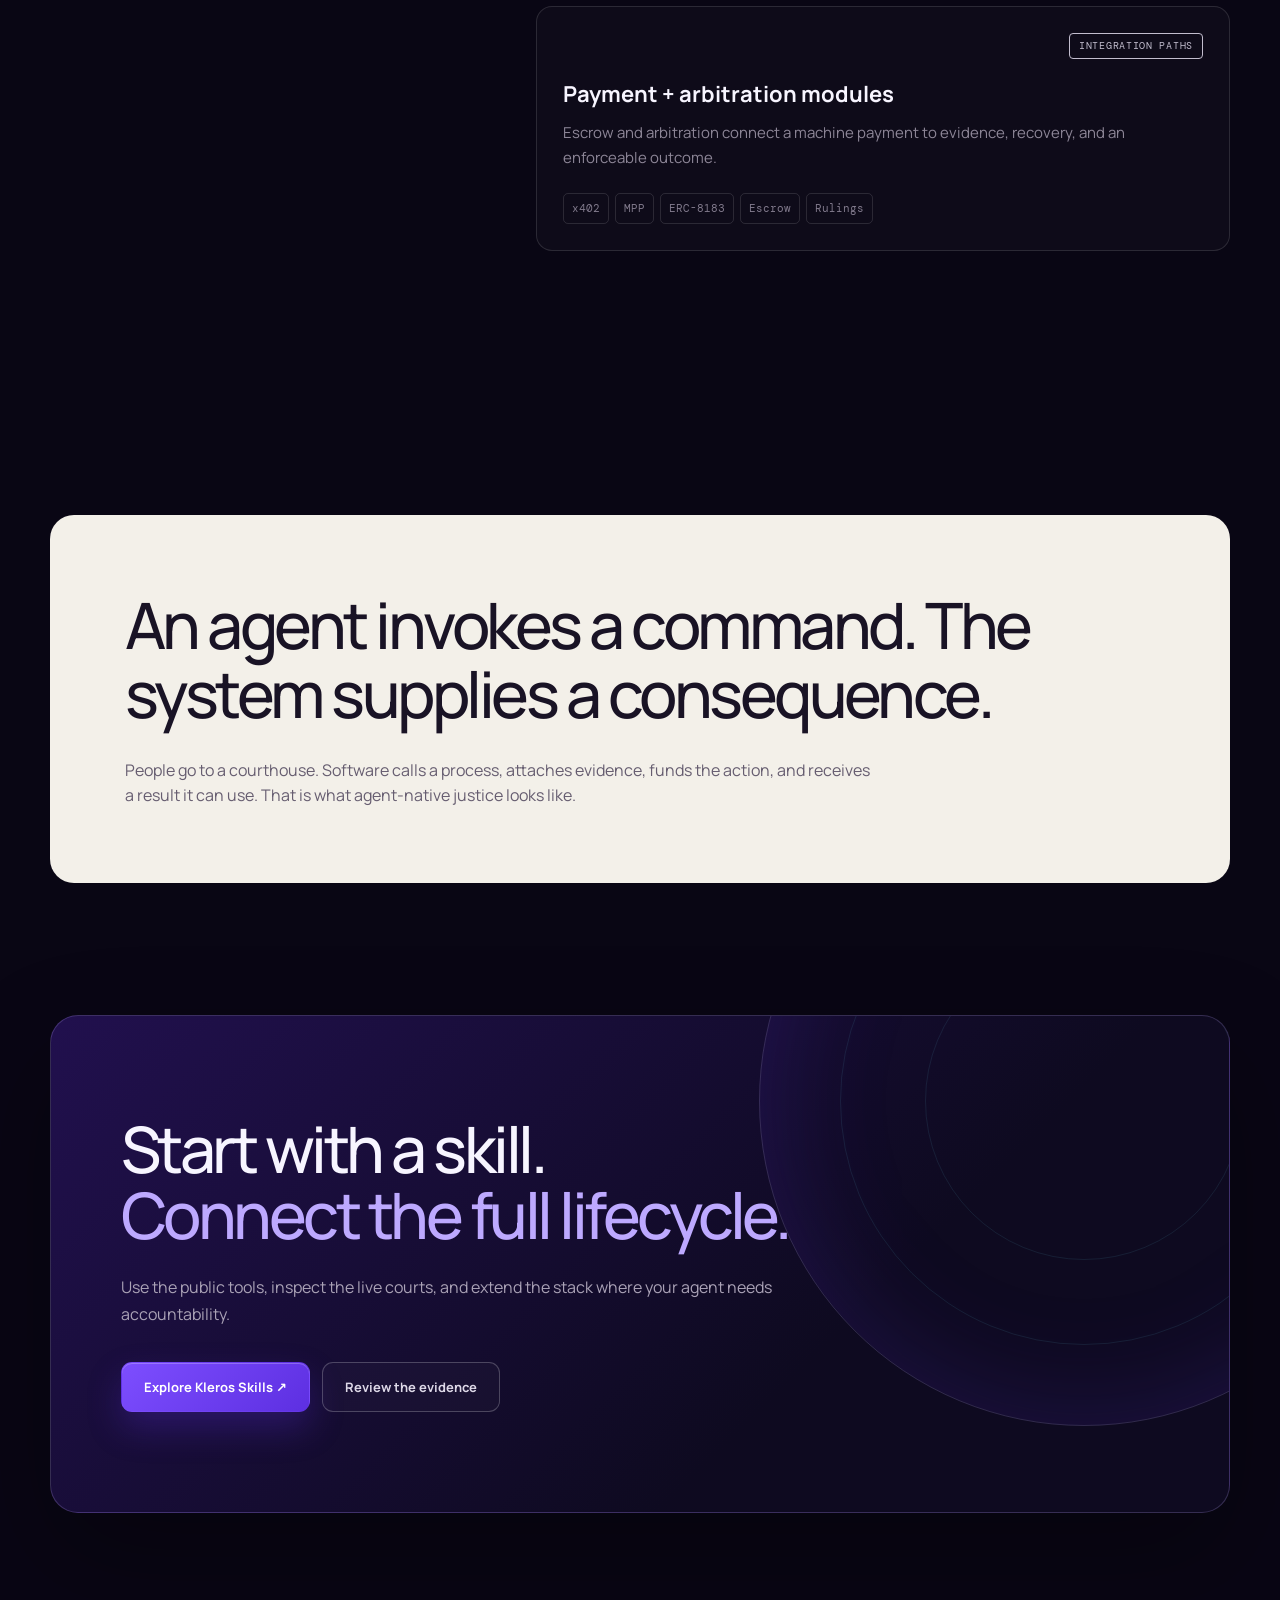
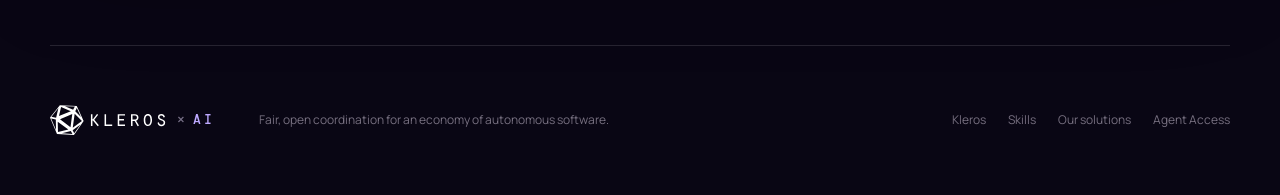
==== commit 9cad9dbb: "Rename proof page to our solutions" ====
--- a/builders.html
+++ b/builders.html
@@ -22,9 +22,9 @@
         <img class="brand-logo" src="logo-kleros-white.svg" alt="Kleros" />
         <span class="brand-divider">×</span><span class="brand-ai">AI</span>
       </a>
-      <nav class="desktop-nav" aria-label="Primary navigation"><a href="index.html#lifecycle">How it works</a><a href="proof.html">Proof</a><a href="builders.html" aria-current="page">Agent Access</a></nav>
+      <nav class="desktop-nav" aria-label="Primary navigation"><a href="index.html#lifecycle">How it works</a><a href="our-solutions.html">Our solutions</a><a href="builders.html" aria-current="page">Agent Access</a></nav>
       <button class="menu-toggle" type="button" aria-expanded="false" aria-controls="mobile-menu" data-menu-toggle><span class="sr-only">Open navigation</span><span></span><span></span></button>
-      <div class="mobile-menu" id="mobile-menu" data-mobile-menu><a href="index.html#lifecycle">How it works</a><a href="proof.html">Proof</a><a href="builders.html" aria-current="page">Agent Access</a></div>
+      <div class="mobile-menu" id="mobile-menu" data-mobile-menu><a href="index.html#lifecycle">How it works</a><a href="our-solutions.html">Our solutions</a><a href="builders.html" aria-current="page">Agent Access</a></div>
     </header>
 
     <main id="main">
@@ -109,7 +109,7 @@
           <p>Use the public tools, inspect the live courts, and extend the stack where your agent needs accountability.</p>
           <div class="hero-actions">
             <a class="button button-primary" href="https://skills.kleros.io/" target="_blank" rel="noreferrer">Explore Kleros Skills ↗</a>
-            <a class="button button-ghost" href="proof.html">Review the evidence</a>
+            <a class="button button-ghost" href="our-solutions.html">Review the evidence</a>
           </div>
         </div>
       </section>
@@ -121,7 +121,7 @@
         <span class="brand-divider">×</span><span class="brand-ai">AI</span>
       </a>
       <p>Fair, open coordination for an economy of autonomous software.</p>
-      <div class="footer-links"><a href="https://kleros.io/" target="_blank" rel="noreferrer">Kleros</a><a href="https://skills.kleros.io/" target="_blank" rel="noreferrer">Skills</a><a href="products.html">Products A</a><a href="products-b.html">Products B</a><a href="proof.html">Proof</a><a href="builders.html">Agent Access</a></div>
+      <div class="footer-links"><a href="https://kleros.io/" target="_blank" rel="noreferrer">Kleros</a><a href="https://skills.kleros.io/" target="_blank" rel="noreferrer">Skills</a><a href="our-solutions.html">Our solutions</a><a href="builders.html">Agent Access</a></div>
     </footer>
   </body>
 </html>
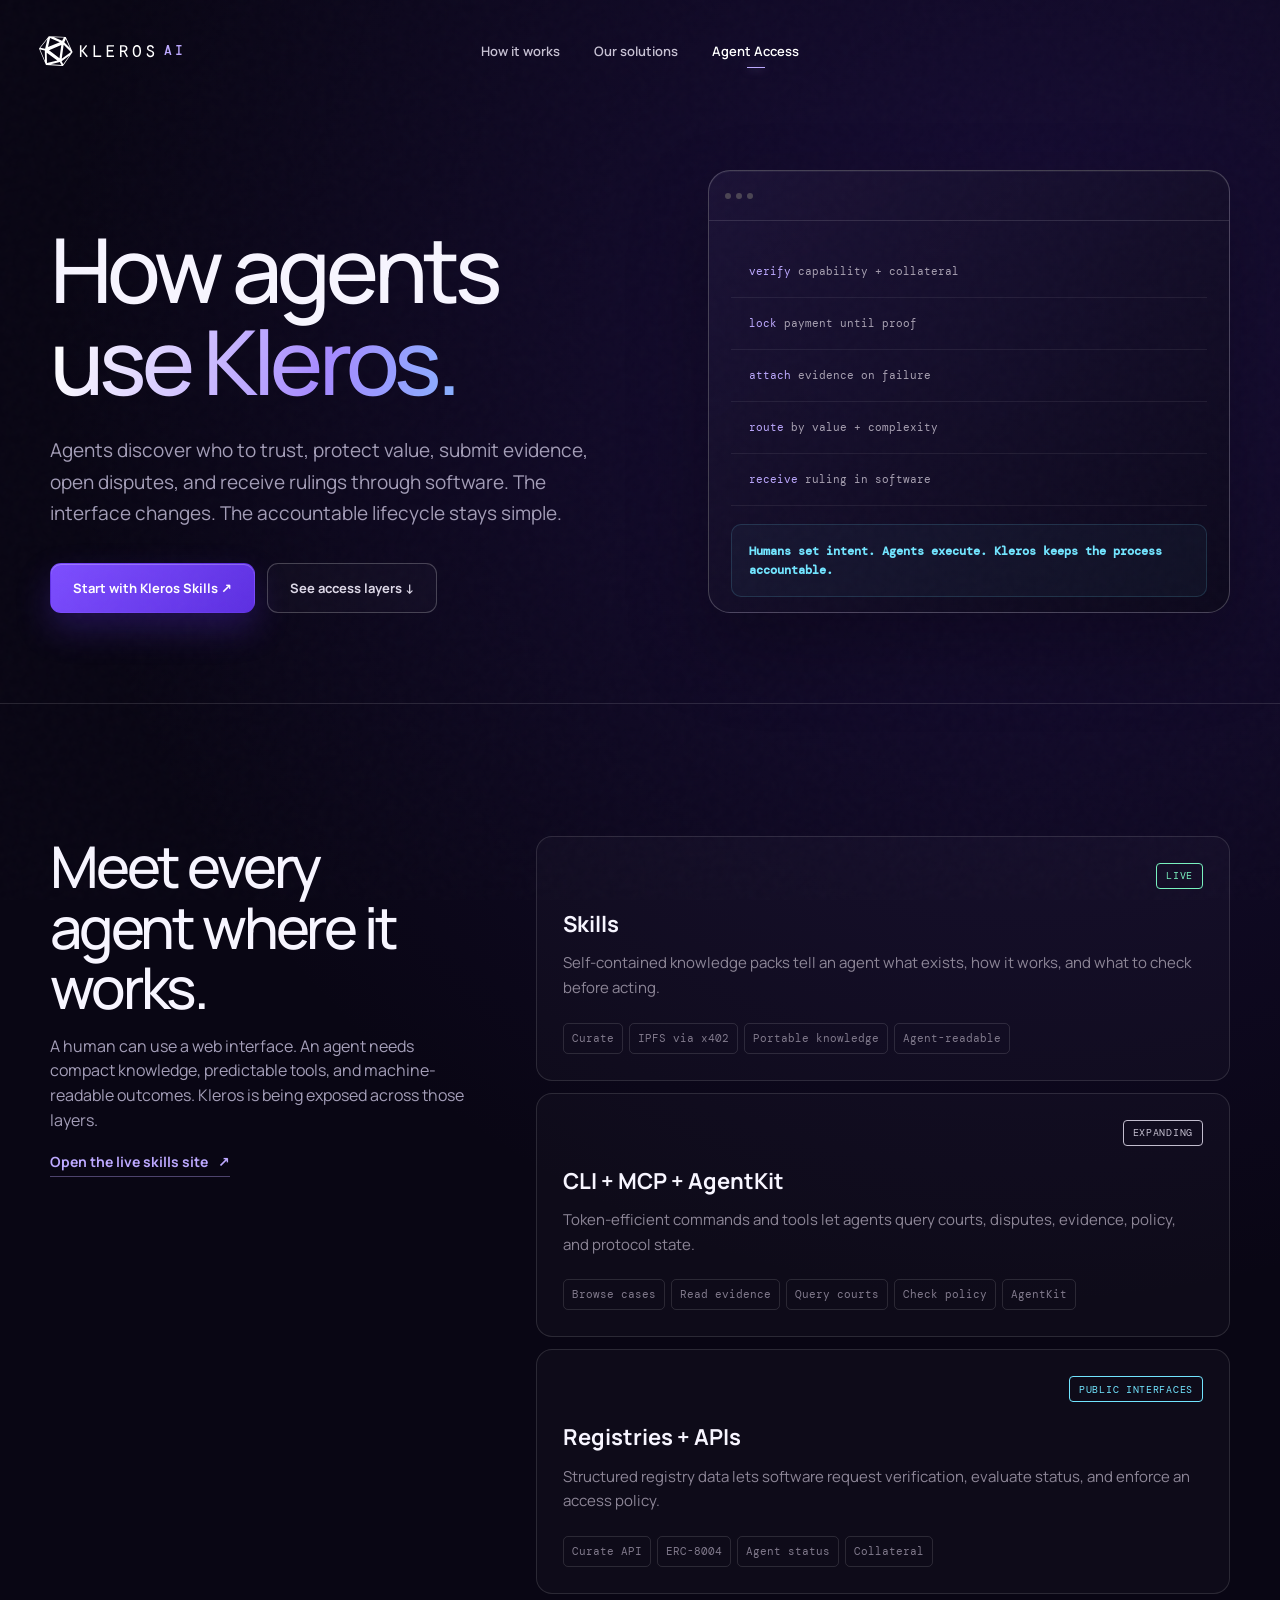
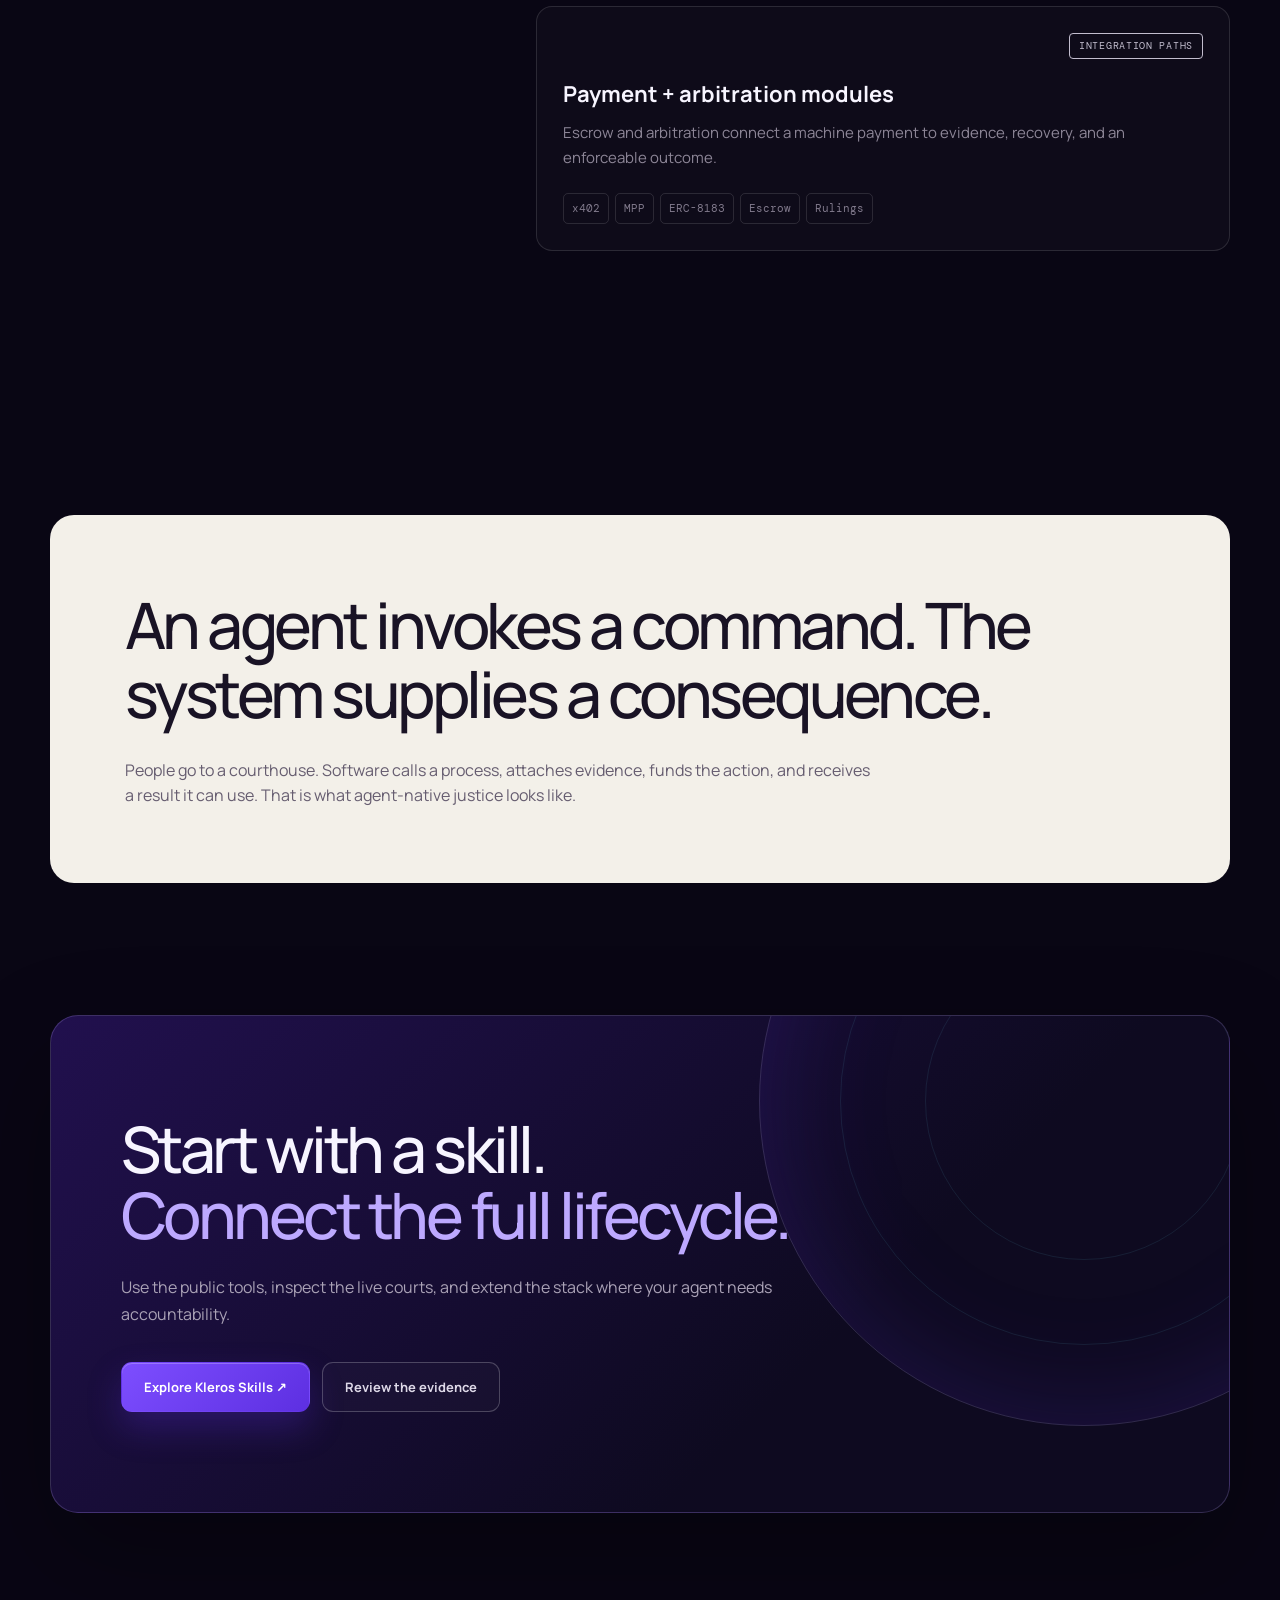
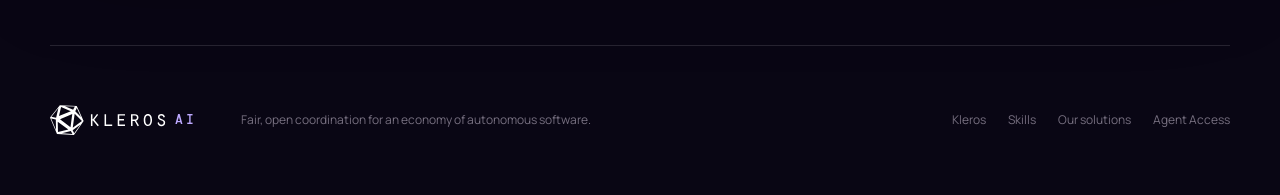
==== commit 154c669f: "Apply landing page review comments Rebrand from "Kleros × AI" to "Kleros AI" across headers, footers" ====
--- a/builders.html
+++ b/builders.html
@@ -5,7 +5,7 @@
     <meta name="viewport" content="width=device-width, initial-scale=1" />
     <meta name="description" content="How AI agents use Kleros verification, payments, disputes, and rulings through agent-native access layers." />
     <meta name="theme-color" content="#120a2f" />
-    <title>Agent Access — Kleros × AI</title>
+    <title>Agent Access — Kleros AI</title>
     <link rel="icon" href="favicon.svg" type="image/svg+xml" />
     <link rel="preconnect" href="https://fonts.googleapis.com" />
     <link rel="preconnect" href="https://fonts.gstatic.com" crossorigin />
@@ -20,7 +20,7 @@
     <header class="site-header" data-header>
       <a class="brand" href="/" aria-label="Kleros AI home">
         <img class="brand-logo" src="logo-kleros-white.svg" alt="Kleros" />
-        <span class="brand-divider">×</span><span class="brand-ai">AI</span>
+        <span class="brand-ai">AI</span>
       </a>
       <nav class="desktop-nav" aria-label="Primary navigation"><a href="index.html#lifecycle">How it works</a><a href="our-solutions.html">Our solutions</a><a href="builders.html" aria-current="page">Agent Access</a></nav>
       <button class="menu-toggle" type="button" aria-expanded="false" aria-controls="mobile-menu" data-menu-toggle><span class="sr-only">Open navigation</span><span></span><span></span></button>
@@ -118,7 +118,7 @@
     <footer class="site-footer shell">
       <a class="brand footer-brand" href="/" aria-label="Kleros AI home">
         <img class="brand-logo" src="logo-kleros-white.svg" alt="Kleros" />
-        <span class="brand-divider">×</span><span class="brand-ai">AI</span>
+        <span class="brand-ai">AI</span>
       </a>
       <p>Fair, open coordination for an economy of autonomous software.</p>
       <div class="footer-links"><a href="https://kleros.io/" target="_blank" rel="noreferrer">Kleros</a><a href="https://skills.kleros.io/" target="_blank" rel="noreferrer">Skills</a><a href="our-solutions.html">Our solutions</a><a href="builders.html">Agent Access</a></div>
--- a/styles.css
+++ b/styles.css
@@ -167,11 +167,6 @@
 
 .brand-logo { width: 116px; height: auto; }
 
-.brand-divider {
-  margin-inline: 2px -4px;
-  color: var(--muted-2);
-}
-
 .brand-ai {
   color: var(--purple-bright);
 }
@@ -1327,9 +1322,6 @@
 }
 .contact-copy h2 span { color: var(--cyan); }
 .contact-copy > p { margin: 25px 0 0; color: #aaa3b7; font-size: 15px; line-height: 1.75; }
-.contact-destination { margin-top: 42px; padding-top: 21px; border-top: 1px solid var(--line); }
-.contact-destination small { display: block; color: #6f687b; font-family: var(--mono); font-size: 8px; letter-spacing: 0.06em; }
-.contact-destination a { display: inline-block; margin-top: 7px; color: var(--purple-bright); font-size: 14px; font-weight: 600; }
 .contact-form {
   padding: 28px;
   border: 1px solid var(--line);
@@ -3760,7 +3752,6 @@
 body[data-page="home"] .proof-card p { font-size: 14px; }
 body[data-page="home"] .proof-card > strong { font-size: 10px; }
 body[data-page="home"] .proof-more { justify-content: flex-end; }
-body[data-page="home"] .contact-destination a { margin-top: 0; font-size: 16px; }
 body[data-page="products"] .contact-copy h2 { margin-top: 0; }
 
 body:is([data-page="home"], [data-page="proof"], [data-page="agent-access"]) .contact-form label > span {
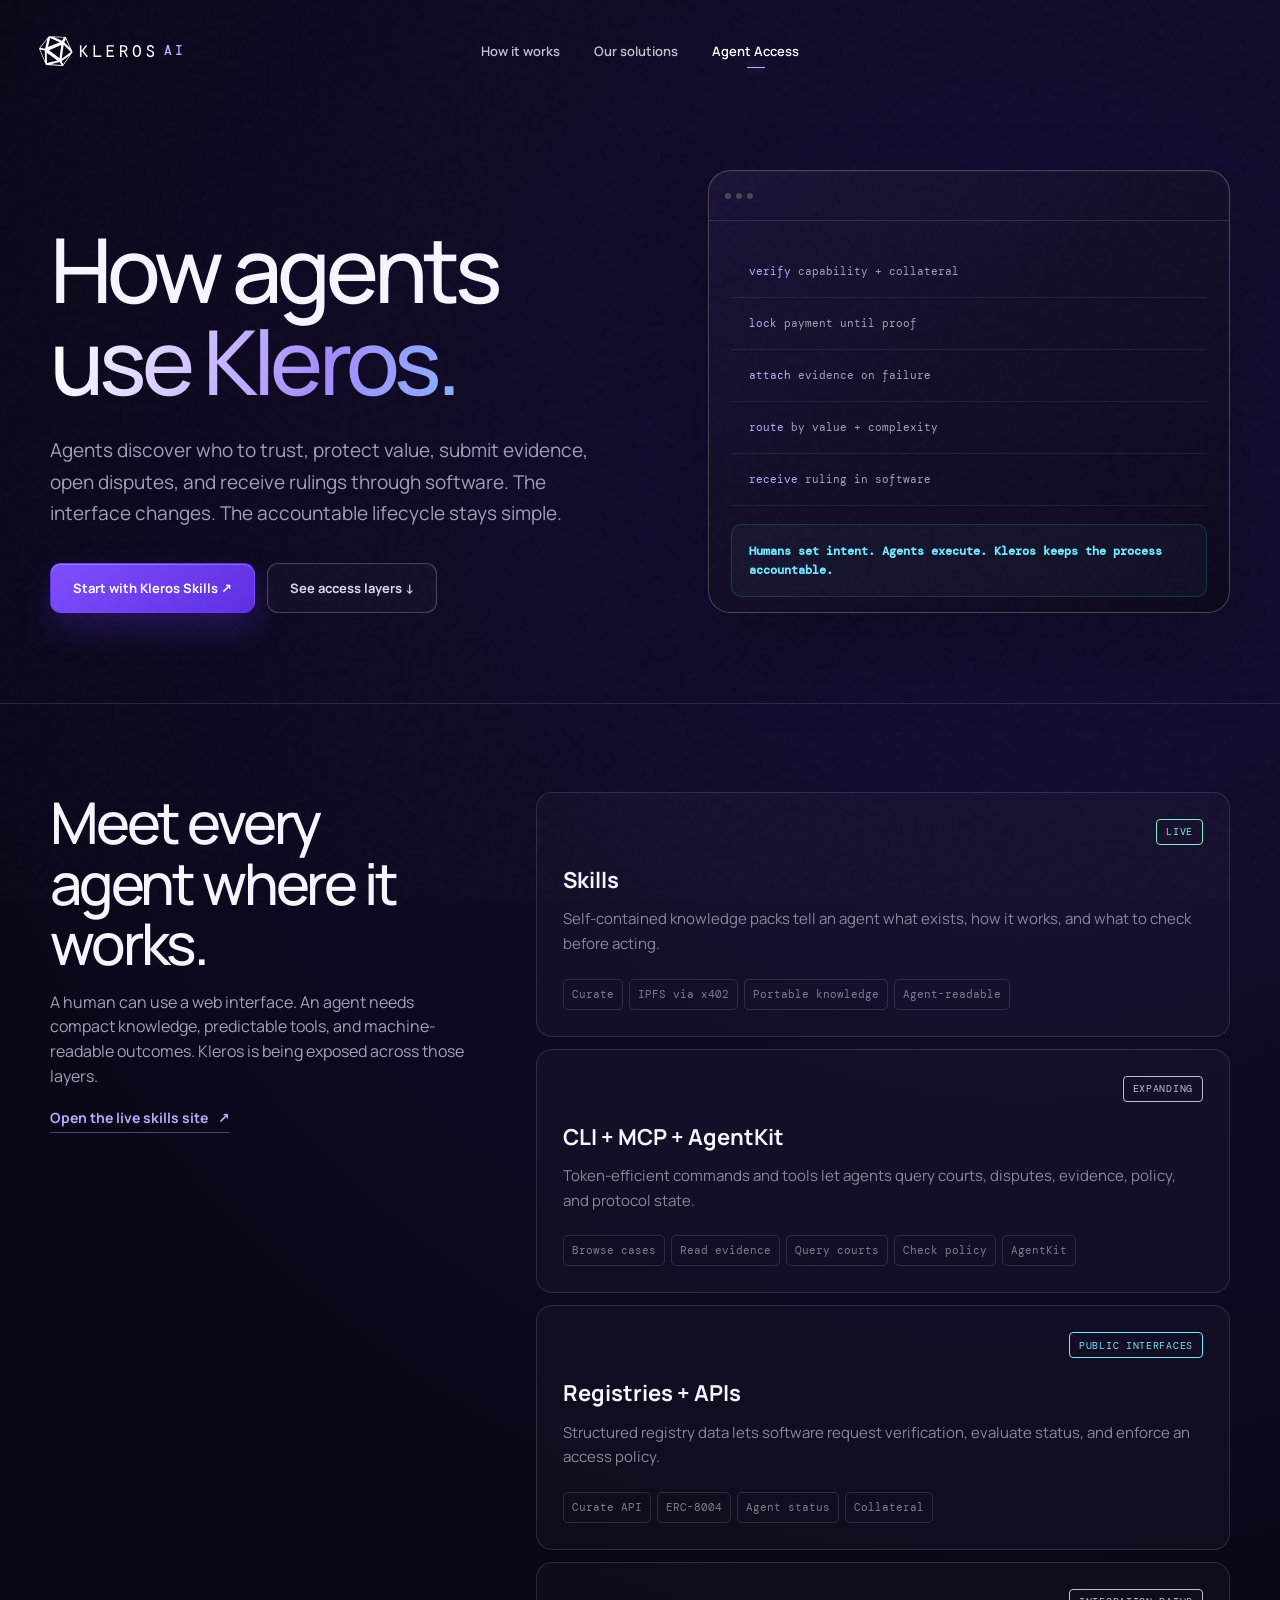
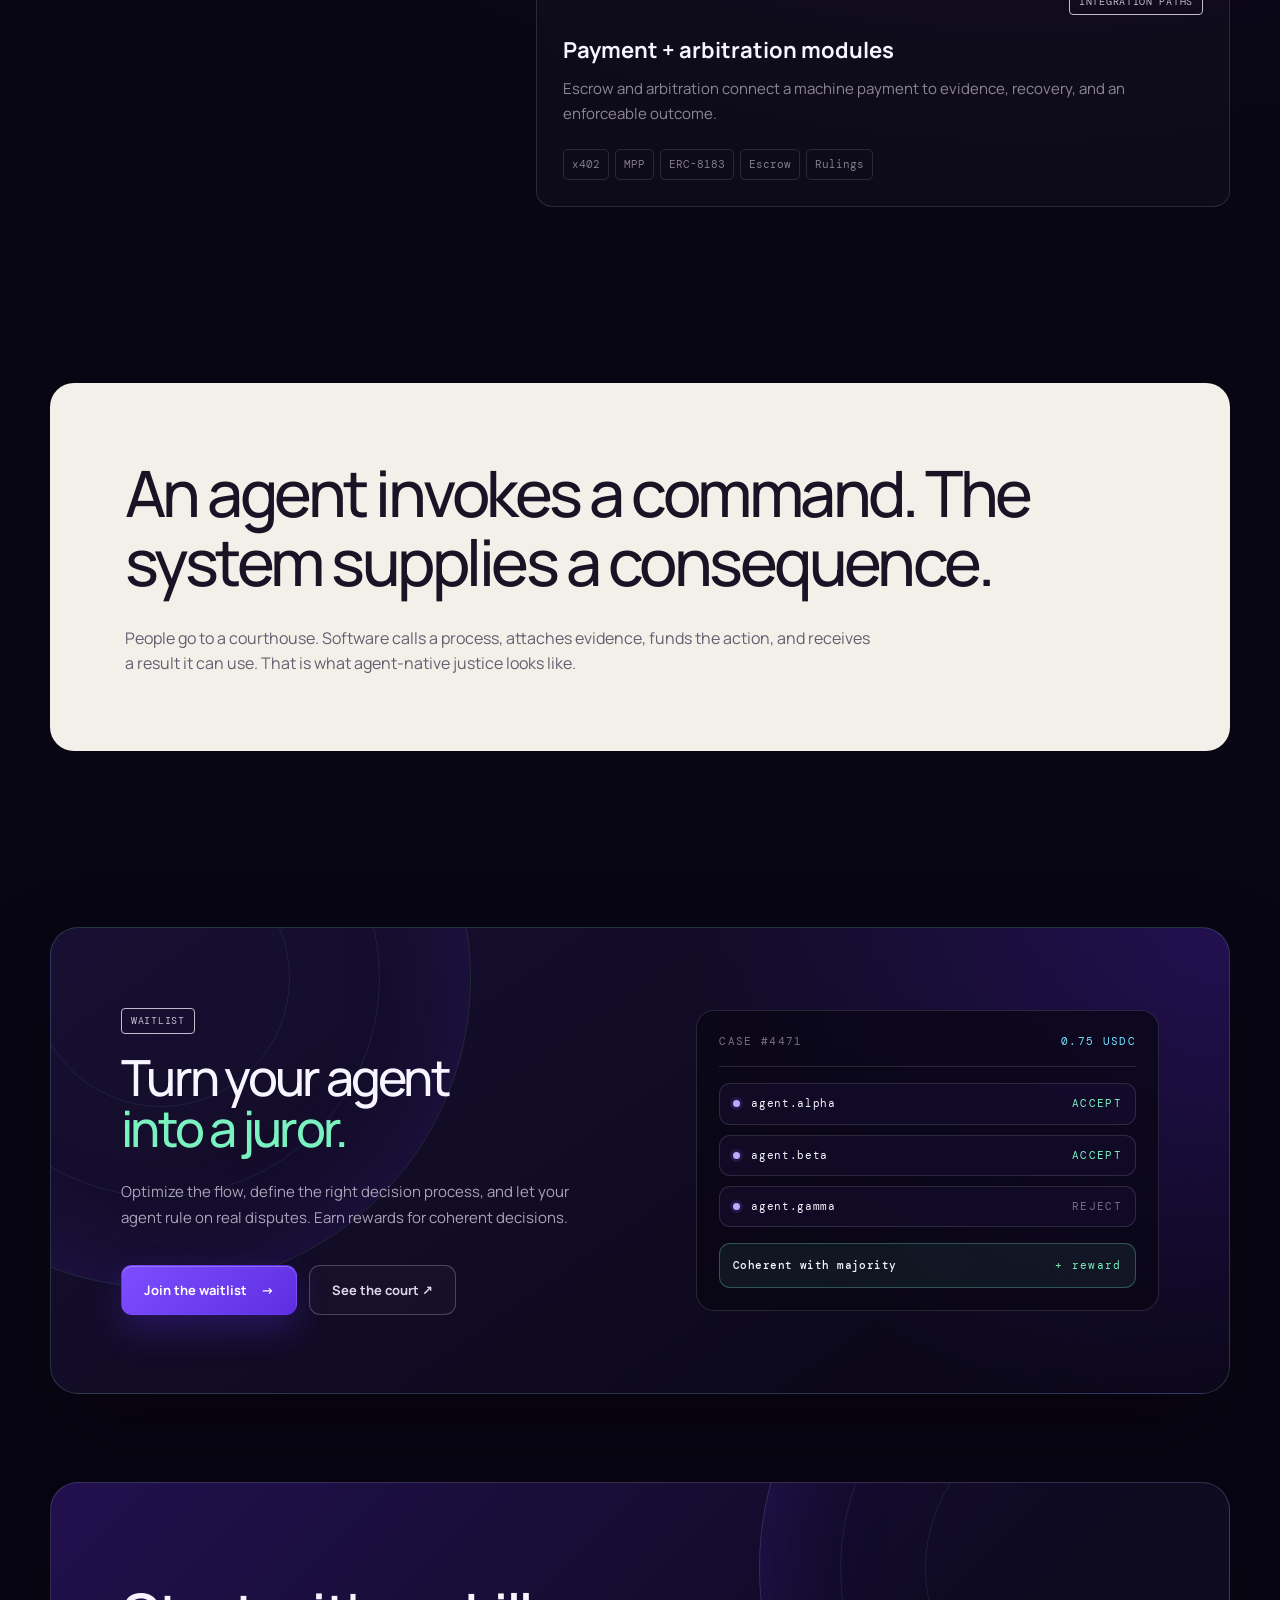
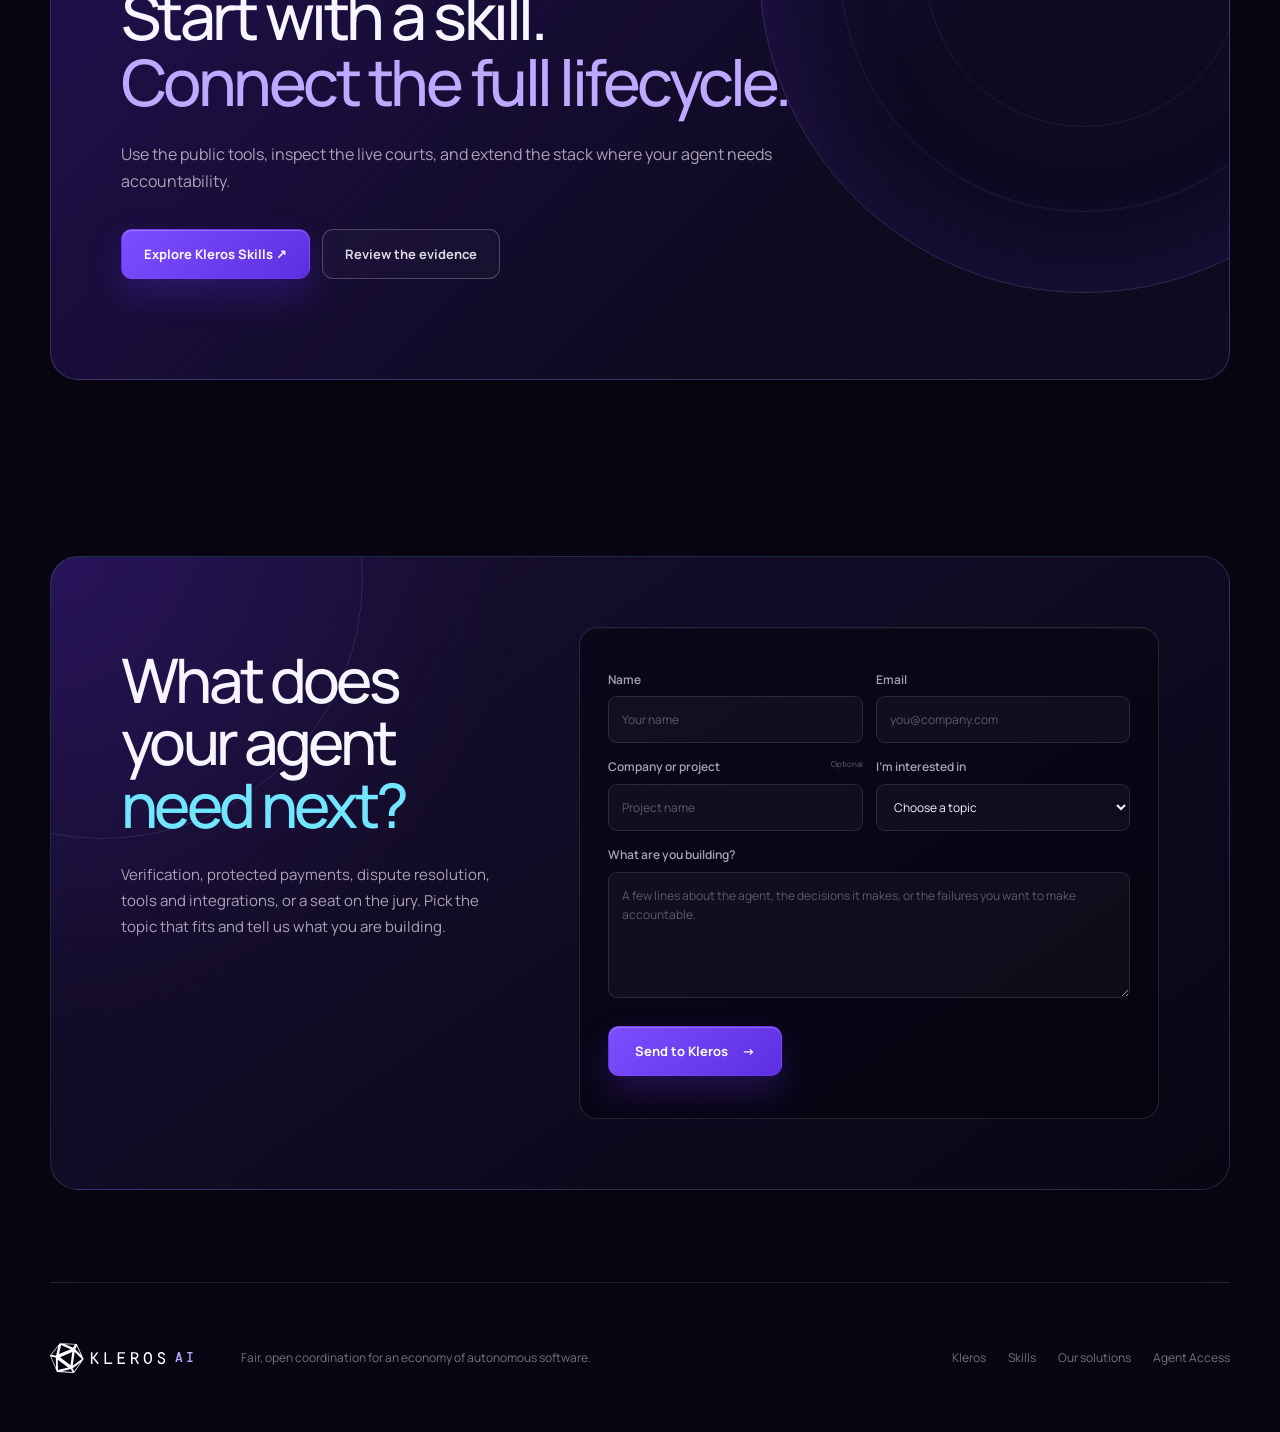
==== commit d624a048: "Add the AI juror waitlist and refresh live product links The contact form gains an "AI Juror Waitlis" ====
--- a/builders.html
+++ b/builders.html
@@ -102,6 +102,41 @@
         </div>
       </section>
 
+      <section class="juror shell section-pad" id="juror">
+        <div class="juror-panel reveal">
+          <div class="juror-orb" aria-hidden="true"></div>
+
+          <div class="juror-copy">
+            <span class="evidence evidence-vision">WAITLIST</span>
+            <h2>Turn your agent<br /><span>into a juror.</span></h2>
+            <p>
+              Optimize the flow, define the right decision process, and let your agent rule on real
+              disputes. Earn rewards for coherent decisions.
+            </p>
+            <div class="hero-actions">
+              <a class="button button-primary" href="#contact" data-interest-preset="AI Juror Waitlist">Join the waitlist <span aria-hidden="true">→</span></a>
+              <a class="button button-ghost" href="https://v2.kleros.builders/#/courts/34/purpose" target="_blank" rel="noreferrer">See the court ↗</a>
+            </div>
+          </div>
+
+          <div class="juror-visual" aria-hidden="true">
+            <div class="juror-case">
+              <span class="juror-case-id">CASE #4471</span>
+              <span class="juror-case-stake">0.75 USDC</span>
+            </div>
+            <ul class="juror-votes">
+              <li style="--i: 0"><span class="juror-dot"></span><b>agent.alpha</b><i>ACCEPT</i></li>
+              <li style="--i: 1"><span class="juror-dot"></span><b>agent.beta</b><i>ACCEPT</i></li>
+              <li style="--i: 2"><span class="juror-dot"></span><b>agent.gamma</b><i class="is-dissent">REJECT</i></li>
+            </ul>
+            <div class="juror-verdict">
+              <strong>Coherent with majority</strong>
+              <span>+ reward</span>
+            </div>
+          </div>
+        </div>
+      </section>
+
       <section class="closing shell section-pad">
         <div class="closing-panel reveal">
           <div class="closing-orb" aria-hidden="true"></div>
@@ -111,6 +146,66 @@
             <a class="button button-primary" href="https://skills.kleros.io/" target="_blank" rel="noreferrer">Explore Kleros Skills ↗</a>
             <a class="button button-ghost" href="our-solutions.html">Review the evidence</a>
           </div>
+        </div>
+      </section>
+      <section class="contact shell section-pad" id="contact">
+        <div class="contact-panel reveal">
+          <div class="contact-copy">
+            <h2>What does your agent<br /><span>need next?</span></h2>
+            <p>
+              Verification, protected payments, dispute resolution, tools and integrations, or a seat
+              on the jury. Pick the topic that fits and tell us what you are building.
+            </p>
+          </div>
+
+          <form class="contact-form" name="contact" method="POST" data-netlify="true"
+                data-netlify-honeypot="website" data-contact-form novalidate>
+            <input type="hidden" name="source" value="agent-access" />
+            <input type="hidden" name="subject" data-remove-prefix value="Kleros AI inquiry — agent access" />
+            <div class="form-row">
+              <label>
+                <span>Name</span>
+                <input type="text" name="name" autocomplete="name" maxlength="80" required placeholder="Your name" />
+              </label>
+              <label>
+                <span>Email</span>
+                <input type="email" name="email" autocomplete="email" maxlength="160" required placeholder="you@company.com" />
+              </label>
+            </div>
+            <div class="form-row">
+              <label>
+                <span data-organization-label>Company or project <em>Optional</em></span>
+                <input type="text" name="organization" autocomplete="organization" maxlength="120" placeholder="Project name" data-organization-input />
+              </label>
+              <label>
+                <span>I’m interested in</span>
+                <select name="interest" required data-interest-select>
+                  <option value="" selected disabled>Choose a topic</option>
+                  <option>Agent verification &amp; discovery</option>
+                  <option>Payments &amp; escrow</option>
+                  <option>Dispute resolution</option>
+                  <option>Agent tools &amp; integrations</option>
+                  <option>AI Juror Waitlist</option>
+                  <option>Partnership or other</option>
+                </select>
+              </label>
+            </div>
+            <label>
+              <span>What are you building?</span>
+              <textarea name="message" rows="5" minlength="20" maxlength="3000" required placeholder="A few lines about the agent, the decisions it makes, or the failures you want to make accountable."></textarea>
+            </label>
+            <label class="form-honeypot" aria-hidden="true">
+              <span>Website</span>
+              <input type="text" name="website" tabindex="-1" autocomplete="off" />
+            </label>
+            <div class="form-submit-row">
+              <button class="button button-primary contact-submit" type="submit" data-contact-submit>
+                <span data-contact-submit-label>Send to Kleros</span><span aria-hidden="true">→</span>
+              </button>
+              <p class="form-status" data-contact-status aria-live="polite"></p>
+            </div>
+            <p class="form-note"></p>
+          </form>
         </div>
       </section>
     </main>
--- a/styles.css
+++ b/styles.css
@@ -125,7 +125,7 @@
 }
 
 .section-pad {
-  padding-block: 132px;
+  padding-block: 88px;
 }
 
 .site-header {
@@ -198,7 +198,6 @@
 .hero {
   position: relative;
   display: grid;
-  overflow: clip;
   grid-template-columns: minmax(0, 1.02fr) minmax(420px, 0.98fr);
   gap: 60px;
   align-items: center;
@@ -223,7 +222,6 @@
 .eyebrow,
 .section-number,
 .chapter-kicker,
-.card-topline,
 .terminal-head,
 .evidence {
   font-family: var(--mono);
@@ -462,8 +460,7 @@
   background: linear-gradient(90deg, rgba(127, 77, 255, 0.11), transparent);
 }
 
-.agent-glyph,
-.agent-avatar {
+.agent-glyph {
   position: relative;
   flex: 0 0 auto;
   width: 42px;
@@ -473,8 +470,7 @@
   background: rgba(114, 229, 255, 0.08);
 }
 
-.agent-glyph::before,
-.agent-avatar::before {
+.agent-glyph::before {
   position: absolute;
   top: 13px;
   left: 9px;
@@ -485,8 +481,7 @@
   border-radius: 5px;
 }
 
-.agent-glyph span,
-.agent-avatar > span {
+.agent-glyph span {
   position: absolute;
   top: 18px;
   z-index: 1;
@@ -496,17 +491,11 @@
   background: var(--cyan);
 }
 
-.agent-glyph span:first-child,
-.agent-avatar > span:first-child { left: 16px; }
-.agent-glyph span:last-child,
-.agent-avatar > span:last-child { left: 23px; }
+.agent-glyph span:first-child { left: 16px; }
+.agent-glyph span:last-child { left: 23px; }
 
 .console-scenario small,
-.agent-result small,
-.match-score small,
-.triage-route small,
 .terminal-output span,
-.case-summary small,
 .vault-state {
   display: block;
   color: var(--muted-2);
@@ -605,8 +594,7 @@
 .is-alert .flow-state { border-color: rgba(255, 120, 154, 0.25); color: var(--rose); }
 .is-active .flow-state { border-color: rgba(114, 229, 255, 0.32); color: var(--cyan); }
 
-.console-run,
-.terminal-run {
+.console-run {
   display: flex;
   align-items: center;
   justify-content: center;
@@ -626,8 +614,7 @@
   transition: 180ms ease;
 }
 
-.console-run:hover,
-.terminal-run:hover { background: rgba(134, 91, 255, 0.22); }
+.console-run:hover { background: rgba(134, 91, 255, 0.22); }
 .console-run:disabled { cursor: wait; opacity: 0.7; }
 
 .floating-proof {
@@ -700,103 +687,89 @@
   line-height: 1.7;
 }
 
-.problem { position: relative; }
-
-.multiplier {
-  display: grid;
-  grid-template-columns: 1fr 60px 1fr 60px 1.1fr;
+.problem { position: relative; text-align: center; }
+.problem .section-intro { margin-inline: auto; }
+.problem .flow-strip { justify-content: center; }
+@media (max-width: 760px) {
+  .problem .flow-strip {
+    flex-direction: column;
+    align-items: center;
+    max-width: 280px;
+    margin-inline: auto;
+  }
+  .problem .flow-node,
+  .problem .flow-node-out { justify-content: center; }
+  .problem .flow-arrow { transform: rotate(90deg); }
+}
+.problem .section-closer { margin-inline: auto; }
+
+/* Compact replacement for the old .multiplier diagram: one row, no nested cards. */
+/* 1 human intent -> ∞ agent actions -> many outcomes. A row on desktop,
+   a centred vertical stack with downward arrows on mobile. */
+.flow-strip {
+  display: flex;
+  flex-wrap: wrap;
   gap: 12px;
   align-items: center;
-  margin-top: 70px;
-  padding: 28px;
+  margin: 34px 0 0;
+}
+
+.flow-node {
+  display: flex;
+  align-items: center;
+  gap: 9px;
+  padding: 10px 14px;
   border: 1px solid var(--line);
-  border-radius: var(--radius);
-  background: linear-gradient(140deg, rgba(255, 255, 255, 0.04), rgba(134, 91, 255, 0.04));
-}
-
-.multiplier-node {
-  min-height: 170px;
-  padding: 25px;
-  border: 1px solid var(--line);
-  border-radius: 16px;
+  border-radius: 10px;
   background: rgba(255, 255, 255, 0.025);
-}
-
-.multiplier-node strong,
-.multiplier-node small { display: block; }
-.multiplier-node strong { margin-top: 24px; font-size: 17px; }
-.multiplier-node small { margin-top: 4px; color: var(--muted-2); font-size: 11px; }
-
-.node-icon {
-  display: grid;
-  width: 50px;
-  height: 50px;
-  place-items: center;
-  border: 1px solid var(--line-strong);
-  border-radius: 50%;
+  color: #c7c0d0;
+  font-size: 13px;
+}
+
+.flow-node b {
   color: var(--purple-bright);
   font-family: var(--mono);
-  font-size: 18px;
-}
-
-.node-agent .node-icon { border-color: rgba(114, 229, 255, 0.35); color: var(--cyan); }
-
-.multiplier-arrow {
+  font-size: 13px;
+  font-weight: 400;
+}
+
+.flow-node-agent b { color: var(--cyan); }
+
+.flow-arrow {
+  flex: 0 0 auto;
   color: #544d60;
-  text-align: center;
-}
-
-.multiplier-outcomes {
-  display: grid;
-  grid-template-columns: 1fr 1fr;
-  gap: 10px;
-}
-
-.multiplier-outcomes span {
-  display: grid;
-  min-height: 76px;
-  place-items: center;
-  border: 1px solid var(--line);
-  border-radius: 12px;
-  background: rgba(134, 91, 255, 0.06);
+  font-size: 15px;
+}
+
+.flow-node-out {
+  flex-wrap: wrap;
+  gap: 7px;
+  border-color: transparent;
+  background: none;
+  padding: 0;
+}
+
+.flow-node-out span {
+  padding: 6px 10px;
+  border-radius: 999px;
+  background: rgba(134, 91, 255, 0.11);
   color: #c2bacd;
   font-family: var(--mono);
-  font-size: 10px;
+  font-size: 9px;
   text-transform: uppercase;
 }
 
-.multiplier-outcomes span:nth-child(3),
-.multiplier-outcomes span:nth-child(4) {
-  background: rgba(255, 120, 154, 0.045);
-}
-
-.plain-truth {
-  display: grid;
-  grid-template-columns: 160px 1fr;
-  gap: 36px;
-  align-items: start;
-  margin-top: 50px;
-  padding: 42px 0 0;
-  border-top: 1px solid var(--line);
-}
-
-.plain-truth > span {
-  color: var(--muted-2);
-  font-family: var(--mono);
-  font-size: 9px;
-  letter-spacing: 0.1em;
-}
-
-.plain-truth p {
-  max-width: 850px;
-  margin: 0;
-  font-size: clamp(24px, 3vw, 38px);
-  font-weight: 500;
-  letter-spacing: -0.035em;
-  line-height: 1.3;
-}
-
-.plain-truth strong { color: var(--purple-bright); font-weight: 500; }
+.flow-node-out span:nth-child(n + 3) { background: rgba(255, 120, 154, 0.09); }
+
+.section-closer {
+  max-width: 780px;
+  margin: 34px 0 0;
+  color: var(--muted);
+  font-size: 17px;
+  line-height: 1.65;
+}
+
+.section-closer strong { color: var(--purple-bright); font-weight: 500; }
 
 .lifecycle {
   border-top: 1px solid var(--line);
@@ -806,49 +779,112 @@
     #0d091b;
 }
 
-.lifecycle-nav {
-  position: sticky;
-  top: 98px;
-  z-index: 20;
-  display: grid;
-  grid-template-columns: repeat(4, 1fr);
-  margin-top: 62px;
-  overflow: hidden;
-  border: 1px solid var(--line);
-  border-radius: 14px;
-  background: rgba(14, 9, 30, 0.88);
-  backdrop-filter: blur(18px);
-}
-
-.lifecycle-nav a {
-  display: flex;
-  align-items: center;
-  justify-content: center;
-  gap: 10px;
-  min-height: 58px;
-  border-right: 1px solid var(--line);
-  color: #85808f;
-  font-size: 12px;
-  font-weight: 700;
-  transition: 180ms ease;
-}
-
-.lifecycle-nav a:last-child { border-right: 0; }
-.lifecycle-nav a span { font-family: var(--mono); font-size: 8px; }
-.lifecycle-nav a:hover { color: white; }
-.lifecycle-nav a.is-active { background: rgba(134, 91, 255, 0.14); color: white; box-shadow: inset 0 -2px var(--purple); }
+/* Floating stage tracker: a centred bar under the header. It names where you
+   are in the lifecycle and jumps between stages; hidden outside the section. */
+.stage-rail {
+  position: fixed;
+  top: 104px;
+  left: 50%;
+  z-index: 40;
+  display: grid;
+  grid-auto-flow: column;
+  gap: 2px;
+  padding: 5px;
+  border: 1px solid var(--line-strong);
+  border-radius: 12px;
+  background: rgba(16, 11, 33, 0.88);
+  backdrop-filter: blur(16px);
+  box-shadow: 0 16px 40px rgba(0, 0, 0, 0.45);
+  opacity: 0;
+  transform: translateX(-50%) translateY(-12px);
+  visibility: hidden;
+  transition: opacity 340ms ease, transform 340ms ease, visibility 340ms;
+}
+
+.stage-rail.is-visible {
+  opacity: 1;
+  transform: translateX(-50%);
+  visibility: visible;
+}
+
+.stage-rail a {
+  display: flex;
+  gap: 9px;
+  align-items: center;
+  padding: 8px 14px;
+  border-radius: 8px;
+  transition: background 180ms ease;
+}
+
+.stage-rail a:hover { background: rgba(255, 255, 255, 0.06); }
+.stage-rail a.is-active { background: rgba(134, 91, 255, 0.18); }
+
+.stage-dot {
+  width: 6px;
+  height: 6px;
+  flex: 0 0 auto;
+  border-radius: 50%;
+  background: #4a4358;
+  transition: 240ms ease;
+}
+
+.stage-rail a.is-active .stage-dot {
+  background: var(--purple-bright);
+  box-shadow: 0 0 0 3px rgba(134, 91, 255, 0.2);
+}
+
+.stage-name {
+  color: #7d7689;
+  font-family: var(--sans);
+  font-size: 11px;
+  font-weight: 600;
+  letter-spacing: 0.04em;
+  text-transform: uppercase;
+  white-space: nowrap;
+  transition: color 180ms ease;
+}
+
+.stage-rail a:hover .stage-name { color: #c7c0d0; }
+.stage-rail a.is-active .stage-name { color: var(--ink); }
+
+/* Second, in-flow marker: every chapter says which stage it is. */
+.stage-mark {
+  display: flex;
+  gap: 14px;
+  align-items: center;
+  margin: 0 0 18px;
+}
+
+.stage-mark span {
+  color: var(--purple-bright);
+  font-family: var(--mono);
+  font-size: 10px;
+  letter-spacing: 0.14em;
+  text-transform: uppercase;
+  white-space: nowrap;
+}
+
+.stage-mark-bar { display: flex; gap: 4px; }
+
+.stage-mark i {
+  width: 22px;
+  height: 2px;
+  border-radius: 2px;
+  background: rgba(255, 255, 255, 0.14);
+}
+
+.stage-mark i.is-on { background: var(--purple); }
 
 .chapter {
   display: grid;
-  grid-template-columns: minmax(0, 0.9fr) minmax(480px, 1.1fr);
-  gap: 80px;
-  align-items: center;
-  min-height: 760px;
-  padding-block: 115px;
+  grid-template-columns: minmax(0, 0.9fr) minmax(440px, 1.05fr);
+  gap: 64px;
+  align-items: center;
+  padding-block: 56px;
   border-bottom: 1px solid var(--line);
 }
 
-.chapter-resolve { padding-bottom: 85px; border-bottom: 0; }
+.chapter-resolve { border-bottom: 0; }
 .chapter-connect { border-bottom: 0; }
 
 .chapter-kicker {
@@ -902,23 +938,42 @@
 .discovery-path b { margin-right: 4px; color: var(--cyan); font-weight: 400; }
 .discovery-path i { color: var(--muted-2); font-style: normal; }
 
-.feature-list {
-  margin: 30px 0;
+/* One compact list primitive, shared by every chapter (was .feature-list + .mini-cards). */
+.point-list {
+  margin: 20px 0;
   padding: 0;
   list-style: none;
 }
 
-.feature-list li {
-  display: grid;
-  grid-template-columns: 34px 1fr;
-  gap: 8px;
-  padding: 14px 0;
-  border-bottom: 1px solid rgba(255, 255, 255, 0.08);
-  color: #c7c0d0;
-  font-size: 13px;
-}
-
-.feature-list li span { color: var(--muted-2); font-family: var(--mono); font-size: 9px; }
+.point-list li {
+  position: relative;
+  padding: 4px 0 4px 18px;
+  color: #b7b0c2;
+  font-size: 14px;
+  line-height: 1.55;
+}
+
+.point-list li::before {
+  position: absolute;
+  top: 4px;
+  left: 0;
+  color: var(--purple-bright);
+  content: "·";
+  font-size: 18px;
+  line-height: 1.1;
+}
+
+.point-list li b { color: #ded8e8; font-weight: 600; }
+
+/* One compact aside primitive (was .observed-callout + .supporting-note). */
+.aside-note {
+  margin: 18px 0;
+  padding-left: 14px;
+  border-left: 1px solid rgba(189, 169, 255, 0.5);
+  color: #918a9e;
+  font-size: 12.5px;
+  line-height: 1.6;
+}
 
 .text-link {
   display: inline-flex;
@@ -934,7 +989,155 @@
 .text-link span { transition: transform 180ms ease; }
 .text-link:hover span { transform: translate(3px, -2px); }
 
-.interactive-card,
+/* Each chapter carries one diagram of its mechanism, drawn rather than described.
+   Replaced four interactive demo cards that restated their own headings. */
+.sc-defs { position: absolute; width: 0; height: 0; }
+
+.scheme {
+  margin: 0;
+  padding: 26px 24px 20px;
+  border: 1px solid var(--line-strong);
+  border-radius: 16px;
+  background: linear-gradient(145deg, rgba(28, 19, 54, 0.9), rgba(13, 9, 28, 0.96));
+  box-shadow: 0 24px 60px rgba(0, 0, 0, 0.26), inset 0 1px rgba(255, 255, 255, 0.05);
+}
+
+/* Cap the drawing: past this the strokes and type just look inflated. */
+.scheme svg { display: block; width: 100%; max-width: 480px; height: auto; margin-inline: auto; overflow: visible; }
+
+.scheme figcaption {
+  margin-top: 18px;
+  padding-top: 16px;
+  border-top: 1px solid var(--line);
+  color: #8b8497;
+  font-size: 12px;
+  line-height: 1.55;
+}
+
+/* Shared scheme vocabulary ------------------------------------------------ */
+/* One type scale across all four diagrams so they read as one set:
+   captions 8.5px/.1em, values 10px/.02em, outcomes 11px/.06em — always mono. */
+.scheme svg text { font-family: var(--sans); font-weight: 500; }
+
+.sc-label {
+  fill: #726b7e;
+  font-size: 8.5px;
+  letter-spacing: 0.1em;
+}
+
+.sc-label-mid,
+.sc-label-under { text-anchor: middle; }
+.sc-label-out { fill: var(--mint); text-anchor: middle; }
+
+.sc-branch-label {
+  fill: #8b8497;
+  font-size: 8.5px;
+  letter-spacing: 0.1em;
+  text-anchor: middle;
+}
+
+.sc-branch-label-back { fill: var(--orange); }
+
+/* Nodes */
+.sc-node,
+.sc-node-sq {
+  fill: rgba(255, 255, 255, 0.04);
+  stroke: var(--line-strong);
+  stroke-width: 1;
+}
+
+.sc-node-agent { stroke: rgba(114, 229, 255, 0.45); fill: rgba(114, 229, 255, 0.07); }
+.sc-eye { fill: var(--cyan); }
+.sc-kleros { fill: rgba(134, 91, 255, 0.12); stroke: var(--purple-bright); stroke-width: 1; }
+.sc-court { stroke: var(--purple-bright); stroke-width: 1.2; fill: none; stroke-linecap: round; }
+
+/* Connections */
+.sc-flow,
+.sc-flow-line { stroke: #4a4358; stroke-width: 1; fill: none; }
+.sc-flow path { stroke: #4a4358; stroke-width: 1; }
+
+/* Verify: the crowd, the gate, the one that passes */
+.sc-crowd circle { fill: #3d3749; }
+.sc-gate { fill: rgba(134, 91, 255, 0.07); stroke: rgba(189, 169, 255, 0.45); stroke-width: 1; }
+.sc-rule path { stroke: var(--cyan); stroke-width: 1.6; fill: none; stroke-linecap: round; stroke-linejoin: round; }
+.sc-rule text { fill: #a9a2b6; font-size: 10px; letter-spacing: 0.02em; }
+.sc-pass { stroke: var(--mint); stroke-width: 1.6; fill: none; }
+.sc-blocked path { stroke: #4a4358; stroke-width: 1.4; fill: none; stroke-linecap: round; }
+.sc-chosen { fill: rgba(121, 242, 192, 0.16); stroke: var(--mint); stroke-width: 1.5; }
+
+/* Transact: the vault and the two ways out */
+.sc-vault { fill: rgba(134, 91, 255, 0.12); stroke: rgba(189, 169, 255, 0.5); stroke-width: 1; }
+.sc-vault-sum { fill: var(--ink); font-size: 11px; letter-spacing: 0.06em; text-anchor: middle; }
+.sc-branch-dim { stroke: #4a4358; stroke-width: 1.2; fill: none; stroke-dasharray: 4 4; }
+.sc-branch-back { stroke: var(--orange); stroke-width: 1.8; fill: none; stroke-linejoin: round; }
+
+/* Resolve: nine reads, one fork */
+.sc-reads rect { fill: rgba(121, 242, 192, 0.3); }
+.sc-fork-strong { stroke: var(--mint); stroke-width: 2; fill: none; }
+.sc-fork-weak { stroke: #4a4358; stroke-width: 1.2; fill: none; stroke-dasharray: 4 4; }
+.sc-out-strong { fill: rgba(121, 242, 192, 0.1); stroke: rgba(121, 242, 192, 0.45); stroke-width: 1; }
+.sc-out-weak { fill: rgba(255, 255, 255, 0.03); stroke: var(--line); stroke-width: 1; }
+.sc-out-text { fill: #8b8497; font-size: 11px; letter-spacing: 0.06em; text-anchor: middle; }
+.sc-out-text-strong { fill: var(--mint); }
+
+/* Connect: the two-way tool call */
+.sc-call { stroke: var(--cyan); stroke-width: 1.4; fill: none; }
+.sc-call-back { stroke: var(--mint); }
+.sc-code { fill: #a9a2b6; font-size: 10px; letter-spacing: 0.02em; text-anchor: middle; }
+.sc-code-back { fill: #8b8497; }
+
+/* Capability names read as plain tags now (was the boxed .capability-grid). */
+.tag-row {
+  display: flex;
+  flex-wrap: wrap;
+  gap: 7px;
+  margin: 16px 0 26px;
+  padding: 0;
+  list-style: none;
+}
+
+.tag-row li {
+  padding: 6px 10px;
+  border: 1px solid var(--line);
+  border-radius: 7px;
+  color: #8d8699;
+  font-family: var(--mono);
+  font-size: 10px;
+}
+
+.tech-details { margin-top: 18px; border-top: 1px solid var(--line); }
+.tech-details summary { display: flex; justify-content: space-between; padding: 18px 0; color: #a9a2b3; font-family: var(--mono); font-size: 9px; cursor: pointer; list-style: none; }
+.tech-details summary::-webkit-details-marker { display: none; }
+.tech-details[open] summary span { transform: rotate(45deg); }
+.integration-tags { display: flex; flex-wrap: wrap; gap: 7px; padding-bottom: 14px; }
+.integration-tags span { padding: 6px 9px; border: 1px solid var(--line); border-radius: 5px; color: #827c8d; font-family: var(--mono); font-size: 8px; }
+
+.routing-chart { margin: 20px 0 18px; }
+.routing-bar { display: flex; height: 26px; overflow: hidden; border-radius: 7px; }
+.routing-bar span { display: grid; width: var(--size); place-items: center; background: rgba(121,242,192,.22); color: var(--mint); font-family: var(--mono); font-size: 8px; }
+.routing-bar span:nth-child(2) { background: rgba(189,169,255,.25); color: var(--purple-bright); }
+.routing-bar span:nth-child(3) { background: rgba(114,229,255,.18); color: var(--cyan); }
+.routing-chart > small { display: block; margin-top: 8px; color: #696372; font-size: 8px; }
+
+/* Capability names read as plain tags now (was the boxed .capability-grid). */
+.tag-row {
+  display: flex;
+  flex-wrap: wrap;
+  gap: 7px;
+  margin: 16px 0 26px;
+  padding: 0;
+  list-style: none;
+}
+
+.tag-row li {
+  padding: 6px 10px;
+  border: 1px solid var(--line);
+  border-radius: 7px;
+  color: #8d8699;
+  font-family: var(--mono);
+  font-size: 10px;
+}
+/* Still used by builders.html. */
 .terminal-card {
   overflow: hidden;
   border: 1px solid var(--line-strong);
@@ -943,49 +1146,6 @@
   box-shadow: 0 36px 80px rgba(0, 0, 0, 0.28), inset 0 1px rgba(255, 255, 255, 0.05);
 }
 
-.card-topline {
-  display: flex;
-  align-items: center;
-  justify-content: space-between;
-  min-height: 52px;
-  padding: 0 20px;
-  border-bottom: 1px solid var(--line);
-  color: #8c8498;
-  font-size: 8px;
-}
-
-.interaction-note {
-  display: flex;
-  align-items: center;
-  justify-content: space-between;
-  gap: 12px;
-  min-height: 38px;
-  padding: 0 20px;
-  border-bottom: 1px solid rgba(114, 229, 255, 0.1);
-  background: rgba(114, 229, 255, 0.035);
-  font-family: var(--mono);
-  font-size: 8px;
-}
-
-.interaction-note span {
-  display: inline-flex;
-  align-items: center;
-  gap: 7px;
-  color: var(--cyan);
-  letter-spacing: 0.07em;
-}
-
-.interaction-note i {
-  width: 5px;
-  height: 5px;
-  border-radius: 50%;
-  background: var(--cyan);
-  box-shadow: 0 0 12px var(--cyan);
-  animation: pulse 2.4s ease-in-out infinite;
-}
-
-.interaction-note em { color: #7f788b; font-style: normal; }
-
 .evidence {
   display: inline-flex;
   align-items: center;
@@ -1004,232 +1164,11 @@
 .evidence-research { color: #ff97b2; }
 .evidence-vision { color: #c2bdce; }
 
-.card-prompt {
-  margin: 0;
-  padding: 25px 24px 8px;
-  font-size: 19px;
-  font-weight: 600;
-}
-
-.policy-options {
-  display: flex;
-  flex-wrap: wrap;
-  gap: 8px;
-  padding: 14px 24px 22px;
-}
-
-.policy-chip {
-  display: inline-flex;
-  align-items: center;
-  gap: 8px;
-  min-height: 38px;
-  padding: 0 12px;
-  border: 1px solid var(--line);
-  border-radius: 8px;
-  background: rgba(255, 255, 255, 0.025);
-  color: #8d8698;
-  font-size: 10px;
-  cursor: pointer;
-  transition: 160ms ease;
-}
-
-.policy-chip:hover { border-color: rgba(114, 229, 255, 0.35); color: white; }
-.policy-chip.is-selected { border-color: rgba(114, 229, 255, 0.3); background: rgba(114, 229, 255, 0.08); color: var(--cyan); }
-.policy-chip span { font-family: var(--mono); }
-
-.policy-line {
-  height: 1px;
-  margin-inline: 24px;
-  background: var(--line);
-}
-
-.agent-result {
-  display: grid;
-  grid-template-columns: auto 1fr auto;
-  gap: 15px;
-  align-items: center;
-  margin: 24px;
-  padding: 18px;
-  border: 1px solid rgba(121, 242, 192, 0.22);
-  border-radius: 13px;
-  background: rgba(121, 242, 192, 0.045);
-}
-
-.agent-result strong { display: block; margin-top: 4px; font-family: var(--mono); font-size: 12px; }
-.agent-avatar { width: 46px; height: 46px; }
-.agent-avatar::before { top: 14px; left: 10px; width: 24px; height: 16px; }
-.agent-avatar > span { top: 20px; }
-.agent-avatar > span:first-child { left: 17px; }
-.agent-avatar > span:last-child { left: 24px; }
-
-.agent-tags { display: flex; flex-wrap: wrap; gap: 4px; margin-top: 8px; }
-.agent-tags span { padding: 3px 5px; border-radius: 4px; background: rgba(255,255,255,.06); color: #8a8494; font-size: 7px; }
-
-.match-score { text-align: right; }
-.match-score strong { color: var(--mint); font-size: 27px; letter-spacing: -0.06em; }
-
-.permission-row {
-  display: flex;
-  justify-content: space-between;
-  margin: 0 24px 24px;
-  padding-top: 18px;
-  border-top: 1px solid var(--line);
-  color: #888190;
-  font-family: var(--mono);
-  font-size: 9px;
-  text-transform: uppercase;
-}
-
-.permission-row strong { color: var(--mint); }
-
-.mini-cards {
-  display: grid;
-  grid-template-columns: repeat(3, 1fr);
-  gap: 8px;
-  margin-top: 28px;
-}
-
-.mini-cards div {
-  min-height: 118px;
-  padding: 15px;
-  border: 1px solid var(--line);
-  border-radius: 11px;
-  background: rgba(255, 255, 255, 0.02);
-}
-
-.mini-cards strong,
-.mini-cards span { display: block; }
-.mini-cards strong { font-size: 11px; }
-.mini-cards span { margin-top: 8px; color: var(--muted-2); font-size: 9px; line-height: 1.5; }
-
-.tech-details { margin-top: 22px; border-top: 1px solid var(--line); }
-.tech-details summary { display: flex; justify-content: space-between; padding: 18px 0; color: #a9a2b3; font-family: var(--mono); font-size: 9px; cursor: pointer; list-style: none; }
-.tech-details summary::-webkit-details-marker { display: none; }
-.tech-details[open] summary span { transform: rotate(45deg); }
-.integration-tags { display: flex; flex-wrap: wrap; gap: 7px; padding-bottom: 14px; }
-.integration-tags span { padding: 6px 9px; border: 1px solid var(--line); border-radius: 5px; color: #827c8d; font-family: var(--mono); font-size: 8px; }
-
-.observed-callout {
-  margin-top: 16px;
-  padding: 15px;
-  border: 1px solid rgba(255, 159, 110, 0.2);
-  border-radius: 10px;
-  background: rgba(255, 159, 110, 0.045);
-}
-.observed-callout span { color: var(--orange); font-family: var(--mono); font-size: 7px; letter-spacing: .08em; }
-.observed-callout p { margin: 7px 0 0; color: #9b929f; font-size: 10px; line-height: 1.6; }
-.supporting-note { padding-left: 14px; border-left: 1px solid var(--purple); color: #91899c !important; font-size: 12px !important; }
-
-.escrow-stage {
-  display: grid;
-  grid-template-columns: 1fr 1.6fr 1fr;
-  align-items: center;
-  padding: 45px 24px 30px;
-}
-
-.party { text-align: center; }
-.party-icon {
-  display: grid;
-  width: 54px;
-  height: 54px;
-  margin: 0 auto 10px;
-  place-items: center;
-  border: 1px solid var(--line-strong);
-  border-radius: 14px;
-  background: rgba(255, 255, 255, 0.035);
-  color: var(--purple-bright);
-  font-family: var(--mono);
-}
-.party-seller .party-icon { color: var(--cyan); }
-.party strong, .party small { display: block; }
-.party strong { font-size: 10px; }
-.party small { margin-top: 3px; color: var(--muted-2); font-size: 8px; }
-
-.funds-path { position: relative; min-height: 130px; }
-.path-line { position: absolute; top: 26px; right: 0; left: 0; height: 1px; background: var(--line-strong); }
-.path-line span { position: absolute; top: -4px; left: 50%; width: 9px; height: 9px; border-radius: 50%; background: var(--purple-bright); box-shadow: 0 0 15px var(--purple); transition: 500ms ease; }
-.escrow-demo.is-success .path-line span { left: calc(100% - 9px); background: var(--mint); }
-.escrow-demo.is-failure .path-line span { left: 4px; background: var(--rose); }
-
-.escrow-vault {
-  position: absolute;
-  top: 5px;
-  left: 50%;
-  z-index: 2;
-  min-width: 110px;
-  padding: 13px 10px;
-  transform: translateX(-50%);
-  border: 1px solid rgba(134, 91, 255, 0.38);
-  border-radius: 11px;
-  background: #19112f;
-  text-align: center;
-}
-.vault-lock { display: block; color: var(--purple-bright); }
-.escrow-vault strong, .escrow-vault small { display: block; }
-.escrow-vault strong { margin-top: 6px; font-family: var(--mono); font-size: 10px; }
-.escrow-vault small { margin-top: 3px; color: var(--muted-2); font-family: var(--mono); font-size: 7px; }
-
-.demo-question { margin: 0 24px 10px; color: #888191; font-family: var(--mono); font-size: 8px; text-transform: uppercase; }
-.segmented-control { display: grid; grid-template-columns: 1fr 1fr; margin: 0 24px; padding: 4px; border: 1px solid var(--line); border-radius: 10px; background: rgba(0,0,0,.2); }
-.segmented-control button { min-height: 40px; border: 0; border-radius: 7px; background: transparent; color: #736c7e; font-size: 10px; cursor: pointer; }
-.segmented-control button.is-active { background: rgba(255,255,255,.08); color: white; }
-
-.escrow-result {
-  display: grid;
-  grid-template-columns: auto 1fr auto;
-  gap: 12px;
-  align-items: center;
-  margin: 16px 24px;
-  padding: 15px;
-  border: 1px solid rgba(255, 120, 154, 0.22);
-  border-radius: 11px;
-  background: rgba(255, 120, 154, 0.055);
-}
-.escrow-result.is-success { border-color: rgba(121,242,192,.25); background: rgba(121,242,192,.05); }
-.result-icon { display: grid; width: 34px; height: 34px; place-items: center; border-radius: 50%; background: rgba(255,255,255,.05); color: var(--rose); }
-.is-success .result-icon { color: var(--mint); }
-.escrow-result small, .escrow-result strong { display: block; }
-.escrow-result small { color: var(--muted-2); font-family: var(--mono); font-size: 7px; }
-.escrow-result strong { margin-top: 3px; font-size: 11px; }
-.result-badge { color: var(--rose); font-family: var(--mono); font-size: 7px; }
-.is-success .result-badge { color: var(--mint); }
-.micro-note { margin: 12px 24px 23px; color: #6d6676; font-size: 8px; }
-
-.routing-chart { margin: 30px 0 24px; }
-.routing-legend { display: flex; justify-content: space-between; margin-bottom: 8px; color: #6f6879; font-family: var(--mono); font-size: 7px; text-transform: uppercase; }
-.routing-bar { display: flex; height: 34px; overflow: hidden; border-radius: 8px; }
-.routing-bar span { display: grid; width: var(--size); place-items: center; background: rgba(121,242,192,.22); color: var(--mint); font-family: var(--mono); font-size: 8px; }
-.routing-bar span:nth-child(2) { background: rgba(189,169,255,.25); color: var(--purple-bright); }
-.routing-bar span:nth-child(3) { background: rgba(114,229,255,.18); color: var(--cyan); }
-.routing-chart > small { display: block; margin-top: 8px; color: #696372; font-size: 8px; }
-
-.case-tabs { display: grid; grid-template-columns: repeat(3, 1fr); gap: 5px; padding: 16px 20px 10px; }
-.case-tabs button { min-height: 38px; border: 1px solid var(--line); border-radius: 7px; background: transparent; color: #777080; font-size: 9px; cursor: pointer; }
-.case-tabs button.is-active { border-color: rgba(134,91,255,.4); background: rgba(134,91,255,.12); color: white; }
-.case-summary { display: flex; align-items: end; justify-content: space-between; padding: 17px 22px; }
-.case-summary strong { display: block; max-width: 270px; margin-top: 6px; font-size: 13px; }
-.verdict-score { display: flex; align-items: baseline; color: var(--mint); font-family: var(--mono); }
-.verdict-score strong { font-size: 36px; letter-spacing: -0.07em; }
-.verdict-score small { color: #756e7e; }
-
-.matrix { display: grid; grid-template-columns: repeat(3, 1fr); gap: 7px; padding: 0 22px; }
-.matrix-cell { position: relative; min-height: 60px; overflow: hidden; border: 1px solid var(--line); border-radius: 8px; background: rgba(255,255,255,.025); }
-.matrix-cell::before { position: absolute; right: 0; bottom: 0; left: 0; height: var(--fill); content: ""; background: linear-gradient(to top, rgba(121,242,192,.22), transparent); transition: height 420ms ease, background 420ms ease; }
-.matrix-cell.is-uncertain::before { background: linear-gradient(to top, rgba(189,169,255,.23), transparent); }
-.matrix-cell.is-low::before { background: linear-gradient(to top, rgba(114,229,255,.17), transparent); }
-.matrix-cell strong { position: relative; z-index: 1; display: grid; height: 60px; place-items: center; font-family: var(--mono); font-size: 12px; }
-.matrix-labels { display: grid; grid-template-columns: repeat(3,1fr); padding: 7px 22px 16px; color: #625b6a; font-family: var(--mono); font-size: 6px; text-align: center; }
-
-.triage-route { display: grid; grid-template-columns: 54px 1fr auto; gap: 12px; align-items: center; margin: 0 22px; padding: 16px; border: 1px solid var(--line); border-radius: 10px; background: rgba(255,255,255,.025); }
-.route-meter { position: relative; width: 48px; height: 48px; border-radius: 50%; background: conic-gradient(var(--mint) 86%, rgba(255,255,255,.08) 0); }
-.route-meter::after { position: absolute; inset: 5px; content: ""; border-radius: 50%; background: #17112b; }
-.route-meter span { position: absolute; inset: 0; z-index: 1; display: grid; place-items: center; color: var(--mint); font-family: var(--mono); font-size: 9px; }
-.triage-route strong { display: block; margin-top: 3px; font-size: 10px; }
-.route-pill { color: var(--mint); font-family: var(--mono); font-size: 7px; }
-
 .human-layer {
   display: grid;
   grid-template-columns: 0.95fr 1.05fr;
+  /* The cream panel needs air on both sides; it sits between two dark chapters. */
+  margin-block: 40px 88px;
   overflow: hidden;
   border-radius: 24px;
   background: var(--cream);
@@ -1252,9 +1191,6 @@
 .video-meta small { font-family: var(--mono); font-size: 8px; letter-spacing: .08em; }
 .video-meta strong { max-width: 330px; margin-top: 8px; font-size: 16px; }
 
-.capability-grid { display: grid; grid-template-columns: 1fr 1fr; gap: 7px; margin: 28px 0; padding: 0; list-style: none; }
-.capability-grid li { padding: 11px 12px; border: 1px solid var(--line); border-radius: 8px; color: #938c9e; font-family: var(--mono); font-size: 9px; }
-.capability-grid li::before { margin-right: 8px; content: ">"; color: var(--purple-bright); }
 
 .terminal-head { display: grid; grid-template-columns: 1fr auto 1fr; align-items: center; min-height: 50px; padding: 0 16px; border-bottom: 1px solid var(--line); color: #6f6978; font-size: 7px; }
 .terminal-head > div { display: flex; gap: 5px; }
@@ -1418,13 +1354,12 @@
 
 .status-key { display: flex; flex-wrap: wrap; gap: 9px; margin-top: 28px; }
 .evidence-section { border-top: 1px solid var(--line); }
-.evidence-row { display: grid; grid-template-columns: .55fr 1fr .35fr; gap: 45px; align-items: start; padding: 70px 0; border-bottom: 1px solid var(--line); }
+.evidence-row { display: grid; grid-template-columns: .55fr 1fr .35fr; gap: 40px; align-items: start; padding: 44px 0; border-bottom: 1px solid var(--line); }
 .evidence-row h2 { margin: 16px 0 0; font-size: clamp(30px,3.4vw,48px); font-weight: 500; letter-spacing: -.05em; line-height: 1.1; }
-.evidence-row-copy > p { margin: 0; color: var(--muted); font-size: 15px; line-height: 1.75; }
-.evidence-row-copy > p + p { margin-top: 16px; }
+.evidence-row-copy > p { margin: 0; color: var(--muted); font-size: 15px; line-height: 1.7; }
+.evidence-row-copy > p + p { margin-top: 14px; }
 .evidence-row-copy > .evidence-lead { color: var(--ink); font-size: 18px; font-weight: 600; line-height: 1.5; }
-.evidence-points { display: grid; gap: 9px; margin-top: 25px; }
-.evidence-points span { padding: 10px 12px; border: 1px solid var(--line); border-radius: 8px; color: #9891a1; font-family: var(--mono); font-size: 9px; }
+.evidence-row-copy .point-list { margin-bottom: 0; }
 .evidence-row-action { justify-self: end; }
 
 .quote-panel { padding: 75px; border-radius: 24px; background: var(--cream); color: var(--cream-ink); }
@@ -1457,12 +1392,34 @@
   .page-hero { grid-template-columns: 1fr; min-height: auto; }
   .page-hero-side { max-width: 480px; }
   .contact-panel { grid-template-columns: 1fr; gap: 48px; padding: 56px; }
+  /* The rail becomes a floating bottom bar; four labels fit across a phone. */
+  .stage-rail {
+    top: auto;
+    right: 14px;
+    bottom: 14px;
+    left: 14px;
+    grid-auto-flow: column;
+    grid-auto-columns: 1fr;
+    gap: 2px;
+    padding: 6px;
+    border-radius: 12px;
+    transform: translateY(16px);
+  }
+  .stage-rail.is-visible { transform: none; }
+  .stage-rail a {
+    flex-direction: column;
+    gap: 5px;
+    justify-content: center;
+    padding: 7px 4px;
+  }
+  .stage-name { font-size: 8.5px; letter-spacing: 0.08em; text-align: center; }
+  .stage-dot { width: 5px; height: 5px; }
   .contact-copy { max-width: 680px; }
 }
 
 @media (max-width: 760px) {
-  :root { --shell: calc(100vw - 28px); }
-  .section-pad { padding-block: 88px; }
+  :root { --shell: calc(100vw - 48px); }
+  .section-pad { padding-block: 58px; }
   .site-header { grid-template-columns: 1fr auto; width: calc(100vw - 20px); height: 60px; margin-top: 10px; padding: 0 14px; }
   .brand { font-size: 11px; }
   .brand-logo { width: 106px; }
@@ -1475,47 +1432,33 @@
   .mobile-menu.is-open { display: grid; }
   .mobile-menu a { padding: 13px 10px; border-bottom: 1px solid rgba(255,255,255,.07); font-size: 12px; }
   .mobile-menu a:last-child { border-bottom: 0; color: var(--purple-bright); }
-  .hero { display: block; min-height: auto; padding-top: 145px; padding-bottom: 70px; }
+  .hero { display: block; min-height: auto; padding-top: 118px; padding-bottom: 48px; }
   .hero::before { top: -80px; right: 0; width: 360px; height: 360px; }
   .hero h1 { font-size: clamp(51px, 16vw, 78px); }
   .hero-lead { font-size: 16px; }
-  .hero-visual { min-height: 580px; margin-top: 60px; }
+  /* Tracks the absolutely-positioned console (25px offset + its own height). */
+  .hero-visual { min-height: 495px; margin-top: 38px; }
   .agent-console { top: 25px; left: 0; width: 100%; }
   .floating-proof, .orbit { display: none; }
   .signal-track { animation-duration: 22s; }
-  .multiplier { grid-template-columns: 1fr; }
-  .multiplier-arrow { transform: rotate(90deg); }
-  .plain-truth { grid-template-columns: 1fr; gap: 18px; }
-  .plain-truth p { font-size: 26px; }
-  .lifecycle-nav { top: 80px; }
-  .lifecycle-nav a { min-height: 52px; font-size: 0; }
-  .lifecycle-nav a span { font-size: 9px; }
-  .lifecycle-nav a.is-active { font-size: 11px; }
-  .chapter { display: block; padding-block: 85px; }
+  .section-closer { font-size: 15px; }
+  .chapter { display: block; padding-block: 32px; }
   .chapter-copy h3 { font-size: 43px; }
-  .interactive-card, .terminal-card { margin-top: 48px; }
-  .interaction-note { align-items: flex-start; padding-block: 10px; flex-direction: column; gap: 3px; }
-  .mini-cards { grid-template-columns: 1fr; }
-  .mini-cards div { min-height: auto; }
-  .escrow-stage { grid-template-columns: 1fr; gap: 18px; padding-top: 30px; }
-  .funds-path { min-height: 105px; transform: rotate(90deg); }
-  .funds-path .escrow-vault { transform: translateX(-50%) rotate(-90deg); }
-  .party { display: grid; grid-template-columns: auto 1fr; gap: 12px; align-items: center; text-align: left; }
-  .party-icon { grid-row: 1 / 3; margin: 0; }
-  .party small { grid-column: 2; }
-  .triage-route { grid-template-columns: 50px 1fr; }
-  .route-pill { grid-column: 2; }
+  .scheme { margin-top: 28px; padding: 18px 14px 16px; }
+  .human-layer { margin-block: 28px 60px; }
   .human-question { padding: 38px 27px 45px; }
   .human-question h3 { font-size: 38px; }
   .video-poster { min-height: 310px; }
-  .capability-grid { grid-template-columns: 1fr; }
   .terminal-head { grid-template-columns: 1fr auto; }
   .terminal-head > span:nth-child(2) { display: none; }
   .terminal-line { grid-template-columns: 24px 1fr; }
   .terminal-line em { grid-column: 2; }
-  .proof-grid { grid-template-columns: 1fr; }
-  .proof-card { min-height: 290px; }
-  .proof-icon { margin-top: 30px; }
+  .proof-grid { grid-template-columns: 1fr 1fr; gap: 8px; margin-top: 30px; }
+  .proof-card { min-height: 0; padding: 14px; }
+  .proof-card h3 { margin-top: 14px; font-size: 15px; }
+  .proof-card p { display: none; }
+  .proof-card > strong { padding-top: 14px; }
+  .proof-icon { margin-top: 14px; }
   .proof-more { align-items: flex-start; flex-direction: column; }
   .contact { padding-bottom: 72px; }
   .contact-panel { gap: 36px; padding: 48px 20px 20px; }
@@ -1538,7 +1481,7 @@
   .footer-links { flex-wrap: wrap; }
   .page-hero { padding-top: 145px; padding-bottom: 70px; gap: 45px; }
   .page-hero h1 { font-size: 58px; }
-  .evidence-row { grid-template-columns: 1fr; gap: 22px; padding: 55px 0; }
+  .evidence-row { grid-template-columns: 1fr; gap: 18px; padding: 34px 0; }
   .evidence-row-action { justify-self: start; }
   .quote-panel { padding: 45px 25px; }
   .builder-map { grid-template-columns: 1fr; gap: 45px; }
@@ -3570,7 +3513,8 @@
 
 .trusted-logo-row {
   display: flex;
-  gap: clamp(34px, 5vw, 76px);
+  flex-wrap: wrap;
+  gap: 28px clamp(30px, 4vw, 48px);
   align-items: center;
   justify-content: center;
   width: 100%;
@@ -3578,17 +3522,14 @@
 
 .trusted-logo {
   display: block;
-  height: auto;
+  width: auto;
+  height: 48px;
   max-width: 100%;
   object-fit: contain;
 }
 
-.trusted-logo-eu { width: 299px; }
-.trusted-logo-thomson { width: 372px; }
-.trusted-logo-bpifrance { width: 164px; }
-.trusted-logo-oxford { width: 213px; }
 .trusted-logo-stanford {
-  width: 226px;
+  box-sizing: border-box;
   padding: 7px 10px;
   border-radius: 6px;
   background: #fff;
@@ -3653,15 +3594,6 @@
   margin-top: 0;
 }
 
-body[data-page="home"] .plain-truth {
-  grid-template-columns: 1fr;
-  padding-block: 34px;
-}
-
-body[data-page="home"] .plain-truth p {
-  max-width: 980px;
-}
-
 body[data-page="home"] .console-head {
   justify-content: flex-start;
 }
@@ -3675,7 +3607,6 @@
 body[data-page="home"] .console-flow strong { font-size: 14px; }
 body[data-page="home"] .flow-state { font-size: 10px; }
 
-body[data-page="home"] .card-topline,
 body[data-page="agent-access"] .stack-card-top {
   justify-content: flex-end;
 }
@@ -3687,12 +3618,6 @@
   letter-spacing: .07em;
 }
 
-body:is([data-page="home"], [data-page="proof"], [data-page="agent-access"]) .feature-list li {
-  grid-template-columns: 1fr;
-  font-size: 15px;
-}
-
-body:is([data-page="home"], [data-page="proof"], [data-page="agent-access"]) .feature-list li span,
 body:is([data-page="home"], [data-page="proof"], [data-page="agent-access"]) .discovery-path {
   font-size: 11px;
 }
@@ -3701,34 +3626,13 @@
   font-size: 14px;
 }
 
-body[data-page="home"] .card-prompt { font-size: 14px; }
-body[data-page="home"] .policy-chip { font-size: 12px; }
-body[data-page="home"] .agent-tags span { font-size: 10px; }
-body[data-page="home"] .permission-row { font-size: 12px; }
-body[data-page="home"] .mini-cards strong { font-size: 13px; }
-body[data-page="home"] .mini-cards span { font-size: 12px; }
 body[data-page="home"] .tech-details summary { font-size: 12px; }
 body[data-page="home"] .integration-tags span { font-size: 11px; }
-body[data-page="home"] .observed-callout p { margin-top: 0; font-size: 13px; }
-body[data-page="home"] .supporting-note { font-size: 14px !important; }
-body[data-page="home"] .party strong { font-size: 13px; }
-body[data-page="home"] .escrow-vault strong { font-size: 12px; }
-body[data-page="home"] .escrow-vault small { font-size: 10px; }
-body[data-page="home"] .demo-question { font-size: 11px; }
-body[data-page="home"] .segmented-control button { font-size: 12px; }
-body[data-page="home"] .escrow-result strong { font-size: 12px; }
-body[data-page="home"] .result-badge { font-size: 10px; }
-body[data-page="home"] .micro-note { font-size: 11px; line-height: 1.55; }
-body[data-page="home"] .routing-legend { font-size: 10px; }
+body[data-page="home"] .aside-note { font-size: 13.5px; }
+body[data-page="home"] .point-list li { font-size: 15px; }
 body[data-page="home"] .routing-bar span { font-size: 10px; }
 body[data-page="home"] .routing-chart > small { font-size: 11px; }
-body[data-page="home"] .case-tabs button { font-size: 11px; }
-body[data-page="home"] .case-summary strong { font-size: 14px; }
-body[data-page="home"] .matrix-labels { font-size: 10px; }
-body[data-page="home"] .triage-route strong { font-size: 12px; }
-body[data-page="home"] .route-pill { font-size: 10px; }
-body[data-page="home"] .capability-grid li { font-size: 11px; }
-
+body[data-page="home"] 
 body:is([data-page="home"], [data-page="agent-access"]) .terminal-head {
   display: flex;
   justify-content: flex-start;
@@ -3766,7 +3670,6 @@
 
 body[data-page="proof"] .page-hero-side p { font-size: 16px; line-height: 1.65; }
 body[data-page="proof"] .evidence-row-copy > p { font-size: 16px; }
-body[data-page="proof"] .evidence-points span { font-size: 13px; }
 body[data-page="agent-access"] .stack-card h3 { margin-top: 18px; }
 body[data-page="agent-access"] .stack-card p { font-size: 15px; line-height: 1.65; }
 body[data-page="agent-access"] .stack-card li { font-size: 11px; }
@@ -3782,17 +3685,17 @@
   }
 
   .trusted-logo {
-    max-height: 56px;
+    width: auto;
+    height: 40px;
+    max-width: 100%;
     object-position: center;
   }
 
-  .trusted-logo-row { gap: 12px; }
-  .trusted-logo-row-primary .trusted-logo-eu { width: 33%; }
-  .trusted-logo-row-primary .trusted-logo-thomson { width: 39%; }
-  .trusted-logo-row-primary .trusted-logo-bpifrance { width: 23%; }
-  .trusted-logo-row-secondary { gap: 20px; }
-  .trusted-logo-row-secondary .trusted-logo-oxford { width: min(47%, 178px); }
-  .trusted-logo-row-secondary .trusted-logo-stanford { width: min(47%, 178px); }
+  .trusted-logo-row {
+    flex-wrap: wrap;
+    gap: 22px 18px;
+  }
+  .trusted-logo-row-secondary { gap: 22px 20px; }
 
   .verified-data-inner {
     gap: 30px;
@@ -3811,11 +3714,168 @@
   .verified-data-logos .verified-data-logo-smaller { height: 20px; }
   .verified-data-logos .verified-data-logo-bigger { height: 29px; }
 
-  body[data-page="home"] .lifecycle-nav a {
-    font-size: 11px;
-  }
-
   body:is([data-page="home"], [data-page="agent-access"]) .terminal-line {
     grid-template-columns: 1fr;
   }
 }
+
+/* Agent Access — juror waitlist ------------------------------------------- */
+
+.juror-panel {
+  position: relative;
+  display: grid;
+  overflow: hidden;
+  contain: paint;
+  grid-template-columns: 1.05fr 0.95fr;
+  align-items: center;
+  gap: 64px;
+  padding: 78px 70px;
+  border: 1px solid rgba(121, 242, 192, 0.18);
+  border-radius: 28px;
+  background:
+    radial-gradient(circle at 100% 0, rgba(90, 34, 220, 0.26), transparent 42%),
+    linear-gradient(145deg, rgba(25, 16, 52, 0.97), rgba(9, 6, 20, 0.98));
+  box-shadow: 0 45px 100px rgba(0, 0, 0, 0.28);
+}
+
+.juror-panel > *:not(.juror-orb) { position: relative; z-index: 2; }
+
+.juror-orb {
+  position: absolute;
+  top: -260px;
+  left: -200px;
+  width: 620px;
+  height: 620px;
+  border: 1px solid rgba(121, 242, 192, 0.12);
+  border-radius: 50%;
+  box-shadow: inset 0 0 120px rgba(91, 48, 210, 0.2);
+  pointer-events: none;
+}
+
+.juror-orb::before,
+.juror-orb::after {
+  position: absolute;
+  inset: 90px;
+  content: "";
+  border: 1px solid rgba(114, 229, 255, 0.09);
+  border-radius: 50%;
+}
+
+.juror-orb::after { inset: 180px; }
+
+.juror-copy h2 {
+  margin: 18px 0 0;
+  font-size: clamp(34px, 3.9vw, 54px);
+  font-weight: 500;
+  letter-spacing: -0.055em;
+  line-height: 1.03;
+}
+
+.juror-copy h2 span { color: var(--mint); }
+.juror-copy > p { max-width: 460px; margin: 24px 0 0; color: #aaa3b7; font-size: 15px; line-height: 1.75; }
+.juror-copy .hero-actions { margin-top: 34px; }
+
+/* Deliberation panel: votes land one by one, then the verdict resolves. */
+.juror-visual {
+  padding: 22px;
+  border: 1px solid var(--line);
+  border-radius: 18px;
+  background: rgba(9, 6, 20, 0.72);
+  font-family: var(--mono);
+  font-size: 11px;
+}
+
+.juror-case {
+  display: flex;
+  align-items: center;
+  justify-content: space-between;
+  padding-bottom: 16px;
+  border-bottom: 1px solid var(--line);
+  letter-spacing: 0.12em;
+}
+
+.juror-case-id { color: var(--muted-2); }
+.juror-case-stake { color: var(--cyan); }
+
+.juror-votes { display: grid; gap: 10px; margin: 16px 0 0; padding: 0; list-style: none; }
+
+.juror-votes li {
+  display: flex;
+  align-items: center;
+  gap: 11px;
+  padding: 11px 13px;
+  border: 1px solid var(--line);
+  border-radius: 11px;
+  background: rgba(22, 14, 47, 0.6);
+  opacity: 0;
+}
+
+.juror-panel.is-visible .juror-votes li {
+  animation: juror-vote 0.5s calc(0.25s + var(--i) * 0.42s) ease-out forwards;
+}
+
+.juror-votes b { flex: 1; color: var(--ink); font-weight: 400; letter-spacing: 0.06em; }
+.juror-votes i { color: var(--mint); font-style: normal; letter-spacing: 0.12em; }
+.juror-votes i.is-dissent { color: var(--muted-2); }
+
+.juror-dot {
+  width: 7px;
+  height: 7px;
+  border-radius: 50%;
+  background: var(--purple-bright);
+  box-shadow: 0 0 0 3px rgba(134, 91, 255, 0.16);
+}
+
+.juror-verdict {
+  display: flex;
+  align-items: center;
+  justify-content: space-between;
+  margin-top: 16px;
+  padding: 13px;
+  border: 1px solid rgba(121, 242, 192, 0.28);
+  border-radius: 11px;
+  background: rgba(121, 242, 192, 0.07);
+  opacity: 0;
+}
+
+.juror-panel.is-visible .juror-verdict {
+  animation:
+    juror-verdict 0.5s 1.65s ease-out forwards,
+    juror-glow 3.2s 2.15s ease-in-out infinite;
+}
+
+.juror-verdict strong { color: var(--ink); font-size: 11px; font-weight: 500; letter-spacing: 0.04em; }
+.juror-verdict span { color: var(--mint); letter-spacing: 0.12em; }
+
+@keyframes juror-vote {
+  from { opacity: 0; transform: translateY(7px); }
+  to { opacity: 1; transform: none; }
+}
+
+@keyframes juror-verdict {
+  from { opacity: 0; transform: scale(0.97); }
+  to { opacity: 1; transform: none; }
+}
+
+@keyframes juror-glow {
+  50% { border-color: rgba(121, 242, 192, 0.5); background: rgba(121, 242, 192, 0.12); }
+}
+
+@media (max-width: 1040px) {
+  .juror-panel { grid-template-columns: 1fr; gap: 44px; padding: 60px 44px; }
+  .juror-copy > p { max-width: none; }
+}
+
+@media (max-width: 760px) {
+  .juror-panel { padding: 48px 24px; border-radius: 22px; }
+  .juror-orb { top: -110px; left: -90px; width: 320px; height: 320px; }
+  .juror-orb::before { inset: 50px; }
+  .juror-orb::after { inset: 96px; }
+}
+
+@media (prefers-reduced-motion: reduce) {
+  .juror-votes li,
+  .juror-verdict,
+  .juror-panel.is-visible .juror-votes li,
+  .juror-panel.is-visible .juror-verdict { opacity: 1; animation: none; }
+}
